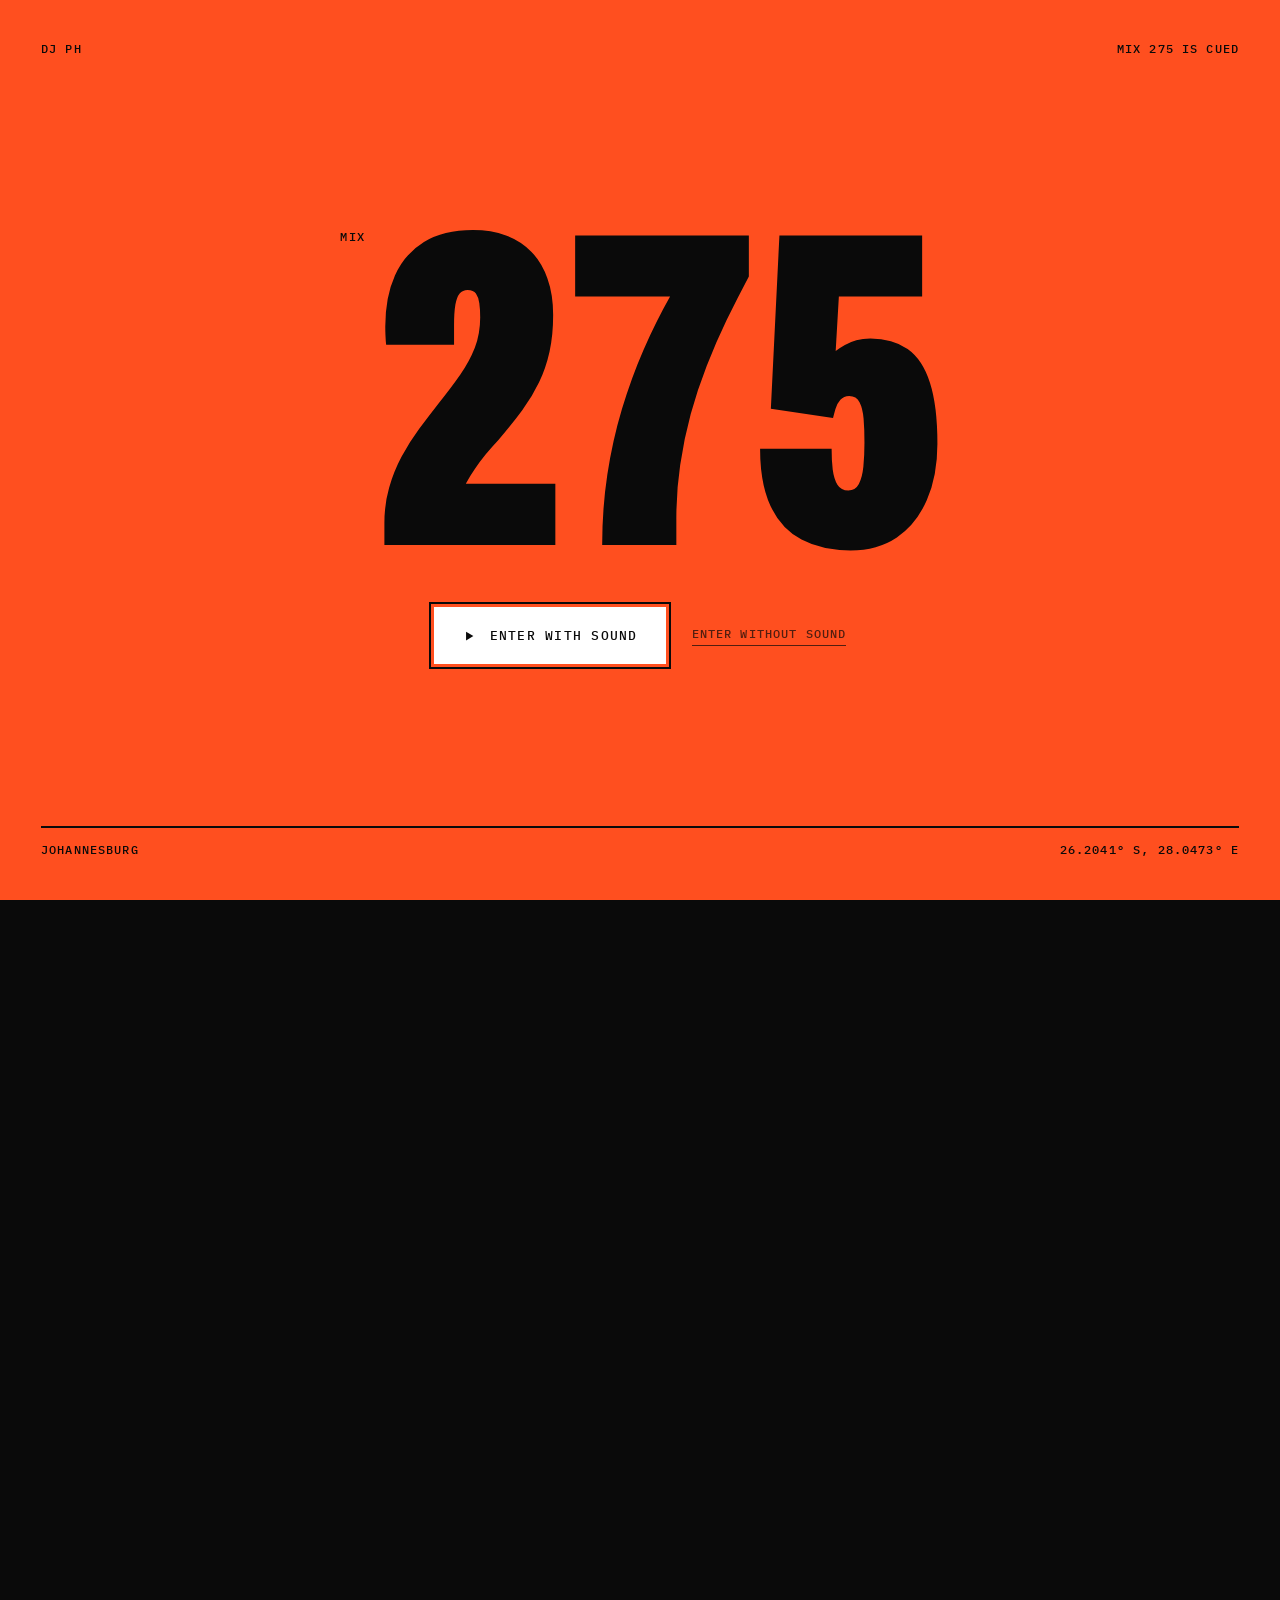
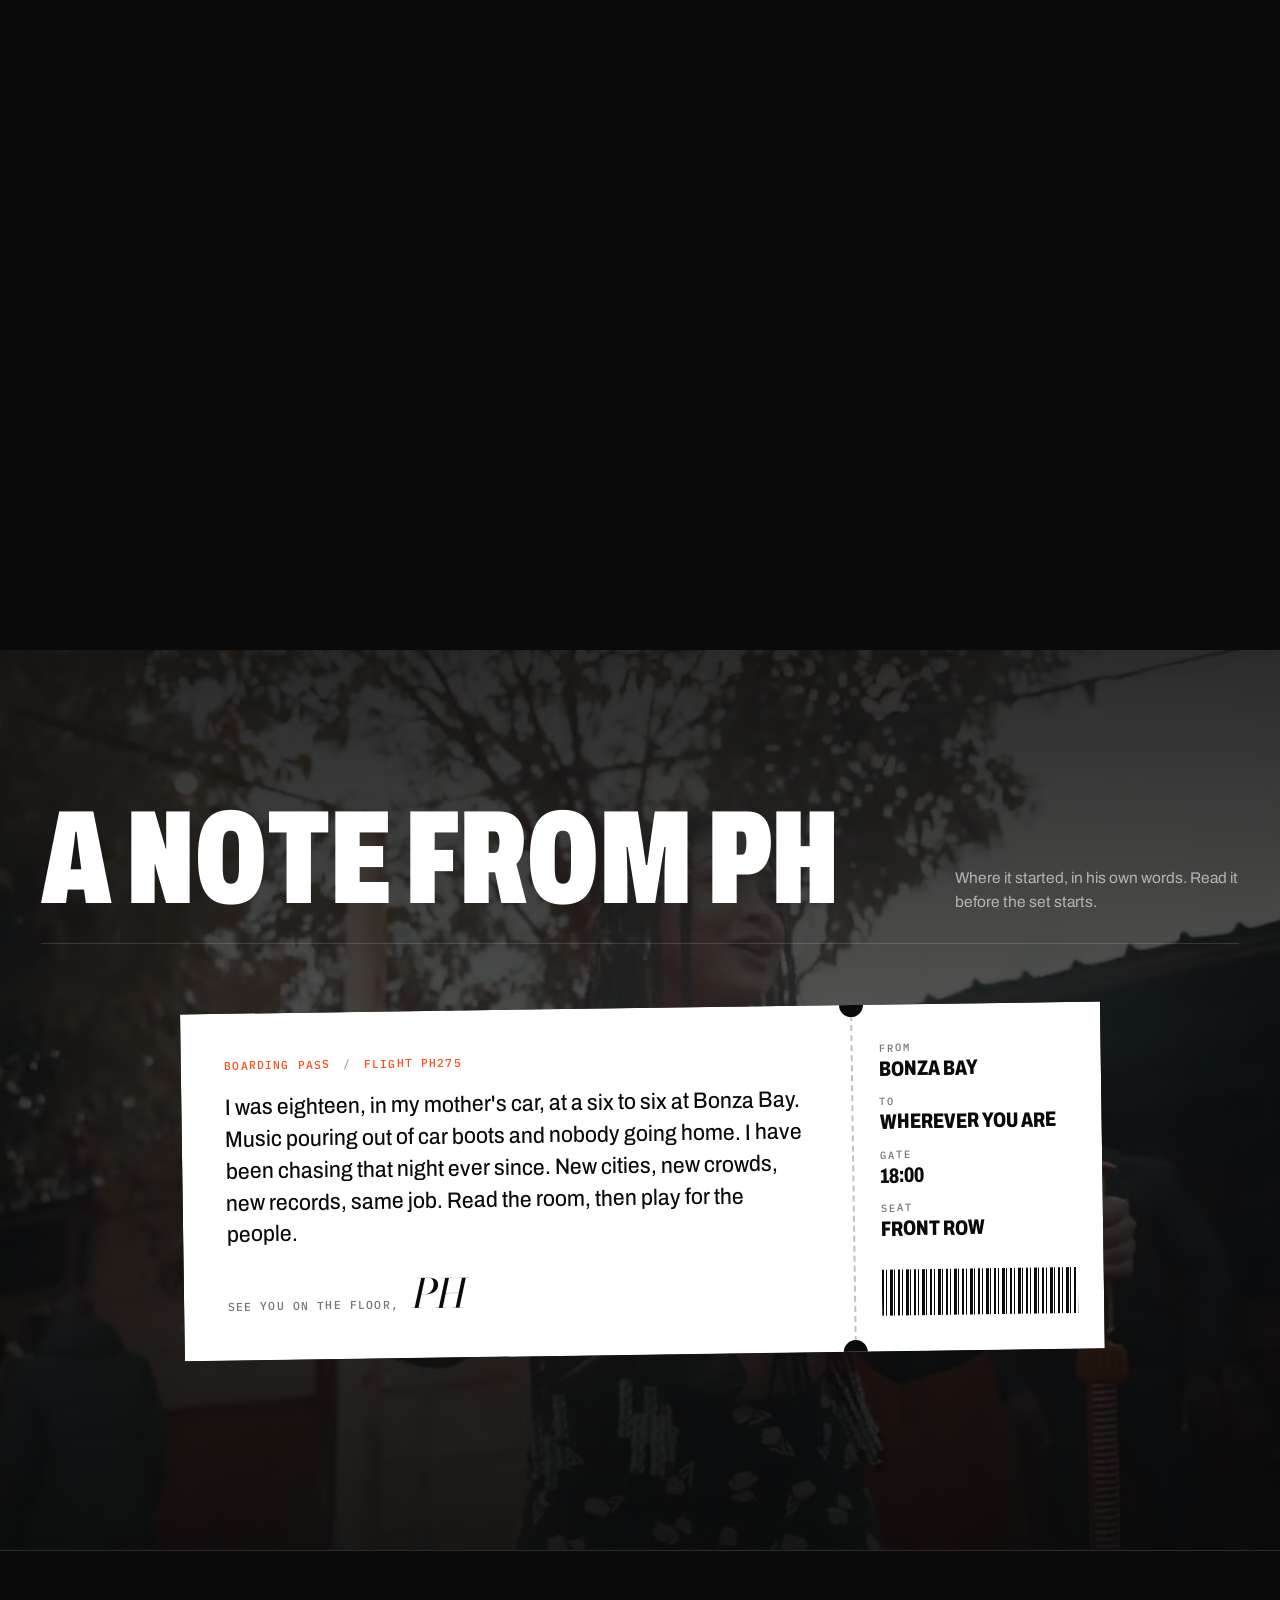
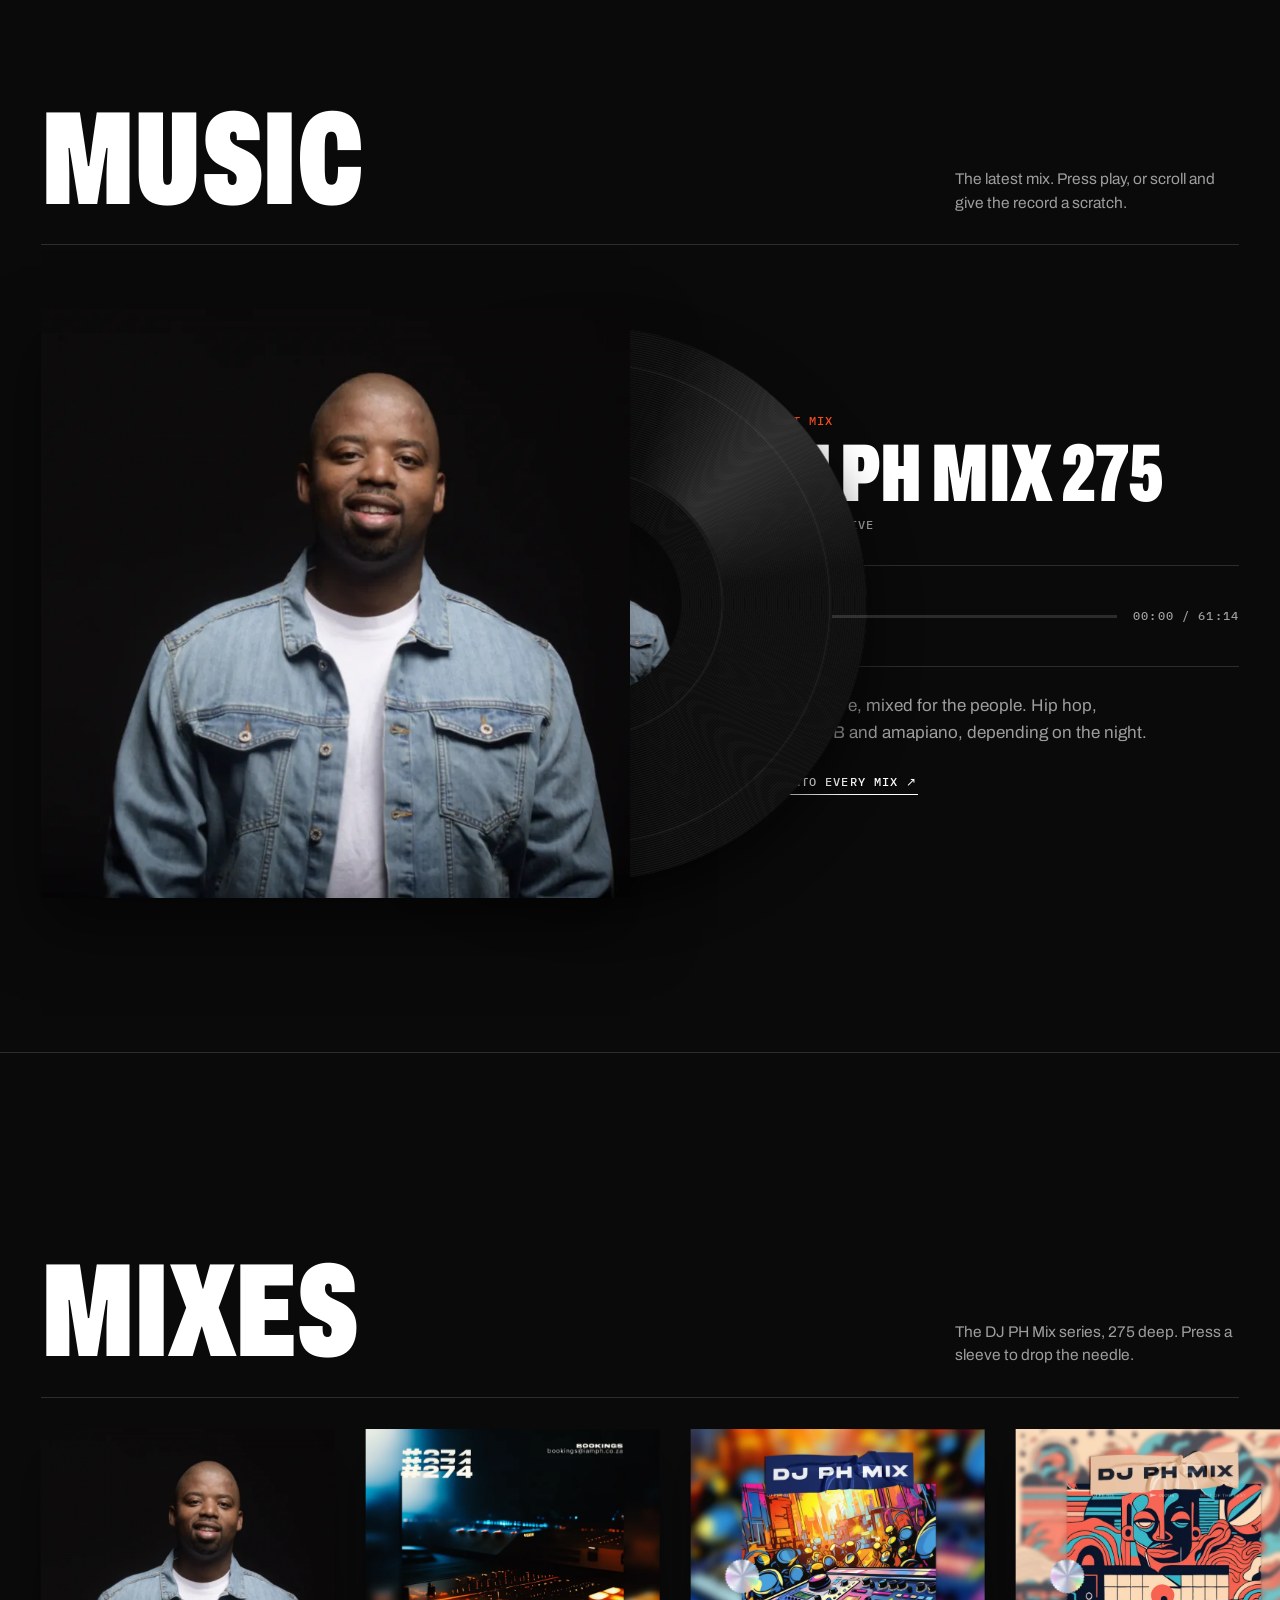
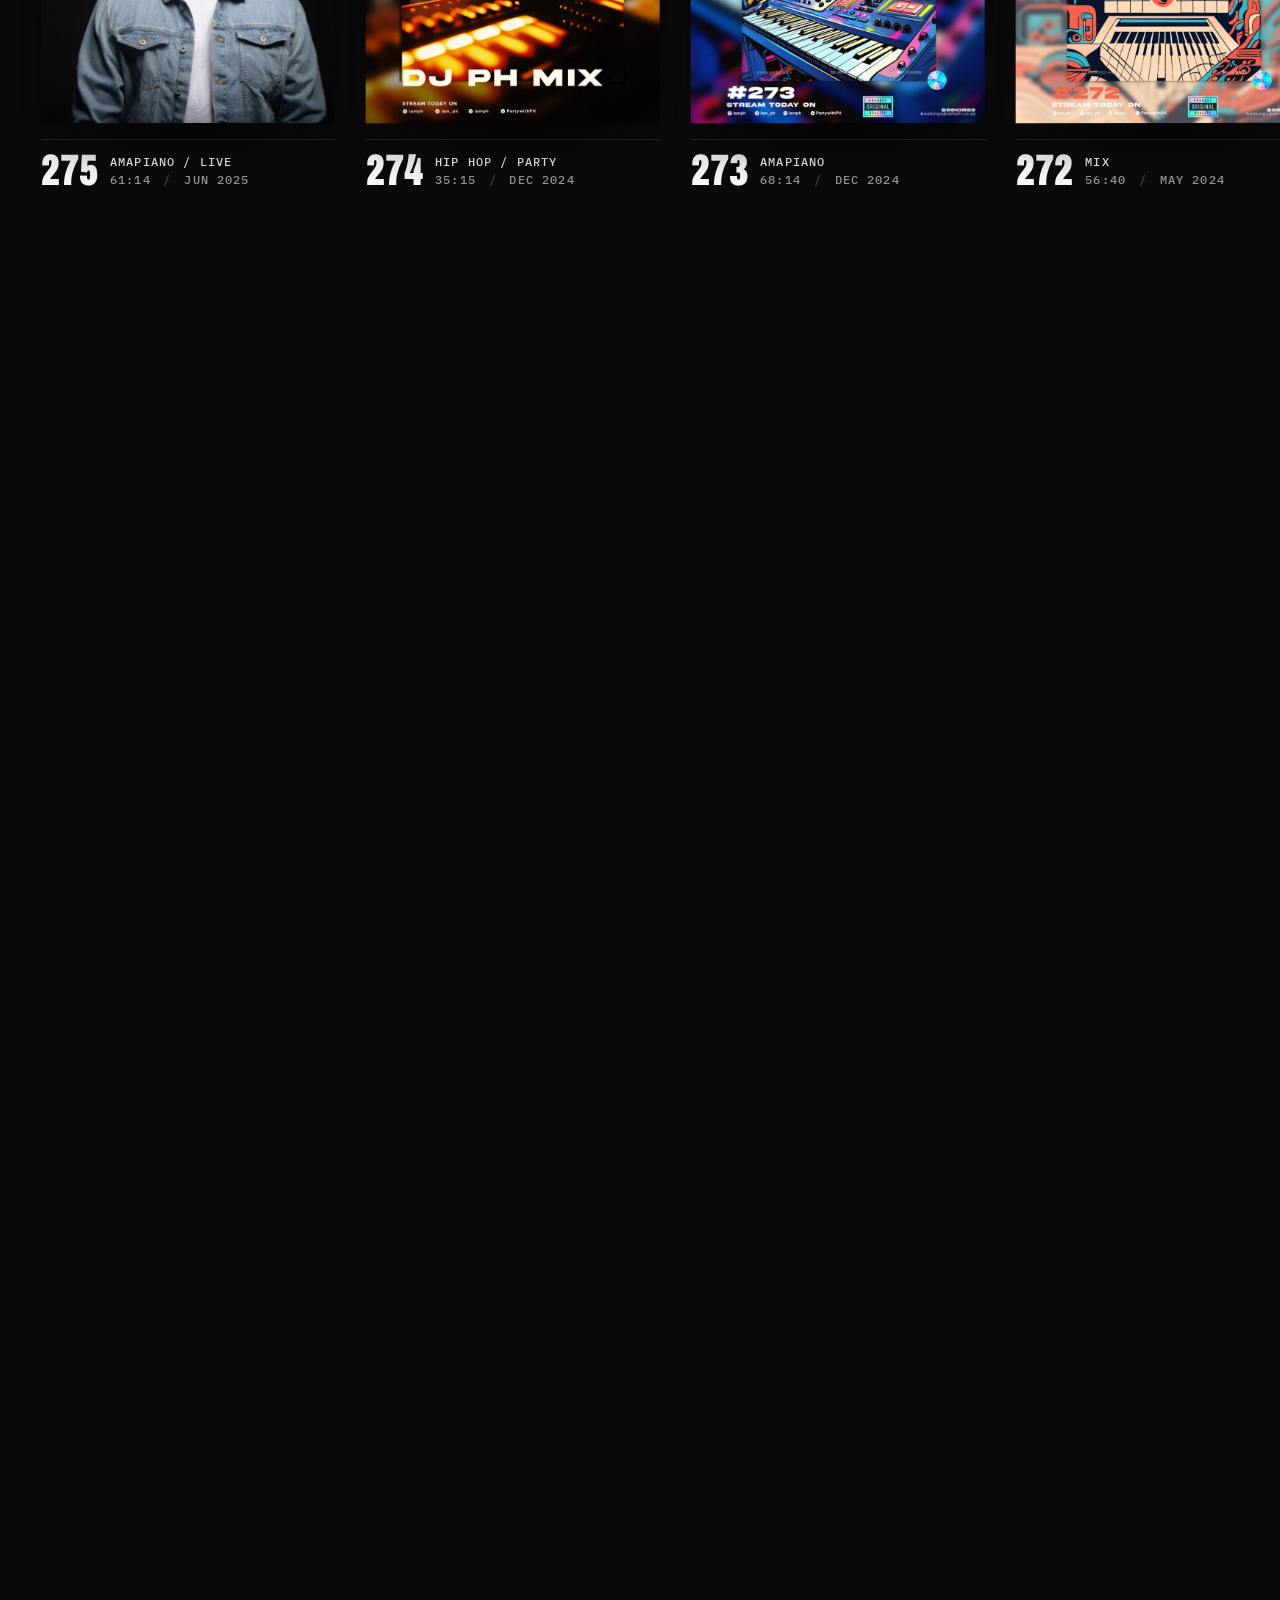
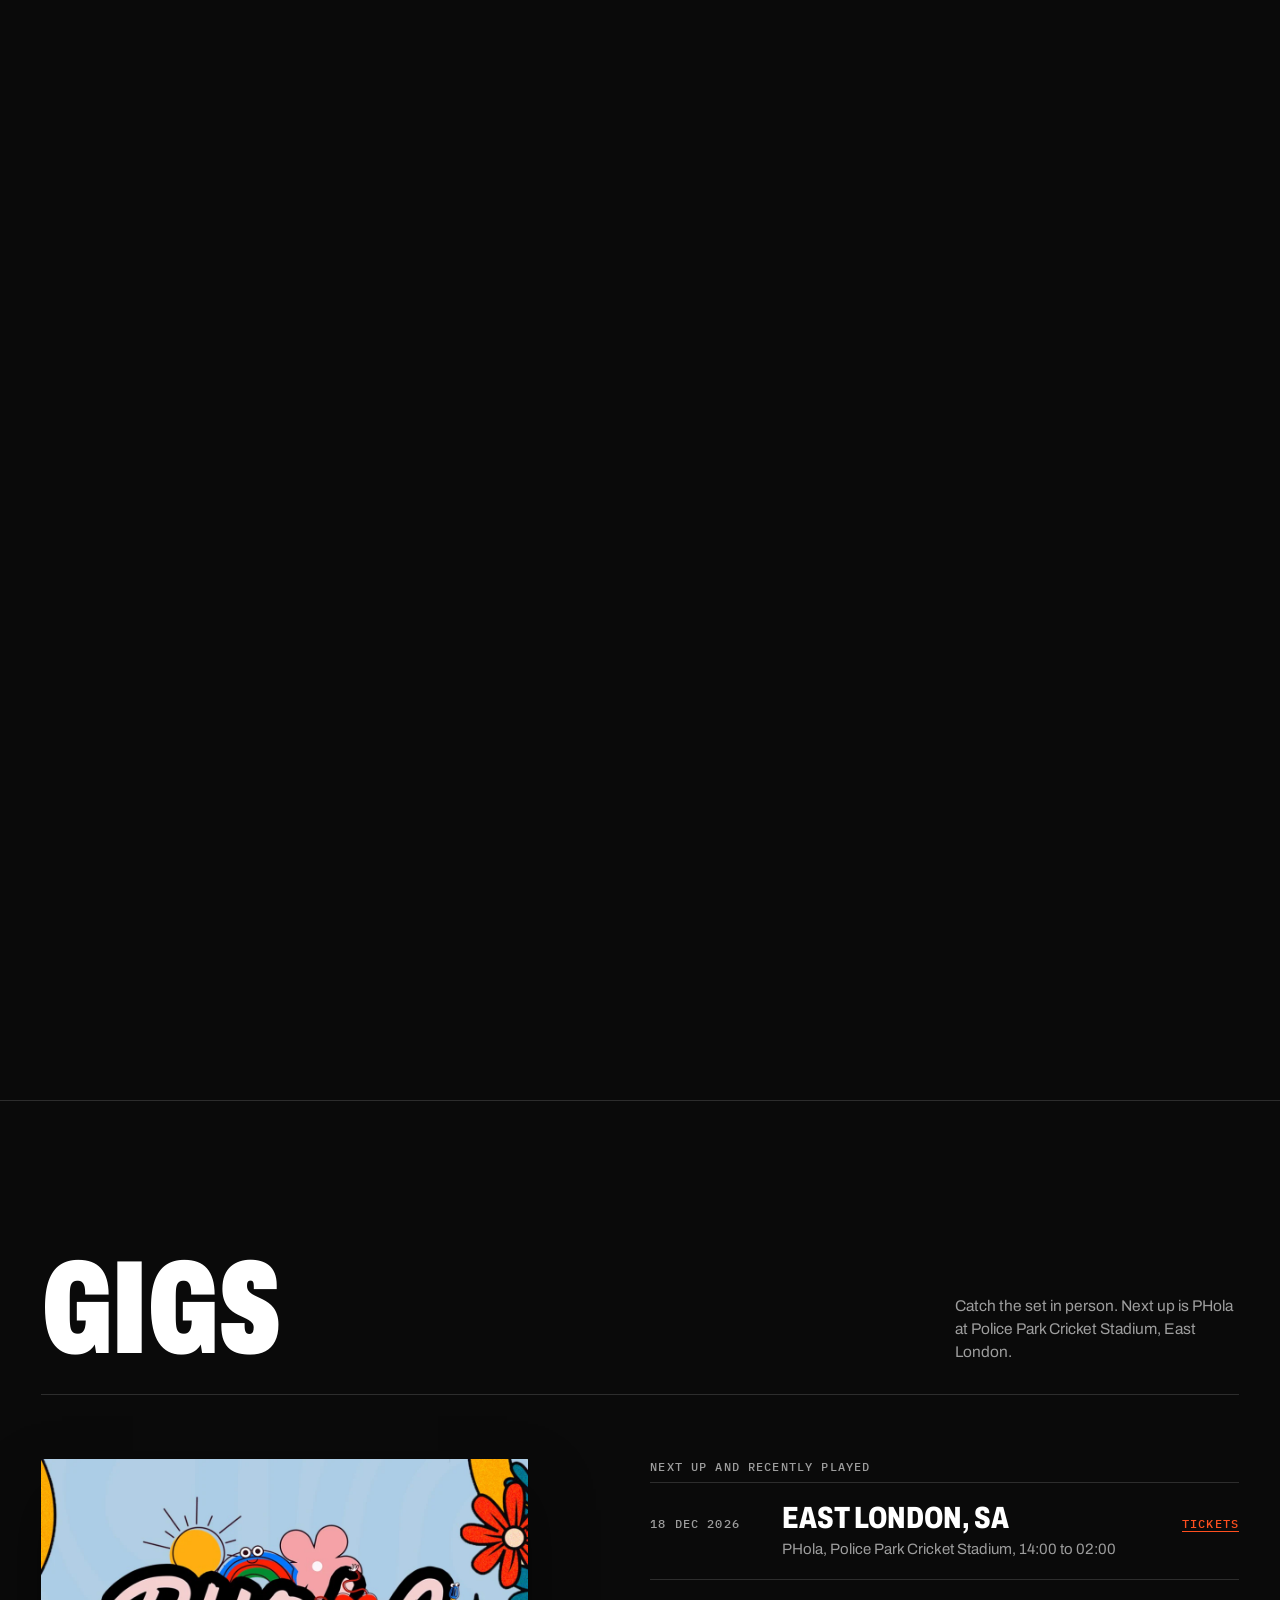
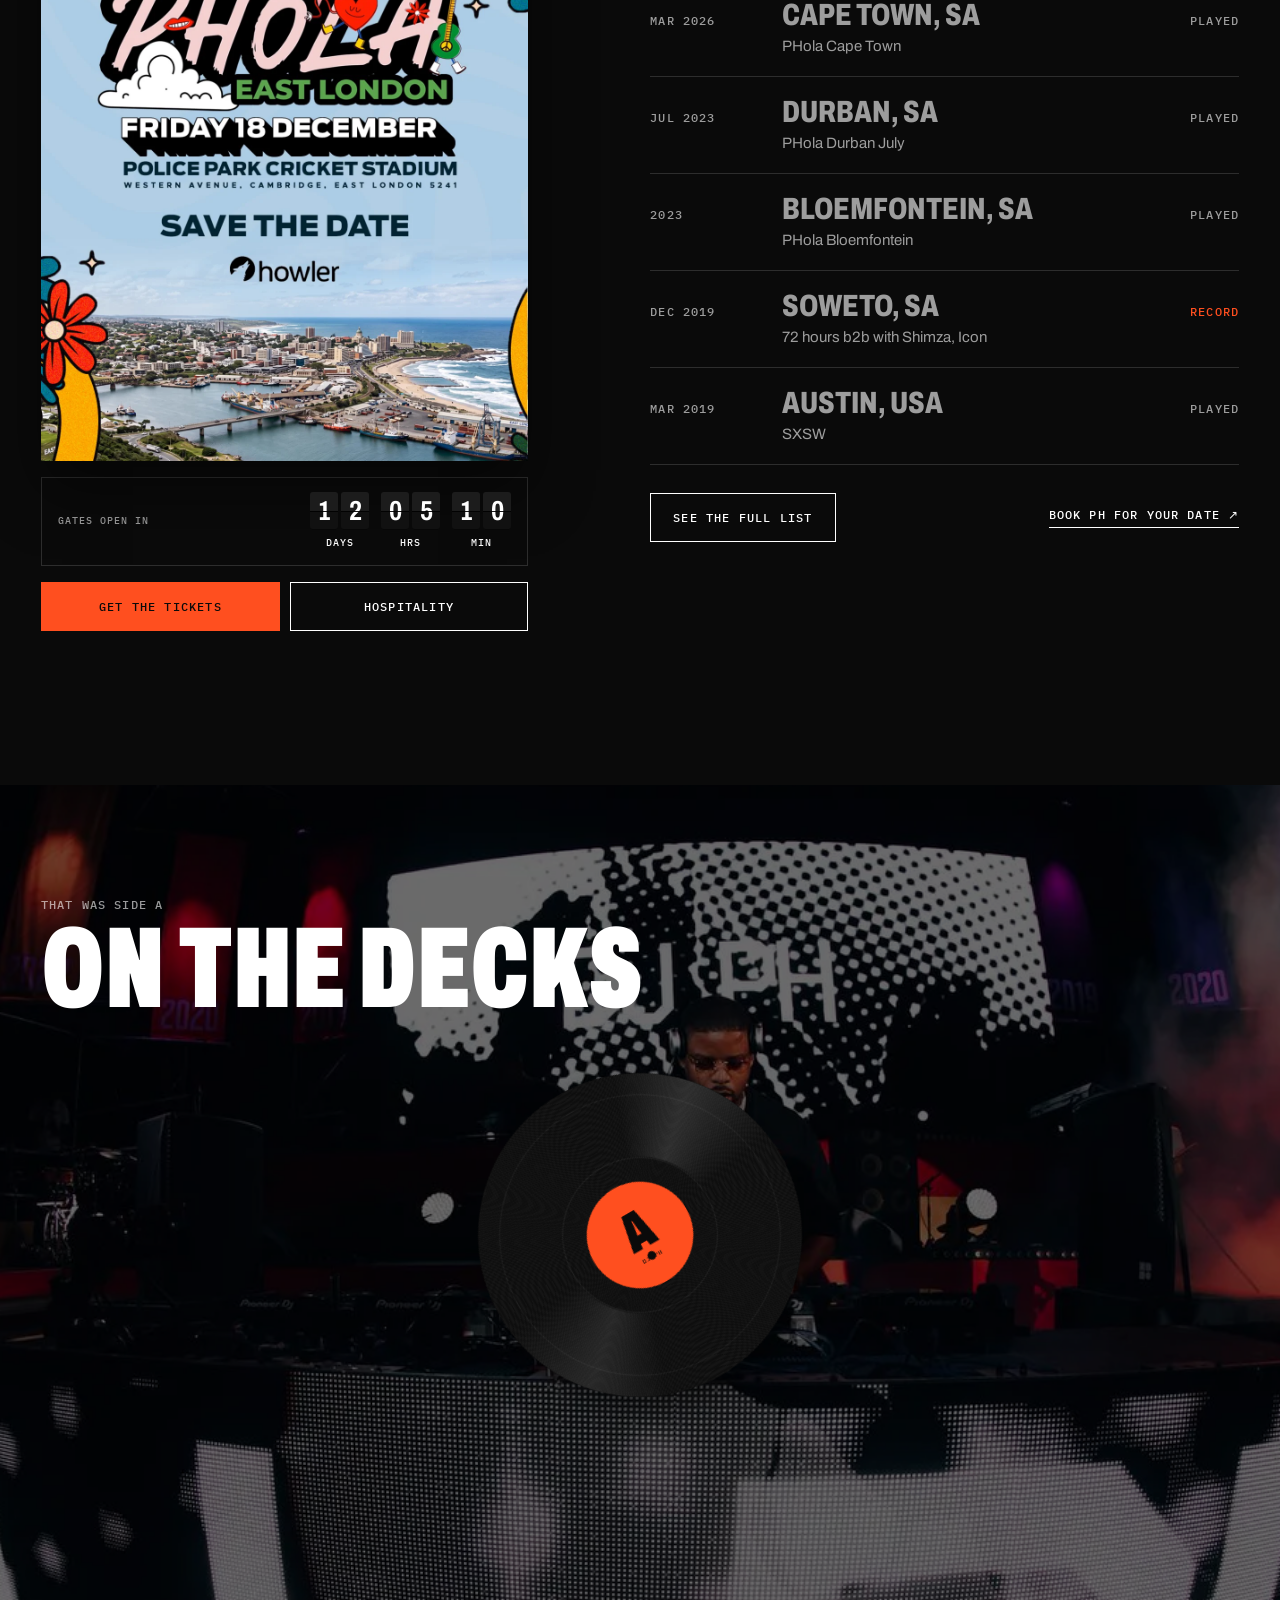
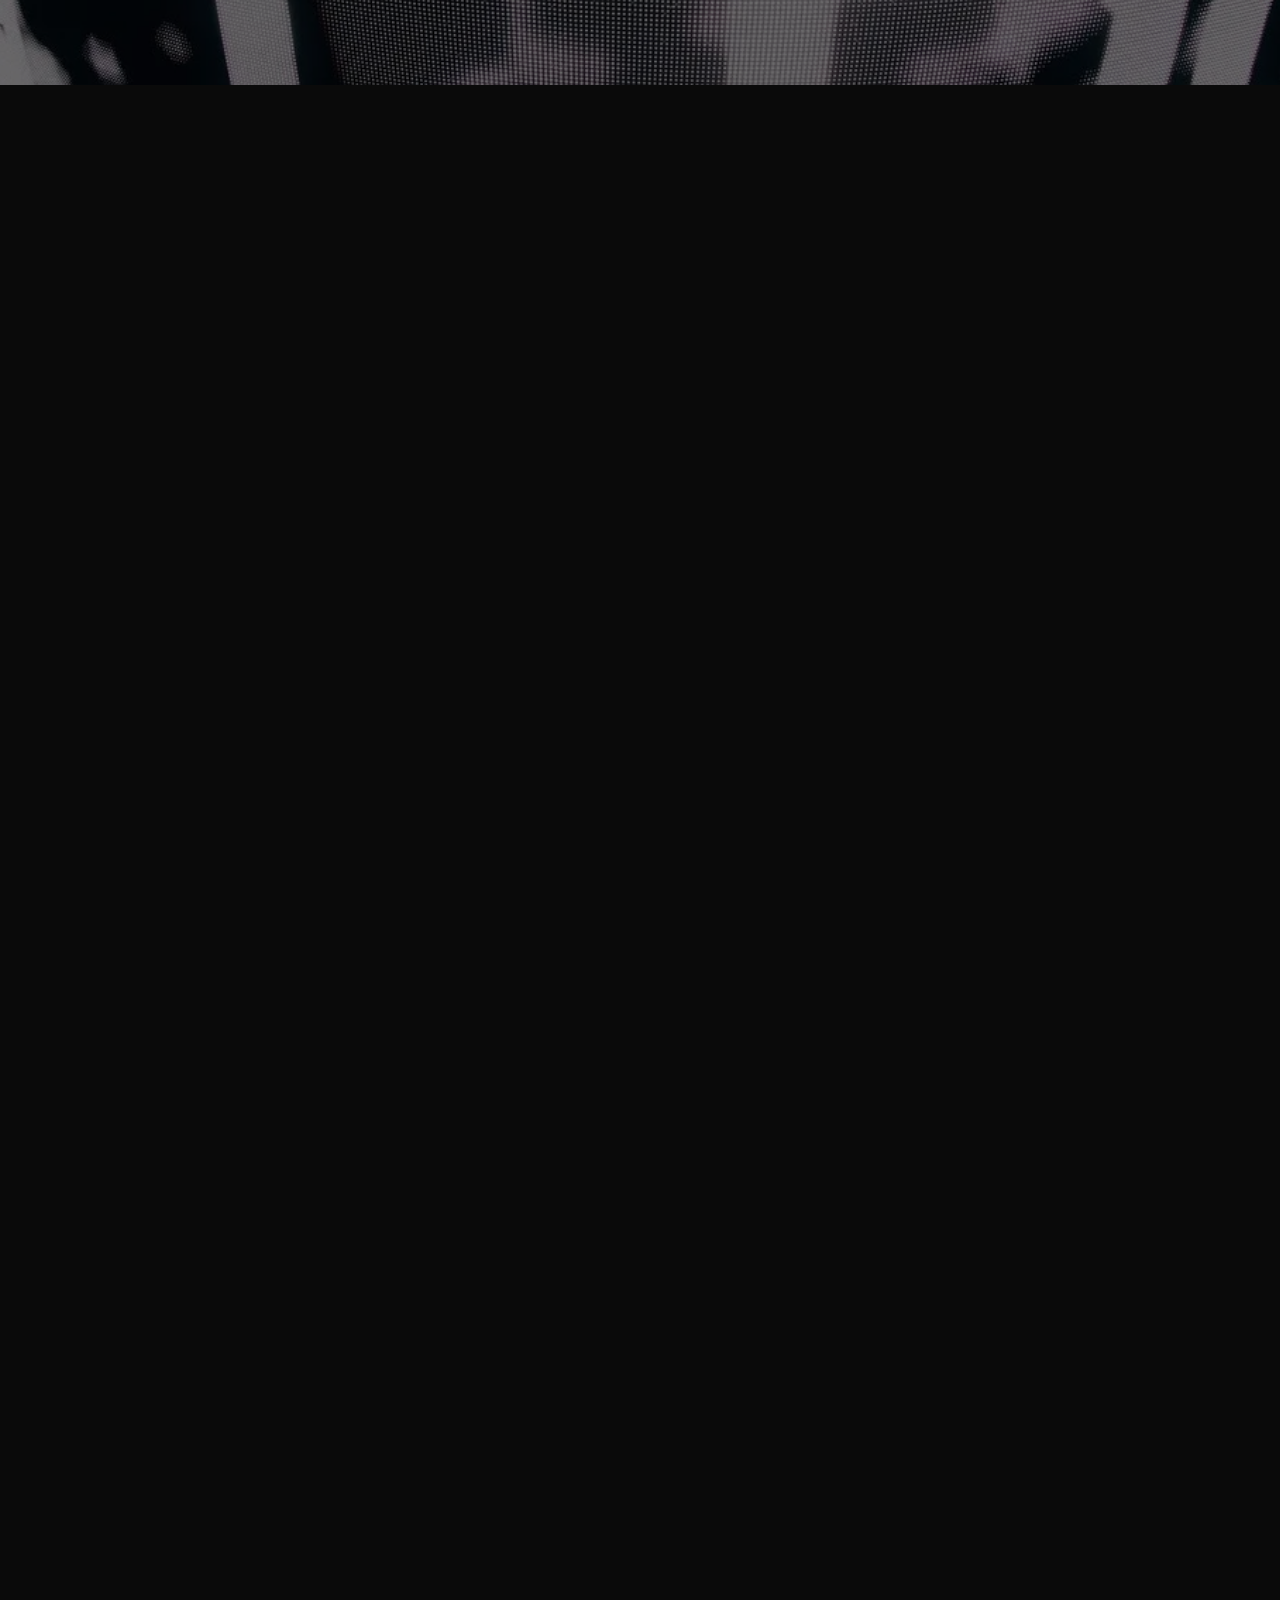
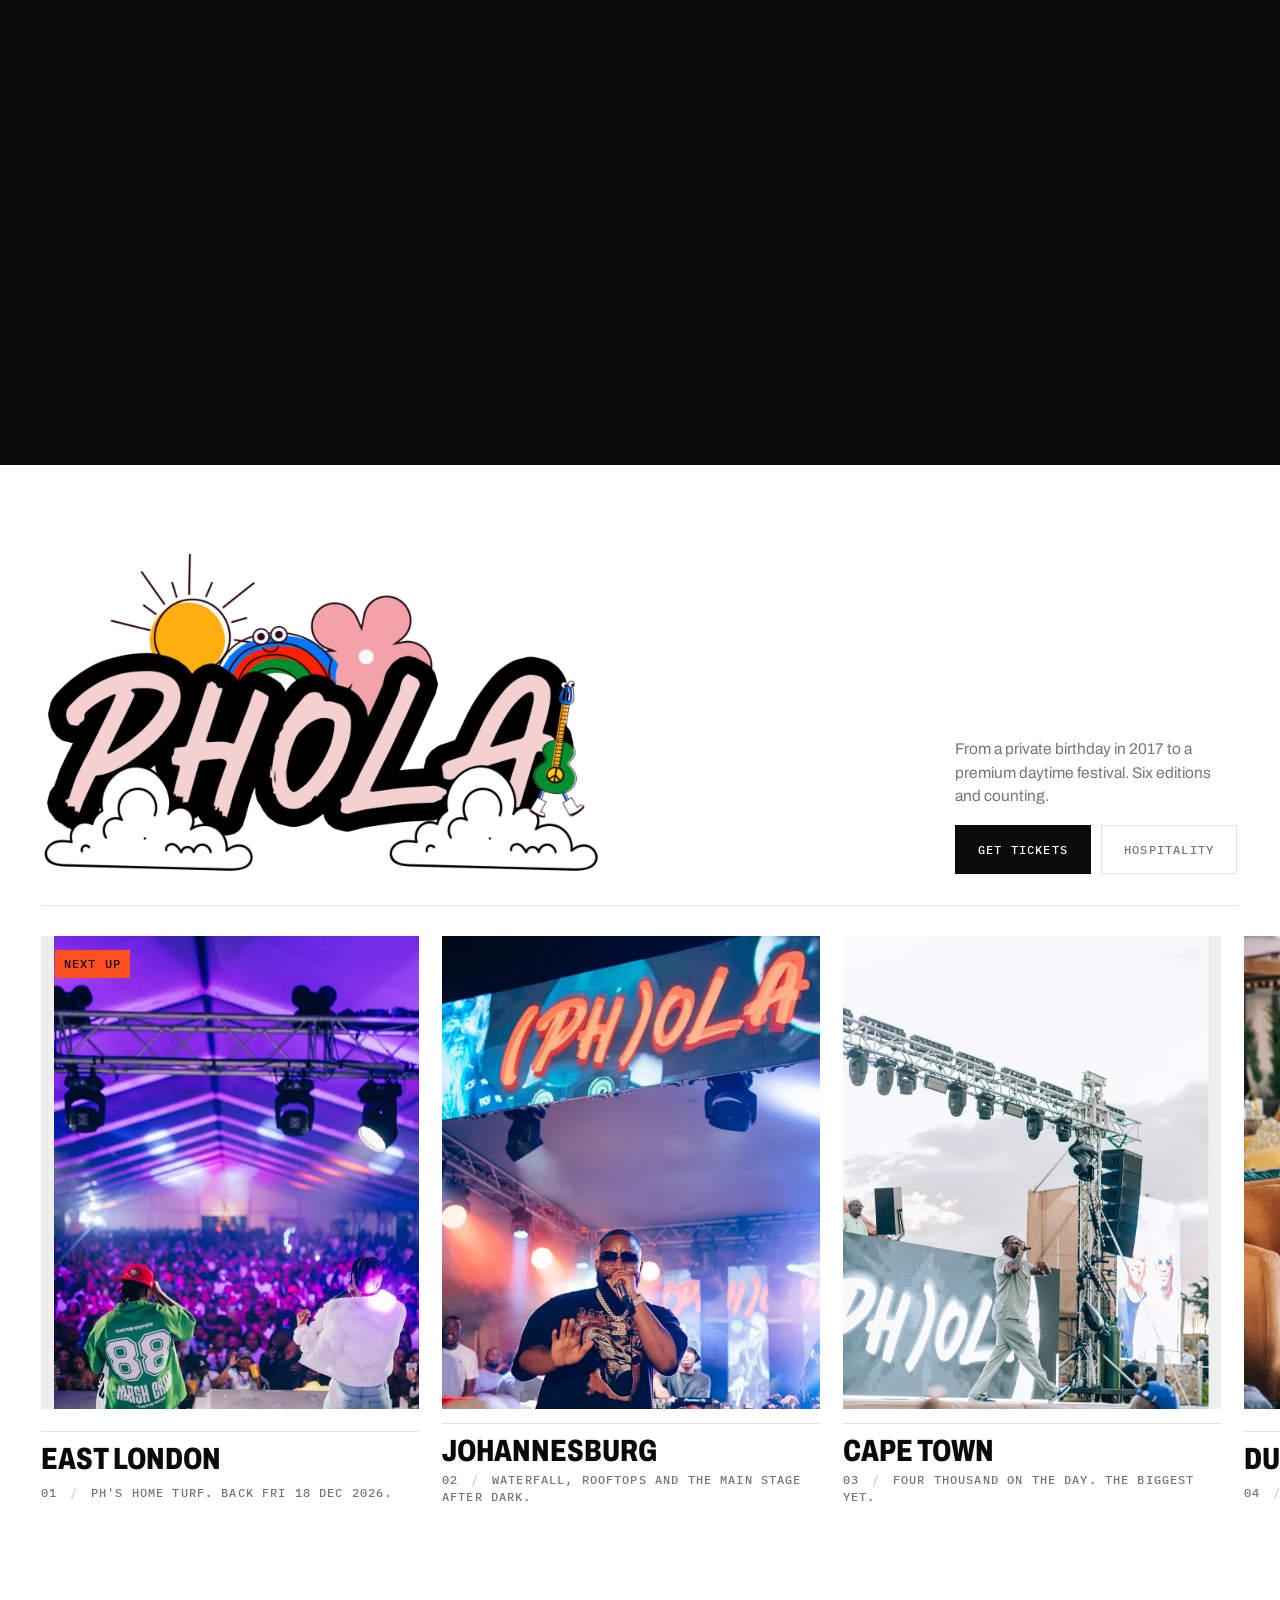
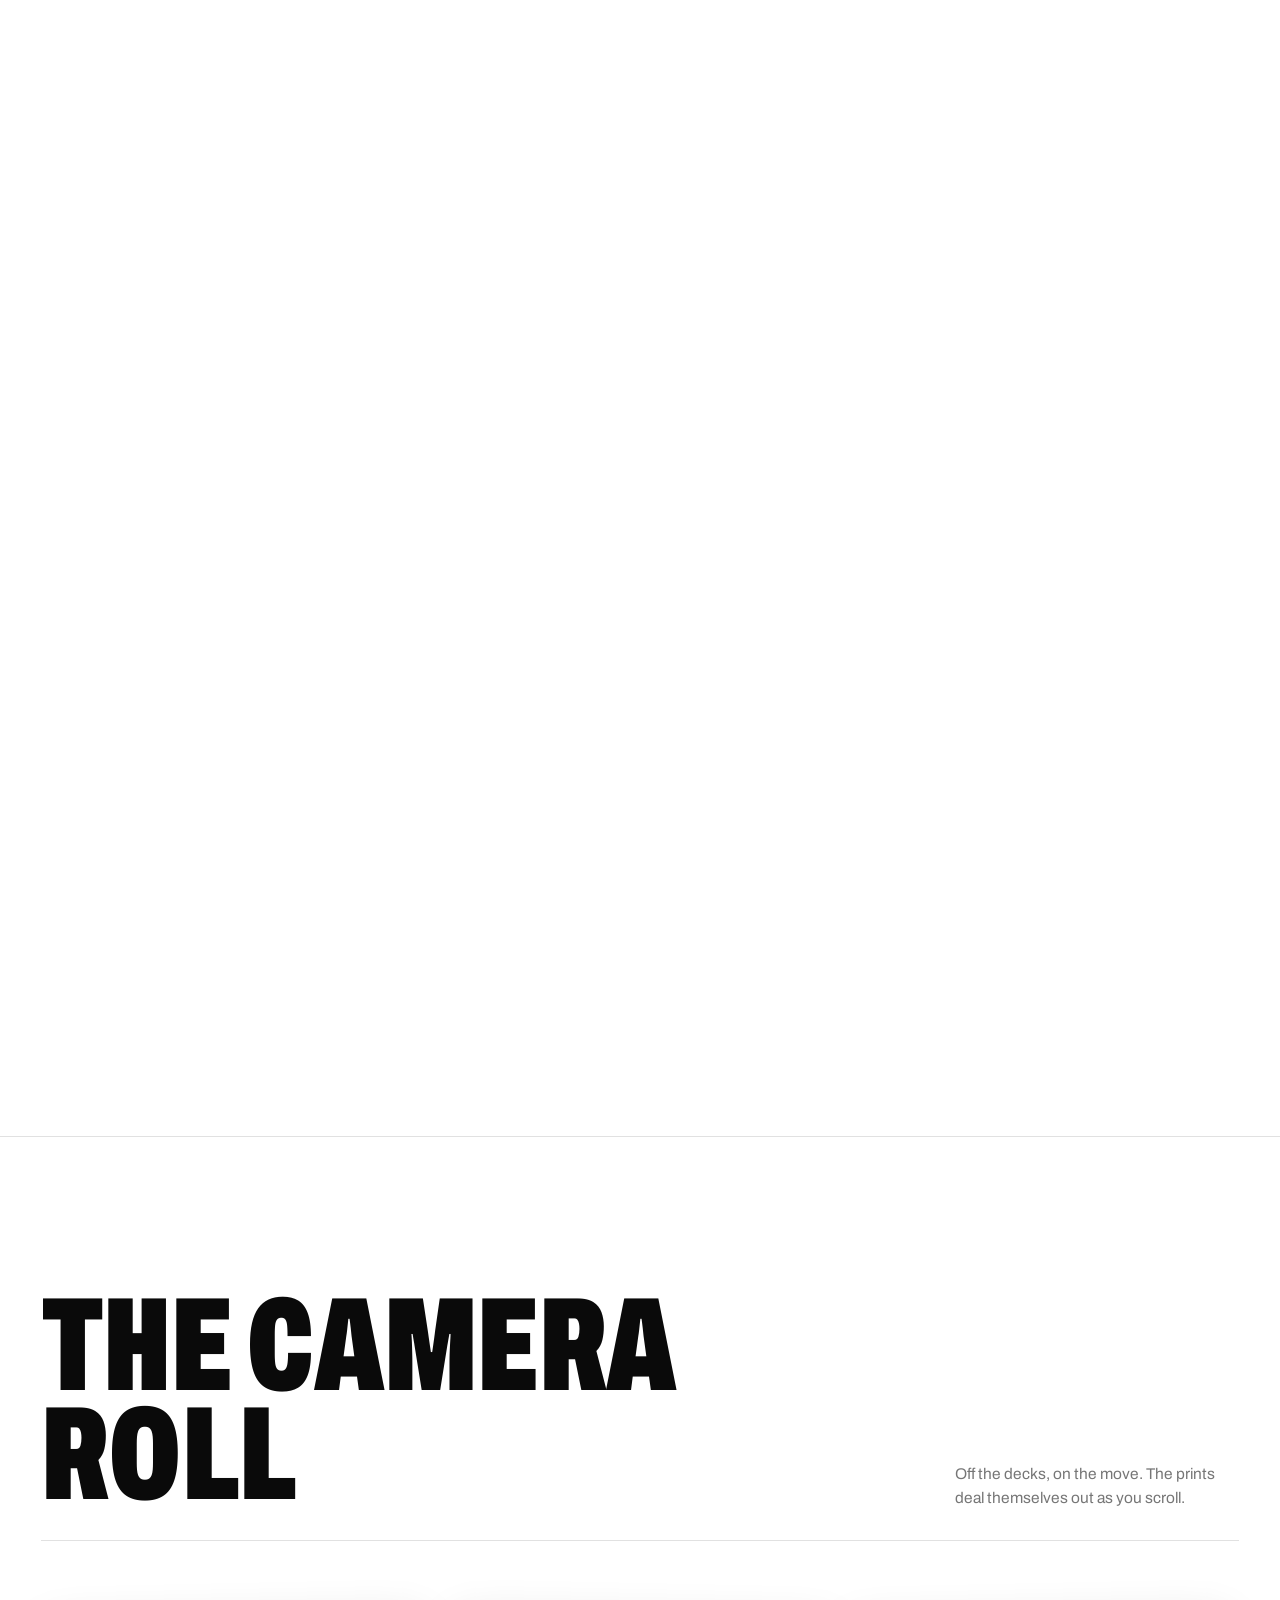
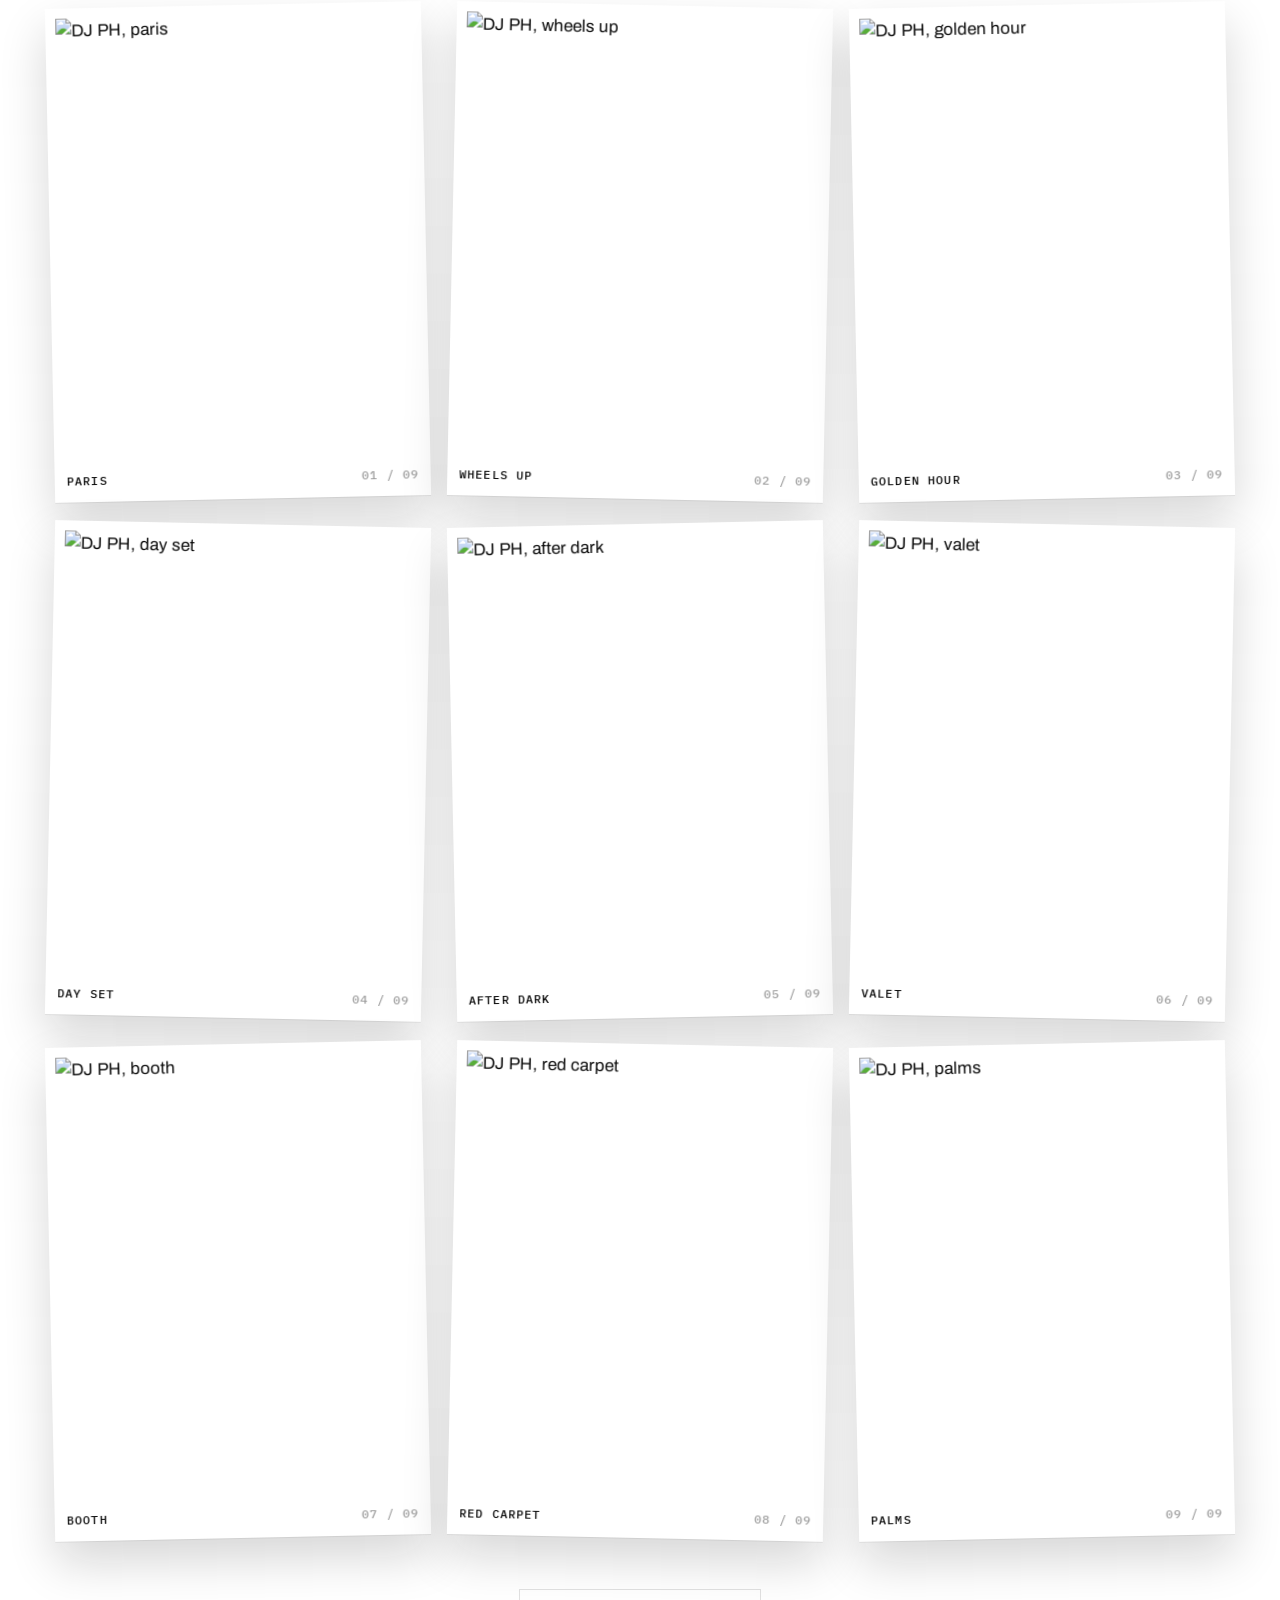
==== index.html @ dee6622b "Add files via upload" ====
<!doctype html>
<html lang="en">
<head>
<meta charset="utf-8">
<meta name="viewport" content="width=device-width, initial-scale=1, viewport-fit=cover">
<title>DJ PH · You're on PH time</title>
<meta name="description" content="DJ PH. South African DJ, broadcaster, recording artist and producer, host of Party with PH on 5FM, and founder of PHola. Mixes, gigs, press kit and bookings.">
<meta name="theme-color" content="#0a0a0a">
<meta property="og:title" content="DJ PH · You're on PH time">
<meta property="og:description" content="South African DJ, broadcaster, recording artist and producer, host of Party with PH on 5FM, and founder of PHola.">
<meta property="og:image" content="assets/img/og.jpg">
<meta property="og:type" content="website">
<link rel="icon" href="assets/img/favicon.svg" type="image/svg+xml">
<link rel="preload" href="assets/fonts/archivo-latin-wdth-normal.woff2" as="font" type="font/woff2" crossorigin>
<link rel="stylesheet" href="assets/css/site.css">
</head>
<body class="is-loading">


<!-- Loader: counts through the mix series, then asks for sound -->
<div class="loader" id="loader">
  <div class="loader__top mono"><span>DJ PH</span><span id="loaderStatus">Loading the mix</span></div>
  <div class="loader__center">
    <div class="loader__count" aria-hidden="true"><span class="loader__label mono">Mix</span><span id="loaderNum">001</span></div>
    <div class="loader__enter">
      <button class="loader__btn" id="enterSound" type="button"><svg viewBox="0 0 24 24" aria-hidden="true"><path d="M7 4.5v15l12.5-7.5z"/></svg>Enter with sound</button>
      <button class="loader__quiet" id="enterQuiet" type="button">Enter without sound</button>
    </div>
  </div>
  <div class="loader__bar"><span id="loaderBar"></span></div>
  <div class="loader__foot mono"><span>Johannesburg</span><span>26.2041° S, 28.0473° E</span></div>
</div>

<!-- Nav -->
<header class="nav" id="nav">
  <div class="nav__left">
    <a class="nav__mark" href="#top" data-home>DJ&nbsp;PH</a>
    <p class="nav__track mono" id="navTrack" aria-live="polite"><b>Intro</b></p>
  </div>
  <nav class="nav__links" aria-label="Primary">
    <a href="#mixes" data-open="mixes">Mixes</a>
    <a href="#gigs" data-open="gigs">Gigs</a>
    <a href="#photobook" data-open="photobook">Camera Roll</a>
    <a href="#press" data-open="press">Press</a>
    <a href="#about" data-open="about">About</a>
    <a href="#contact" data-scroll="contact">Contact</a>
  </nav>
  <div class="nav__right">
    <button class="np" id="np" type="button" aria-label="Play DJ PH Mix 275">
      <span class="np__btn" aria-hidden="true">
        <svg class="i-play" viewBox="0 0 24 24"><path d="M7 4.5v15l12.5-7.5z"/></svg>
        <svg class="i-pause" viewBox="0 0 24 24"><path d="M6.5 4.5h4v15h-4zM13.5 4.5h4v15h-4z"/></svg>
      </span>
      <span class="np__eq" aria-hidden="true"><i></i><i></i><i></i><i></i></span>
      <span class="np__title" id="npTitle">Mix 275</span>
    </button>
    <button class="nav__menu" id="menuBtn" type="button" aria-expanded="false" aria-controls="menu">Menu</button>
  </div>
  <div class="nav__progress"><span id="npBar"></span></div>
  <div class="nav__tap" id="playerFrame"><p class="mono">Tap play on the Mixcloud bar</p></div>
</header>

<div class="menu" id="menu" aria-hidden="true" data-lenis-prevent>
  <nav class="menu__links" aria-label="Mobile">
    <a href="#mixes" data-open="mixes">Mixes</a>
    <a href="#gigs" data-open="gigs">Gigs</a>
    <a href="#photobook" data-open="photobook">Camera Roll</a>
    <a href="#press" data-open="press">Press</a>
    <a href="#about" data-open="about">About</a>
    <a href="#contact" data-scroll="contact">Contact</a>
  </nav>
  <p class="menu__mail mono"><a href="mailto:bookings@iamph.co.za">bookings@iamph.co.za</a></p>
</div>

<main id="top">

<!-- HERO: a two-up slideshow that slides open like doors, with PH behind it -->
<section class="hero" id="hero">
  <div class="hero__pin">
    <div class="hero__world" id="heroWorld">
      <div class="hero__glow" aria-hidden="true"></div>
      <div class="hero__type" aria-hidden="true"><span class="hero__l hero__p">P</span><span class="hero__l hero__h">H</span></div>
      <img class="hero__ph" src="assets/img/ph-hero.webp" width="1022" height="1700" alt="DJ PH in a dark denim jacket and black glasses">
      <div class="hero__type hero__type--line" aria-hidden="true"><span class="hero__l hero__p">P</span><span class="hero__l hero__h">H</span></div>
      <div class="hero__intro">
        <h1 class="sr-only">DJ PH</h1>
        <p class="mono hero__roles">Multi-award-winning DJ <i>/</i> Broadcaster <i>/</i> Recording artist <i>/</i> Founder of PHola</p>
      </div>
      <div class="hero__aside">
        <p>Nearly two decades on the decks. Hip hop, house, R&amp;B, amapiano, and whatever the room needs next.</p>
        <p class="mono hero__clock"><span>Johannesburg</span><span id="jhbClock">00:00:00</span></p>
      </div>
      <aside class="nowcard" id="nowcard" aria-label="Latest mix">
        <img class="nowcard__art" id="nowArt" src="assets/img/mix-275.webp" width="800" height="800" alt="">
        <div class="nowcard__body">
          <span class="mono nowcard__label" id="nowLabel">Latest mix</span>
          <span class="nowcard__title" id="nowTitle">DJ PH Mix 275</span>
          <span class="mono nowcard__meta" id="nowMeta">Amapiano <i>/</i> Live <i>/</i> 61:14</span>
        </div>
        <button class="nowcard__play" id="nowPlay" type="button" aria-label="Play DJ PH Mix 275">
          <svg class="i-play" viewBox="0 0 24 24" aria-hidden="true"><path d="M7 4.5v15l12.5-7.5z"/></svg>
          <svg class="i-pause" viewBox="0 0 24 24" aria-hidden="true"><path d="M6.5 4.5h4v15h-4zM13.5 4.5h4v15h-4z"/></svg>
        </button>
      </aside>
    </div>
    <div class="doors" aria-hidden="true">
      <div class="door door--l" id="doorL"></div>
      <div class="door door--r" id="doorR"></div>
    </div>
    <a class="doors__cue" href="#note" data-scroll="note" aria-label="Scroll down"><svg viewBox="0 0 24 24" aria-hidden="true"><path d="M12 5v14M6 13l6 6 6-6"/></svg></a>
  </div>
</section>

<!-- ======================= SIDE A: ON THE DECKS ======================= -->

<!-- A1 A NOTE FROM PH -->
<section class="sec note" id="note" data-track="A1" data-name="A note from PH">
  <video class="note__video" src="assets/video/phola-crowd.mp4" muted loop playsinline preload="metadata" poster="assets/img/phola/crowd-poster.jpg"></video>
  <div class="note__shade"></div>
  <div class="wrap">
    <header class="sh">
      <h2 class="sh__title" data-split>A note from PH</h2>
      <p class="sh__aside">Where it started, in his own words. Read it before the set starts.</p>
    </header>
    <article class="pass" id="pass">
      <div class="pass__main">
        <p class="pass__label mono">Boarding pass <i>/</i> Flight PH275</p>
        <p class="pass__text">I was eighteen, in my mother's car, at a six to six at Bonza Bay. Music pouring out of car boots and nobody going home. I have been chasing that night ever since. New cities, new crowds, new records, same job. Read the room, then play for the people.</p>
        <p class="pass__sign"><span class="mono">See you on the floor,</span><em>PH</em></p>
      </div>
      <div class="pass__stub">
        <dl>
          <div><dt class="mono">From</dt><dd>Bonza Bay</dd></div>
          <div><dt class="mono">To</dt><dd>Wherever you are</dd></div>
          <div><dt class="mono">Gate</dt><dd>18:00</dd></div>
          <div><dt class="mono">Seat</dt><dd>Front row</dd></div>
        </dl>
        <div class="pass__code" aria-hidden="true"></div>
      </div>
    </article>
  </div>
</section>

<!-- A2 MUSIC -->
<section class="sec music" id="music" data-track="A2" data-name="Music">
  <div class="wrap">
    <header class="sh">
      <h2 class="sh__title" data-split>Music</h2>
      <p class="sh__aside">The latest mix. Press play, or scroll and give the record a scratch.</p>
    </header>
    <div class="music__grid">
      <div class="music__sleeve" id="musicSleeve">
        <div class="music__disc" id="musicDisc"><div class="vinyl"><div class="vinyl__grooves" id="musicGrooves"><div class="vinyl__label" id="musicLabel"></div></div><div class="vinyl__sheen"></div></div></div>
        <img class="music__cover" id="musicCover" src="assets/img/mix-275.webp" alt="DJ PH Mix 275 artwork" width="800" height="800">
      </div>
      <div class="deck" id="deck">
        <p class="deck__kicker mono" id="deckKicker">Latest mix</p>
        <p class="deck__title" id="deckTitle">DJ PH Mix 275</p>
        <p class="deck__tags mono" id="deckTags">Amapiano / Live</p>
        <div class="deck__row">
          <button class="deck__play" id="deckPlay" type="button" aria-label="Play DJ PH Mix 275">
            <svg class="i-play" viewBox="0 0 24 24" aria-hidden="true"><path d="M7 4.5v15l12.5-7.5z"/></svg>
            <svg class="i-pause" viewBox="0 0 24 24" aria-hidden="true"><path d="M6.5 4.5h4v15h-4zM13.5 4.5h4v15h-4z"/></svg>
          </button>
          <div class="deck__bar"><span id="deckBar"></span></div>
          <span class="deck__time mono"><span id="deckNow">00:00</span> / <span id="deckLen">61:14</span></span>
        </div>
        <p class="deck__note">Recorded live, mixed for the people. Hip hop, house, R&amp;B and amapiano, depending on the night.</p>
        <a class="link mono" href="https://www.mixcloud.com/iam_pH/" target="_blank" rel="noopener">Tap into every mix <span aria-hidden="true">↗</span></a>
      </div>
    </div>
  </div>
</section>

<!-- A3 MIXES -->
<section class="sec mixes" id="mixes-home" data-track="A3" data-name="Mixes">
  <div class="mixes__pin">
    <div class="wrap">
      <header class="sh">
        <h2 class="sh__title" data-split>Mixes</h2>
        <p class="sh__aside">The DJ PH Mix series, <span id="mixCount">275</span> deep. Press a sleeve to drop the needle.</p>
      </header>
    </div>
    <div class="crate" id="crate">
      <div class="crate__track" id="crateTrack"></div>
    </div>
  </div>
</section>

<!-- A4 GIGS (with the next date) -->
<section class="sec gigs" id="gigs-home" data-track="A4" data-name="Gigs">
  <div class="wrap">
    <header class="sh">
      <h2 class="sh__title" data-split>Gigs</h2>
      <p class="sh__aside" id="gigsIntro">Catch the set in person. Next up is PHola at Police Park Cricket Stadium, East London.</p>
    </header>
    <div class="gigs__grid" id="gigsGrid">
      <div class="gigs__next" id="nextUp">
        <div class="poster" id="poster">
          <img class="poster__img" id="posterImg" src="content/media/poster-el.webp" width="1088" height="1344" alt="PHola East London, Friday 18 December, Police Park Cricket Stadium, Western Avenue, Cambridge, East London. Save the date. Tickets on Howler.">
        </div>
        <div class="count" id="countdown" data-starts="2026-12-18T14:00" aria-label="Countdown to PHola East London">
          <span class="count__label mono" id="countLabel">Gates open in</span>
          <div><span class="count__tiles" data-unit="d"></span><span class="mono">Days</span></div>
          <div><span class="count__tiles" data-unit="h"></span><span class="mono">Hrs</span></div>
          <div><span class="count__tiles" data-unit="m"></span><span class="mono">Min</span></div>
        </div>
        <div class="gigs__ctas">
          <a class="btn btn--solid" id="nextBtn" href="https://phola.howler.co.za/PHolaeastlondon" target="_blank" rel="noopener">Get the tickets</a>
          <a class="btn" id="nextBtn2" href="mailto:Hospitality@pholaparty.co.za?subject=PHola%20East%20London%20hospitality">Hospitality</a>
        </div>
      </div>
      <div class="gigs__side">
        <p class="gigs__label mono">Next up and recently played</p>
        <ol class="gigs__list" id="gigsList"></ol>
        <div class="gigs__more">
          <a class="btn" href="#gigs" data-open="gigs">See the full list</a>
          <a class="link mono" href="mailto:bookings@iamph.co.za?subject=Booking%20enquiry%3A%20DJ%20PH">Book PH for your date <span aria-hidden="true">↗</span></a>
        </div>
      </div>
    </div>
  </div>
</section>

<!-- FLIP THE RECORD: night turns to day -->
<section class="flip" id="flip" aria-label="Side B, off the decks">
  <div class="flip__pin">
    <img class="flip__bg" src="assets/img/photo-booth.webp" alt="" loading="lazy">
    <div class="flip__day" aria-hidden="true"></div>
    <p class="flip__line flip__line--a"><span class="mono">That was Side A</span><b>On the decks</b></p>
    <div class="flip__stage" aria-hidden="true">
      <div class="flip__disc" id="flipDisc">
        <div class="flip__face flip__face--a"><div class="vinyl"><div class="vinyl__grooves"><div class="vinyl__label flip__label"><span>A</span><small>DJ PH</small></div></div><div class="vinyl__sheen"></div></div></div>
        <div class="flip__face flip__face--b"><div class="vinyl"><div class="vinyl__grooves"><div class="vinyl__label flip__label flip__label--b"><span>B</span><small>DJ PH</small></div></div><div class="vinyl__sheen"></div></div></div>
      </div>
    </div>
    <p class="flip__line flip__line--b"><span class="mono">Now Side B</span><b>Off the decks</b></p>
  </div>
</section>

<!-- ======================= SIDE B: OFF THE DECKS ======================= -->
<div class="day">

<!-- B1 PHOLA -->
<section class="sec eds" id="phola" data-track="B1" data-name="PHola">
  <div class="eds__pin">
    <div class="wrap">
      <header class="sh">
        <h2 class="sh__title sh__title--logo"><img src="assets/img/phola/phola-logo.webp" width="1400" height="810" alt="PHola"></h2>
        <div class="sh__aside">
          <p>From a private birthday in 2017 to a premium daytime festival. Six editions and counting.</p>
          <p class="sh__btns"><a class="btn btn--ink" href="https://phola.howler.co.za/PHolaeastlondon" target="_blank" rel="noopener">Get tickets</a><a class="btn btn--line" href="mailto:Hospitality@pholaparty.co.za">Hospitality</a></p>
        </div>
      </header>
    </div>
    <div class="eds__rail" id="edsRail"><div class="eds__track" id="edsTrack"></div></div>
  </div>
</section>

<!-- B2 THE CAMERA ROLL -->
<section class="sec roll" id="roll" data-track="B2" data-name="The camera roll">
  <div class="wrap">
    <header class="sh">
      <h2 class="sh__title" data-split>The camera roll</h2>
      <p class="sh__aside">Off the decks, on the move. The prints deal themselves out as you scroll.</p>
    </header>
    <div class="roll__grid" id="rollGrid"></div>
    <p class="sec__more"><a class="btn btn--line" href="#photobook" data-open="photobook">See the full camera roll</a></p>
  </div>
</section>

<!-- B3 LATELY -->
<section class="sec lately" id="lately" data-track="B3" data-name="Lately">
  <div class="wrap">
    <header class="sh">
      <h2 class="sh__title" data-split>Lately</h2>
      <p class="sh__aside">What PH has been up to, on air, on stage and online.</p>
    </header>
    <div class="lately__grid">
      <a class="card" href="https://phola.howler.co.za/PHolaeastlondon" target="_blank" rel="noopener">
        <div class="card__img"><img src="assets/img/phola/ed-el.webp" alt="" loading="lazy"></div>
        <p class="card__tag mono">Event <i>/</i> Fri 18 Dec 2026</p>
        <p class="card__title">PHola returns to East London</p>
      </a>
      <a class="card" href="https://www.mixcloud.com/iam_pH/dj-ph-mix-275/" target="_blank" rel="noopener">
        <div class="card__img"><img src="assets/img/life/L048.webp" alt="" loading="lazy"></div>
        <p class="card__tag mono">Music <i>/</i> Amapiano</p>
        <p class="card__title">DJ PH Mix 275 is live</p>
      </a>
      <a class="card" href="#about" data-open="about">
        <div class="card__img"><img src="assets/img/press/P37.webp" alt="" loading="lazy"></div>
        <p class="card__tag mono">Radio <i>/</i> 18:00 to 22:00</p>
        <p class="card__title">Party with PH, Fridays on 5FM</p>
      </a>
    </div>
    <p class="sec__more"><a class="btn btn--line" href="#about" data-open="about">More about PH</a></p>
  </div>
</section>

<!-- B4 PRESS KIT -->
<section class="sec kit" id="kit" data-track="B4" data-name="Press kit">
  <div class="wrap">
    <header class="sh">
      <h2 class="sh__title" data-split>Press kit</h2>
      <p class="sh__aside">Approved photos, bios and facts for media and brand partners.</p>
    </header>
    <div class="kit__grid">
      <div class="kit__copy">
        <p class="kit__bio">DJ PH is a South African DJ, broadcaster, recording artist and producer, and the founder of PHola. For nearly two decades he has moved between the decks, radio, television and business, and he hosts Party with PH on 5FM every Friday from 18:00 to 22:00.</p>
        <ul class="kit__facts">
          <li><b>5FM</b><span class="mono">Fridays 18:00 to 22:00</span></li>
          <li><b>72h</b><span class="mono">Back to back record</span></li>
          <li><b>AFCON</b><span class="mono">2019 soundtrack</span></li>
          <li><b>6</b><span class="mono">PHola editions</span></li>
        </ul>
        <p class="sh__btns"><a class="btn btn--ink" href="#press" data-open="press">Open the press kit</a><a class="btn btn--line" href="mailto:bookings@iamph.co.za?subject=Press%20request%3A%20DJ%20PH">Press enquiries</a></p>
      </div>
      <div class="kit__row" id="kitRow"></div>
    </div>
  </div>
</section>

<!-- B5 CONTACT -->
<section class="sec contact" id="contact" data-track="B5" data-name="Contact">
  <div class="wrap">
    <header class="sh">
      <h2 class="sh__title" data-split>Contact</h2>
      <p class="sh__aside">Bookings, brand partnerships and PHola hospitality.</p>
    </header>
    <div class="contact__grid">
      <div class="contact__info">
        <div><p class="mono">Bookings</p><a class="contact__big" href="mailto:bookings@iamph.co.za?subject=Booking%20enquiry%3A%20DJ%20PH">bookings@iamph.co.za</a></div>
        <div><p class="mono">PHola hospitality</p><a href="mailto:Hospitality@pholaparty.co.za">Hospitality@pholaparty.co.za</a></div>
        <div><p class="mono">Based</p><span>Johannesburg, South Africa</span></div>
      </div>
      <form class="form" name="contact" method="POST" data-netlify="true" netlify-honeypot="company" data-form>
        <input type="hidden" name="form-name" value="contact">
        <p class="hp"><label>Company <input name="company"></label></p>
        <label><span class="mono">Name</span><input name="name" required autocomplete="name" placeholder="Your name"></label>
        <label><span class="mono">Email</span><input name="email" type="email" required autocomplete="email" placeholder="name@email.com"></label>
        <label><span class="mono">Message</span><textarea name="message" rows="4" required placeholder="Date, city, venue, what you have in mind"></textarea></label>
        <button class="btn btn--ink" type="submit">Send</button>
        <p class="form__done mono" hidden></p>
      </form>
    </div>
  </div>
</section>

</div>

<!-- OUTRO -->
<section class="outro" id="list" aria-label="Play for the people">
  <p class="outro__line" data-outro><span>Play for</span><span>the people.</span></p>
  <div class="outro__list">
    <h2 class="outro__title">The guest list<span class="mono">First to know about new mixes, gigs and PHola</span></h2>
    <form class="form form--row" name="guest-list" method="POST" data-netlify="true" netlify-honeypot="company" data-form>
      <input type="hidden" name="form-name" value="guest-list">
      <p class="hp"><label>Company <input name="company"></label></p>
      <label><span class="mono">Name</span><input name="name" required autocomplete="name" placeholder="Your name"></label>
      <label><span class="mono">Email</span><input name="email" type="email" required autocomplete="email" placeholder="name@email.com"></label>
      <label><span class="mono">City</span><input name="city" autocomplete="address-level2" placeholder="Your city"></label>
      <button class="btn btn--ink" type="submit">Get on the list</button>
      <p class="form__done mono" hidden></p>
    </form>
  </div>
  <footer class="foot">
    <div class="foot__cols">
      <div><p class="mono">Explore</p><a href="#mixes" data-open="mixes">Mixes</a><a href="#gigs" data-open="gigs">Gigs</a><a href="#photobook" data-open="photobook">Camera Roll</a><a href="#press" data-open="press">Press</a><a href="#about" data-open="about">About</a></div>
      <div><p class="mono">Socials</p><a href="https://www.instagram.com/iamph/" target="_blank" rel="noopener">Instagram</a><a href="https://x.com/iam_ph" target="_blank" rel="noopener">X</a><a href="https://www.youtube.com/@PartyWithPH" target="_blank" rel="noopener">YouTube</a><a href="https://www.mixcloud.com/iam_pH/" target="_blank" rel="noopener">Mixcloud</a></div>
      <div><p class="mono">On air</p><span>Party with PH</span><span>5FM, Fridays 18:00 to 22:00</span></div>
      <div><p class="mono">Bookings</p><a href="mailto:bookings@iamph.co.za">bookings@iamph.co.za</a></div>
    </div>
    <div class="foot__base mono"><span>© 2026 DJ PH</span><span>God first.</span><span>Designed and maintained by <a class="foot__credit" href="https://www.yanderacquisition.com" target="_blank" rel="noopener">Yander Acquisition</a></span><a href="#top" data-home>Back to the top</a></div>
  </footer>
</section>

</main>

<!-- ============ PAGES (open over the home page so the music keeps playing) ============ -->

<section data-lenis-prevent class="page" id="page-mixes" data-page="mixes" aria-label="Mixes" hidden>
  <div class="page__inner">
    <header class="ph"><p class="mono ph__crumb"><a href="#top" data-close>DJ PH</a> / Mixes</p><h1 class="ph__title">Mixes</h1><p class="ph__sub">The DJ PH Mix series. Two hundred and seventy-five episodes and counting; the latest ten live here. Press a sleeve to drop the needle.</p></header>
    <div class="mixes__grid mixes__grid--all" id="mixesAll"></div>
    <p class="page__cta"><a class="btn" href="https://www.mixcloud.com/iam_pH/" target="_blank" rel="noopener">Every mix on Mixcloud</a></p>
  </div>
</section>

<section data-lenis-prevent class="page" id="page-gigs" data-page="gigs" aria-label="Gigs" hidden>
  <div class="page__inner">
    <header class="ph"><p class="mono ph__crumb"><a href="#top" data-close>DJ PH</a> / Gigs</p><h1 class="ph__title">Gigs</h1><p class="ph__sub">Next up, and where the set has landed. Johannesburg, local time <span class="mono" id="boardClock">00:00</span>.</p></header>
    <div class="board" id="board" role="table" aria-label="Gigs"></div>
    <div class="page__cta page__cta--split">
      <p>From student parties to festival stages, at home and abroad. Want PH in your city?</p>
      <a class="btn btn--solid" href="mailto:bookings@iamph.co.za?subject=Booking%20enquiry%3A%20DJ%20PH">Start a booking</a>
    </div>
  </div>
</section>

<section data-lenis-prevent class="page" id="page-photobook" data-page="photobook" aria-label="The camera roll" hidden>
  <div class="page__inner">
    <header class="ph"><p class="mono ph__crumb"><a href="#top" data-close>DJ PH</a> / Camera Roll</p><h1 class="ph__title">The camera roll</h1><p class="ph__sub">Off the decks, on the move. Tap any frame to see it full size.</p></header>
    <div class="masonry" id="masonry"></div>
  </div>
</section>

<section data-lenis-prevent class="page" id="page-press" data-page="press" aria-label="Press kit" hidden>
  <div class="page__inner">
    <header class="ph"><p class="mono ph__crumb"><a href="#top" data-close>DJ PH</a> / Press</p><h1 class="ph__title">Press kit</h1><p class="ph__sub">Approved photos, bios and facts. Photos download at web resolution; ask for full resolution at <a href="mailto:bookings@iamph.co.za?subject=Press%20request%3A%20DJ%20PH">bookings@iamph.co.za</a>.</p></header>
    <div class="bios">
      <div class="bio">
        <p class="mono bio__label">Short bio</p>
        <p>DJ PH is a South African DJ, broadcaster, recording artist and producer, and the founder of PHola. For nearly two decades he has moved between the decks, radio, television and business. He hosts Party with PH on 5FM every Friday from 18:00 to 22:00, and his sets blend hip hop, house and R&amp;B for crowds at home and abroad.</p>
      </div>
      <div class="bio">
        <p class="mono bio__label">Long bio</p>
        <p>DJ PH is a South African DJ, broadcaster, recording artist, executive producer, television producer, podcaster and entrepreneur. His career spans nearly two decades across music, media, entertainment and business, and it started in 2009, straight out of school, chasing the feeling of a six to six at Bonza Bay in East London.</p>
        <p>Behind the decks he is known for dynamic sets that blend hip hop, house and R&amp;B, and for a stage presence that holds a room. He has played major events and festivals in South Africa and abroad, including SXSW in Austin, Texas. In December 2019 he and Shimza went back to back for seventy-two hours at Icon in Soweto, a world record, and his single "Go Down", featuring Manu Worldstar and Rouge, was the official soundtrack of the 2019 Africa Cup of Nations.</p>
        <p>On radio he has hosted Cruise Control on Metro FM and Party with PH on 5FM, where he is back every Friday from 18:00 to 22:00. The Shady PHodcast takes that conversation further. On television he was a VJ on SABC 1's Live AMP and executive produced Lockdown House Party.</p>
        <p>Off air he works across talent, entertainment and commercial partnerships, so he sees every project from the creative and the strategic side. The biggest expression of that is PHola. What began in 2017 as a private birthday celebration is now a premium daytime festival with editions in Johannesburg, Cape Town, Durban, East London, Bloemfontein and Botswana, built on quality production, cultural relevance and a room where everyone feels welcome.</p>
        <p>Across music, radio, television, podcasting and live experiences, PH has built a platform that genuinely connects with people, which makes him a natural partner for brands that want authentic engagement in music, lifestyle and entertainment.</p>
      </div>
    </div>
    <ul class="facts">
      <li><span class="facts__n">5FM</span><span class="mono">Party with PH, Fridays 18:00 to 22:00</span></li>
      <li><span class="facts__n">72h</span><span class="mono">Back to back record, 2019</span></li>
      <li><span class="facts__n">AFCON</span><span class="mono">2019 soundtrack, "Go Down"</span></li>
      <li><span class="facts__n">6</span><span class="mono">PHola editions, SA and Botswana</span></li>
    </ul>
    <p class="mono press__head">Photos</p>
    <div class="press__grid" id="pressGrid"></div>
  </div>
</section>

<section data-lenis-prevent class="page" id="page-about" data-page="about" aria-label="About" hidden>
  <div class="page__inner">
    <header class="ph"><p class="mono ph__crumb"><a href="#top" data-close>DJ PH</a> / About</p><h1 class="ph__title">About PH</h1></header>
    <div class="about__top">
      <img class="about__img" src="assets/img/press/P37.webp" alt="DJ PH in a black knit and glasses, arms folded" loading="lazy">
      <div class="about__copy">
        <p class="about__lede">God first. Then the people on the floor.</p>
        <p>DJ, broadcaster, recording artist, executive producer, television producer, podcaster and entrepreneur. Born in the Eastern Cape, based in Johannesburg, and rarely in one place for long.</p>
        <p>Nearly two decades in, he still reads every room like the six to six at Bonza Bay that started it, blending hip hop, house and R&amp;B into sets that move a crowd. Catch him on 5FM every Friday from 18:00 to 22:00 on Party with PH.</p>
      </div>
    </div>

    <div class="record" id="record">
      <p class="mono record__meta">December 2019 <i>/</i> Icon, Soweto <i>/</i> PH b2b Shimza</p>
      <div class="record__clock" aria-label="72 hours"><span id="recH">00</span><b>:</b><span id="recM">00</span><b>:</b><span id="recS">00</span></div>
      <p class="record__copy">Seventy-two hours, back to back. One slept while the other played, in five to six hour shifts, for three straight days. The music never stopped once.</p>
    </div>

    <div class="sides">
      <div class="side">
        <h3 class="side__title"><span class="mono">Side A</span>On the decks</h3>
        <ol class="tracks">
          <li><span class="t__code">A1</span><span class="t__title">First booking, straight out of school</span><span class="t__year">2009</span></li>
          <li><span class="t__code">A2</span><span class="t__title">“Go Down” ft. Manu Worldstar &amp; Rouge</span><span class="t__year">2018</span></li>
          <li><span class="t__code">A3</span><span class="t__title">SXSW, Austin, Texas</span><span class="t__year">2019</span></li>
          <li><span class="t__code">A4</span><span class="t__title">“Go Down” scores the Africa Cup of Nations</span><span class="t__year">2019</span></li>
          <li><span class="t__code">A5</span><span class="t__title">72 hours b2b with Shimza, a world record</span><span class="t__year">2019</span></li>
          <li><span class="t__code">A6</span><span class="t__title">“Serious” ft. Cassper Nyovest, Lady Du &amp; Makwa</span><span class="t__year">2021</span></li>
          <li><span class="t__code">A7</span><span class="t__title">DJ PH Mix 275</span><span class="t__year">2025</span></li>
        </ol>
      </div>
      <div class="side">
        <h3 class="side__title"><span class="mono">Side B</span>Off the decks</h3>
        <ol class="tracks">
          <li><span class="t__code">B1</span><span class="t__title">Party with PH, 5FM</span><span class="t__year">Radio</span></li>
          <li><span class="t__code">B2</span><span class="t__title">Cruise Control, Metro FM</span><span class="t__year">Radio</span></li>
          <li><span class="t__code">B3</span><span class="t__title">VJ on Live AMP, SABC 1</span><span class="t__year">TV</span></li>
          <li><span class="t__code">B4</span><span class="t__title">PHola starts as a birthday at home</span><span class="t__year">2017</span></li>
          <li><span class="t__code">B5</span><span class="t__title">Executive producer, Lockdown House Party</span><span class="t__year">2020</span></li>
          <li><span class="t__code">B6</span><span class="t__title">Operational partner, LIV Sandton</span><span class="t__year">2023</span></li>
          <li><span class="t__code">B7</span><span class="t__title">PHola back in East London for a fourth time</span><span class="t__year">2026</span></li>
          <li><span class="t__code">B8</span><span class="t__title">The Shady PHodcast</span><span class="t__year">Podcast</span></li>
          <li><span class="t__code">B9</span><span class="t__title">Party with PH back on 5FM, Fridays 18:00 to 22:00</span><span class="t__year">Now</span></li>
        </ol>
      </div>
    </div>
  </div>
</section>

<button class="page-close" id="pageClose" type="button" aria-label="Close page" hidden><span class="mono">Close</span><svg viewBox="0 0 24 24" aria-hidden="true"><path d="M5 5l14 14M19 5L5 19"/></svg></button>

<div class="lightbox" id="lightbox" hidden>
  <button class="lightbox__btn lightbox__prev" type="button" aria-label="Previous photo"><svg viewBox="0 0 24 24"><path d="M15 5l-7 7 7 7"/></svg></button>
  <img class="lightbox__img" alt="">
  <button class="lightbox__btn lightbox__next" type="button" aria-label="Next photo"><svg viewBox="0 0 24 24"><path d="M9 5l7 7-7 7"/></svg></button>
  <button class="lightbox__close mono" type="button">Close</button>
  <p class="lightbox__count mono"></p>
</div>

<div class="cursor is-off" id="cursor" aria-hidden="true"><span class="cursor__tag"><span class="cursor__roll" id="cursorRoll"><span>Hello</span></span><span class="cursor__label" id="cursorLabel"></span></span></div>

<script src="assets/vendor/gsap.min.js"></script>
<script src="assets/vendor/ScrollTrigger.min.js"></script>
<script src="assets/vendor/lenis.min.js"></script>
<script src="https://widget.mixcloud.com/media/js/widgetApi.js" async></script>
<script src="assets/js/site.js"></script>
</body>
</html>
---- assets/css/site.css ----
/* DJ PH. A record with two sides: Side A on the decks (night), Side B off the decks (day). */

@font-face { font-family: "Archivo"; src: url("../fonts/archivo-latin-wdth-normal.woff2") format("woff2"); font-weight: 100 900; font-stretch: 62% 125%; font-display: swap; }
@font-face { font-family: "Bodoni Moda"; src: url("../fonts/bodoni-moda-latin-opsz-italic.woff2") format("woff2"); font-weight: 400 900; font-style: italic; font-display: swap; }
@font-face { font-family: "Plex Mono"; src: url("../fonts/ibm-plex-mono-latin-400-normal.woff2") format("woff2"); font-weight: 400; font-display: swap; }
@font-face { font-family: "Plex Mono"; src: url("../fonts/ibm-plex-mono-latin-500-normal.woff2") format("woff2"); font-weight: 500; font-display: swap; }

:root {
  --ink: #0a0a0a;
  --ink-2: #141414;
  --ink-3: #1e1e1e;
  --white: #ffffff;
  --signal: #ff4f1f;

  /* theme tokens: night by default */
  --bg: var(--ink);
  --fg: var(--white);
  --mute: rgba(255, 255, 255, 0.6);
  --line: rgba(255, 255, 255, 0.14);
  --field: var(--ink-2);

  --f-sans: "Archivo", "Helvetica Neue", Arial, sans-serif;
  --f-serif: "Bodoni Moda", "Didot", Georgia, serif;
  --f-mono: "Plex Mono", ui-monospace, Menlo, monospace;

  --gut: clamp(16px, 3.2vw, 48px);
  --gap: clamp(12px, 1.6vw, 24px);
  --sec: clamp(104px, 12vw, 180px);
  --nav-h: 58px;
  --ease: cubic-bezier(0.2, 0.7, 0.1, 1);
  --ease-io: cubic-bezier(0.7, 0, 0.2, 1);
}
.day { --bg: var(--white); --fg: var(--ink); --mute: rgba(10, 10, 10, 0.56); --line: rgba(10, 10, 10, 0.12); --field: #ffffff; }
.outro { --bg: var(--signal); --fg: var(--ink); --mute: rgba(10, 10, 10, 0.62); --line: rgba(10, 10, 10, 0.24); --field: rgba(255, 255, 255, 0.92); }

*, *::before, *::after { box-sizing: border-box; }
html { -webkit-text-size-adjust: 100%; }
html.lenis, html.lenis body { height: auto; }
.lenis.lenis-smooth { scroll-behavior: auto !important; }
.lenis.lenis-stopped { overflow: hidden; }
body { margin: 0; background: var(--ink); color: var(--white); font-family: var(--f-sans); font-size: 17px; line-height: 1.55; -webkit-font-smoothing: antialiased; -moz-osx-font-smoothing: grayscale; overflow-x: hidden; }
body.is-loading, body.page-open { overflow: hidden; }
img, video { display: block; max-width: 100%; }
a { color: inherit; text-decoration: none; }
button { font: inherit; color: inherit; background: none; border: 0; padding: 0; cursor: pointer; }
::selection { background: var(--signal); color: var(--ink); }
:focus-visible { outline: 2px solid var(--signal); outline-offset: 3px; }
[hidden] { display: none !important; }
.sr-only { position: absolute; width: 1px; height: 1px; overflow: hidden; clip: rect(0 0 0 0); white-space: nowrap; }
.mono { font-family: var(--f-mono); font-size: 11.5px; line-height: 1.45; letter-spacing: 0.1em; text-transform: uppercase; font-weight: 500; }
.mono i, .hero__roles i, .poster__when i { font-style: normal; opacity: 0.4; padding: 0 0.4em; }

/* ============ The system: one wrapper, one 12 column grid, one header ============ */
.wrap { padding: 0 var(--gut); }
.sec { position: relative; padding: var(--sec) 0; background: var(--bg); color: var(--fg); }
.sec + .sec { border-top: 1px solid var(--line); }

.sh {
  display: grid; grid-template-columns: repeat(12, minmax(0, 1fr)); column-gap: var(--gap);
  align-items: end;
  padding-bottom: clamp(20px, 2.4vw, 32px); margin-bottom: clamp(40px, 5vw, 72px);
  border-bottom: 1px solid var(--line);
}
.sh__title {
  grid-column: 1 / span 9; margin: 0;
  font-weight: 900; font-stretch: 62%; font-size: clamp(64px, 10.4vw, 176px); line-height: 0.82; letter-spacing: -0.005em; text-transform: uppercase;
}
.sh__title .w { display: inline-block; white-space: nowrap; }
.sh__title .ch { display: inline-block; will-change: transform; }
.sh__title--logo img { display: block; width: min(100%, 560px); height: auto; }
.sh__aside { grid-column: 10 / span 3; margin: 0; color: var(--mute); font-size: 15.5px; line-height: 1.5; max-width: 34ch; }
.sh__aside p { margin: 0; }
.sh__btns { display: flex; flex-wrap: wrap; gap: 10px; margin-top: 18px !important; }
.sec__more { margin: clamp(36px, 4vw, 56px) 0 0; display: flex; justify-content: center; }

.btn {
  display: inline-flex; align-items: center; justify-content: center; gap: 10px;
  padding: 15px 22px 14px; border: 1px solid currentColor;
  font-family: var(--f-mono); font-size: 12px; letter-spacing: 0.1em; text-transform: uppercase; font-weight: 500;
  transition: background 0.3s, color 0.3s, border-color 0.3s;
}
.btn:hover { background: var(--fg); color: var(--bg); border-color: var(--fg); }
.btn--solid { background: var(--signal); border-color: var(--signal); color: var(--ink); }
.btn--solid:hover { background: var(--white); border-color: var(--white); color: var(--ink); }
.btn--ink { background: var(--ink); border-color: var(--ink); color: var(--white); }
.btn--ink:hover { background: var(--signal); border-color: var(--signal); color: var(--ink); }
.btn--line { border-color: var(--line); }
.link { display: inline-flex; gap: 8px; align-items: center; border-bottom: 1px solid currentColor; padding-bottom: 3px; transition: color 0.3s; }
.link:hover { color: var(--signal); }

/* ============ Loader ============ */
.loader { position: fixed; inset: 0; z-index: 200; background: var(--signal); color: var(--ink); display: grid; grid-template-rows: auto 1fr auto auto; padding: var(--gut); clip-path: inset(0 0 0 0); }
.loader__top, .loader__foot { display: flex; justify-content: space-between; }
.loader__center { align-self: center; justify-self: center; display: grid; justify-items: center; gap: clamp(22px, 4vh, 40px); }
.loader__count { display: flex; align-items: flex-start; gap: 0.6vw; font-weight: 900; font-stretch: 62%; font-size: min(38vw, 50vh); line-height: 0.78; letter-spacing: -0.02em; font-variant-numeric: tabular-nums; }
.loader__label { font-size: 12px; margin-top: 0.6em; }
.loader__enter { display: flex; align-items: center; gap: 26px; opacity: 0; visibility: hidden; transform: translateY(12px); transition: opacity 0.5s var(--ease), transform 0.7s var(--ease), visibility 0.5s; }
.loader.is-ready .loader__enter { opacity: 1; visibility: visible; transform: none; }
.loader__btn { display: inline-flex; align-items: center; gap: 14px; background: var(--ink); color: var(--white); padding: 19px 28px 18px; font-family: var(--f-mono); font-size: 12.5px; letter-spacing: 0.1em; text-transform: uppercase; font-weight: 500; transition: background 0.3s, color 0.3s; }
.loader__btn svg { width: 14px; height: 14px; fill: currentColor; }
.loader__btn:hover, .loader__btn:focus-visible { background: var(--white); color: var(--ink); }
.loader__quiet { font-family: var(--f-mono); font-size: 11.5px; letter-spacing: 0.1em; text-transform: uppercase; font-weight: 500; border-bottom: 1px solid currentColor; padding-bottom: 3px; opacity: 0.7; }
.loader__quiet:hover { opacity: 1; }
.loader :focus-visible { outline-color: var(--ink); }
.loader__bar { height: 2px; background: rgba(10, 10, 10, 0.16); margin: 0 0 14px; }
.loader__bar span { display: block; height: 100%; width: 0; background: var(--ink); }

/* ============ Nav ============ */
.nav { position: fixed; top: 0; left: 0; right: 0; z-index: 120; height: var(--nav-h); display: grid; grid-template-columns: 1fr auto 1fr; align-items: center; padding: 0 var(--gut); background: var(--white); color: var(--ink); border-bottom: 1px solid rgba(10, 10, 10, 0.08); }
.nav__left { display: flex; align-items: center; gap: 18px; justify-self: start; min-width: 0; }
.nav__mark { font-weight: 900; font-stretch: 62%; font-size: 25px; line-height: 1; text-transform: uppercase; }
.nav__track { margin: 0; display: flex; gap: 10px; align-items: baseline; height: 15px; overflow: hidden; padding-left: 18px; border-left: 1px solid rgba(10, 10, 10, 0.12); white-space: nowrap; }
.nav__track b { font-weight: 500; color: var(--signal); display: block; }
.nav__track span { color: rgba(10, 10, 10, 0.6); }
.nav__links { display: flex; gap: clamp(16px, 2.2vw, 34px); }
.nav__links a, .nav__menu { font-family: var(--f-mono); font-size: 11.5px; letter-spacing: 0.1em; text-transform: uppercase; font-weight: 500; position: relative; padding: 4px 0; }
.nav__links a::after { content: ""; position: absolute; left: 0; right: 0; bottom: 0; height: 1px; background: currentColor; transform: scaleX(0); transform-origin: right; transition: transform 0.4s var(--ease); }
.nav__links a:hover::after, .nav__links a.is-active::after { transform: scaleX(1); transform-origin: left; }
.nav__right { justify-self: end; display: flex; align-items: center; gap: 18px; }
.nav__menu { display: none; }
.np { display: inline-flex; align-items: center; gap: 10px; height: 36px; padding: 0 14px 0 4px; border: 1px solid rgba(10, 10, 10, 0.12); transition: border-color 0.3s; }
.np:hover { border-color: var(--ink); }
.np__btn { width: 28px; height: 28px; display: grid; place-items: center; background: var(--ink); color: var(--white); }
.np__btn svg { width: 12px; height: 12px; fill: currentColor; }
.i-pause { display: none; }
.is-playing .i-play { display: none; }
.is-playing .i-pause { display: block; }
.np__eq { display: flex; align-items: flex-end; gap: 2px; height: 12px; }
.np__eq i { width: 2px; height: 3px; background: var(--ink); }
.np.is-playing .np__eq i { animation: eq 0.9s ease-in-out infinite; }
.np.is-playing .np__eq i:nth-child(2) { animation-duration: 0.7s; }
.np.is-playing .np__eq i:nth-child(3) { animation-duration: 1.1s; }
.np.is-playing .np__eq i:nth-child(4) { animation-duration: 0.8s; }
@keyframes eq { 0%, 100% { height: 3px; } 50% { height: 12px; } }
.np__title { font-family: var(--f-mono); font-size: 11px; letter-spacing: 0.1em; text-transform: uppercase; font-weight: 500; white-space: nowrap; }
.nav__progress { position: absolute; left: 0; right: 0; bottom: -1px; height: 2px; }
.nav__progress span { display: block; height: 100%; width: 0; background: var(--signal); }
.nav__tap { position: absolute; right: var(--gut); top: calc(100% + 8px); width: min(380px, calc(100vw - 2 * var(--gut))); background: var(--white); color: var(--ink); padding: 10px; box-shadow: 0 20px 40px rgba(0, 0, 0, 0.35); opacity: 0; pointer-events: none; transform: translateY(-8px); transition: opacity 0.4s var(--ease), transform 0.4s var(--ease); }
.nav__tap p { margin: 0 0 8px; }
.nav__tap iframe { width: 100%; height: 60px; border: 0; display: block; }
.nav.needs-tap .nav__tap { opacity: 1; pointer-events: auto; transform: none; }

.menu { position: fixed; inset: var(--nav-h) 0 0 0; z-index: 110; background: var(--white); color: var(--ink); padding: 28px var(--gut) var(--gut); display: flex; flex-direction: column; justify-content: space-between; clip-path: inset(0 0 100% 0); visibility: hidden; transition: clip-path 0.6s var(--ease-io), visibility 0.6s; }
.menu.is-open { clip-path: inset(0 0 0 0); visibility: visible; }
.menu__links { display: grid; }
.menu__links a { font-weight: 900; font-stretch: 62%; font-size: clamp(48px, 15vw, 96px); line-height: 0.95; text-transform: uppercase; border-bottom: 1px solid rgba(10, 10, 10, 0.12); padding: 8px 0 4px; }

/* ============ Hero: two-up doors over PH ============ */
.hero { position: relative; height: 350vh; background: var(--ink); }
.hero__pin { position: sticky; top: 0; height: 100vh; height: 100svh; min-height: 560px; overflow: hidden; }
.hero__world { position: absolute; inset: 0; background: radial-gradient(90% 60% at 50% 105%, #2a1710 0%, rgba(42, 23, 16, 0) 70%), var(--ink); }
.hero__type { position: absolute; left: 0; right: 0; bottom: 0; display: flex; justify-content: center; align-items: flex-end; gap: 0.03em; font-weight: 900; font-stretch: 74%; font-size: min(92vh, 62vw); line-height: 0.74; letter-spacing: -0.02em; color: var(--signal); user-select: none; pointer-events: none; }
.hero__type--line { color: transparent; -webkit-text-stroke: 1.5px rgba(255, 79, 31, 0.95); }
.hero__l { display: block; will-change: transform; }
.hero__glow { position: absolute; left: 50%; bottom: -20vh; width: 80vh; height: 80vh; transform: translateX(-50%); background: radial-gradient(closest-side, rgba(255, 79, 31, 0.28), rgba(255, 79, 31, 0)); pointer-events: none; }
.hero__ph { position: absolute; left: 50%; bottom: -36px; height: min(90vh, 150vw); width: auto; max-width: none; transform: translateX(-50%); filter: contrast(1.04) saturate(1.02); will-change: transform; }
.hero__intro { position: absolute; top: calc(var(--nav-h) + clamp(28px, 5vh, 56px)); left: var(--gut); max-width: 440px; }
.hero__roles { margin: 0; color: rgba(255, 255, 255, 0.6); }
.hero__aside { position: absolute; top: calc(var(--nav-h) + clamp(28px, 5vh, 56px)); right: var(--gut); max-width: 300px; font-size: 15px; line-height: 1.5; color: rgba(255, 255, 255, 0.6); }
.hero__aside p { margin: 0; }
.hero__clock { display: flex; gap: 12px; margin-top: 14px !important; color: var(--white); font-variant-numeric: tabular-nums; }
.hero__clock span:first-child { color: rgba(255, 255, 255, 0.6); }
.nowcard { position: absolute; right: var(--gut); bottom: clamp(24px, 5vh, 48px); display: grid; grid-template-columns: 64px 1fr auto; align-items: center; gap: 14px; width: min(360px, calc(100vw - 2 * var(--gut))); padding: 10px; background: var(--white); color: var(--ink); }
.nowcard__art { width: 64px; height: 64px; object-fit: cover; }
.nowcard__body { display: grid; gap: 3px; min-width: 0; }
.nowcard__label { color: var(--signal); font-size: 10.5px; }
.nowcard__title { font-weight: 800; font-stretch: 75%; font-size: 21px; line-height: 1; text-transform: uppercase; }
.nowcard__meta { font-size: 10.5px; opacity: 0.65; }
.nowcard__play { width: 52px; height: 52px; display: grid; place-items: center; background: var(--ink); color: var(--white); transition: background 0.3s, color 0.3s; }
.nowcard__play svg { width: 18px; height: 18px; fill: currentColor; }
.nowcard__play:hover { background: var(--signal); color: var(--ink); }
.doors { position: absolute; inset: 0; z-index: 2; pointer-events: none; }
.door { position: absolute; top: 0; bottom: 0; width: 50%; overflow: hidden; background: var(--white); will-change: transform; }
.door--l { left: 0; }
.door--r { left: 50%; }
.door img { position: absolute; inset: 0; width: 100%; height: 100%; object-fit: cover; opacity: 0; transition: opacity 0.9s var(--ease); }
.door img.is-on { opacity: 1; }
.doors__cue { position: absolute; z-index: 3; left: 50%; bottom: 26px; transform: translateX(-50%); width: 34px; height: 34px; border-radius: 50%; display: grid; place-items: center; background: var(--white); color: var(--ink); box-shadow: 0 6px 18px rgba(0, 0, 0, 0.25); }
.doors__cue svg { width: 14px; height: 14px; fill: none; stroke: currentColor; stroke-width: 2; animation: nudge 1.8s var(--ease-io) infinite; }
@keyframes nudge { 0%, 100% { transform: translateY(-2px); } 50% { transform: translateY(3px); } }

/* ============ A1 Note: slides up over the hero ============ */
.note { z-index: 2; margin-top: -100vh; min-height: 100vh; overflow: hidden; }
.note__video, .note__shade { position: absolute; inset: 0; width: 100%; height: 100%; }
.note__video { object-fit: cover; filter: grayscale(0.25); }
.note__shade { background: linear-gradient(180deg, rgba(10, 10, 10, 0.86), rgba(10, 10, 10, 0.7) 40%, rgba(10, 10, 10, 0.9)); }
.note .wrap { position: relative; }
.pass { width: min(920px, 100%); margin: 0 auto; display: grid; grid-template-columns: minmax(0, 1fr) 250px; background: var(--white); color: var(--ink); box-shadow: 0 40px 80px rgba(0, 0, 0, 0.45); position: relative; transform-origin: 50% 0; }
.pass__main { padding: clamp(24px, 3.4vw, 48px); }
.pass__label { margin: 0 0 18px; color: var(--signal); }
.pass__label i { color: var(--ink); }
.pass__text { margin: 0; font-size: clamp(19px, 1.75vw, 25px); line-height: 1.42; font-weight: 450; font-stretch: 92%; }
.pass__text .pw { opacity: 0.12; }
.pass__sign { margin: 26px 0 0; display: flex; align-items: baseline; gap: 14px; }
.pass__sign .mono { color: rgba(10, 10, 10, 0.56); }
.pass__sign em { font-family: var(--f-serif); font-style: italic; font-size: 40px; line-height: 1; }
.pass__stub { position: relative; padding: clamp(24px, 3vw, 36px) 26px; border-left: 2px dashed rgba(10, 10, 10, 0.25); display: flex; flex-direction: column; justify-content: space-between; gap: 24px; }
.pass__stub::before, .pass__stub::after { content: ""; position: absolute; left: -13px; width: 24px; height: 24px; border-radius: 50%; background: var(--ink); }
.pass__stub::before { top: -12px; }
.pass__stub::after { bottom: -12px; }
.pass__stub dl { margin: 0; display: grid; gap: 14px; }
.pass__stub dt { color: rgba(10, 10, 10, 0.56); font-size: 10.5px; }
.pass__stub dd { margin: 2px 0 0; font-weight: 800; font-stretch: 75%; font-size: 21px; line-height: 1.05; text-transform: uppercase; }
.pass__code { height: 46px; background: repeating-linear-gradient(90deg, var(--ink) 0 2px, transparent 2px 4px, var(--ink) 4px 5px, transparent 5px 8px, var(--ink) 8px 11px, transparent 11px 12px, var(--ink) 12px 13px, transparent 13px 16px); transform-origin: 0 50%; }

/* ============ A2 Music ============ */
.music__grid { display: grid; grid-template-columns: repeat(12, minmax(0, 1fr)); column-gap: var(--gap); align-items: center; }
.music__sleeve { grid-column: 1 / span 6; position: relative; aspect-ratio: 1; width: min(100%, 600px); }
.music__disc { position: absolute; top: 3%; left: 3%; width: 94%; will-change: transform; }
.music__cover { position: relative; z-index: 1; width: 100%; height: 100%; object-fit: cover; box-shadow: 0 30px 60px rgba(0, 0, 0, 0.5); }
.deck { grid-column: 8 / span 5; }
.deck__kicker { margin: 0; color: var(--signal); }
.deck__title { margin: 10px 0 8px; font-weight: 900; font-stretch: 62%; font-size: clamp(56px, 6.4vw, 104px); line-height: 0.84; text-transform: uppercase; }
.deck__tags { margin: 0; color: var(--mute); }
.deck__row { display: grid; grid-template-columns: auto 1fr auto; align-items: center; gap: 16px; margin: 32px 0 26px; padding: 18px 0; border-top: 1px solid var(--line); border-bottom: 1px solid var(--line); }
.deck__play { width: 64px; height: 64px; display: grid; place-items: center; background: var(--signal); color: var(--ink); transition: background 0.3s; }
.deck__play:hover { background: var(--white); }
.deck__play svg { width: 20px; height: 20px; fill: currentColor; }
.deck__bar { height: 3px; background: var(--line); position: relative; cursor: pointer; }
.deck__bar span { position: absolute; left: 0; top: 0; bottom: 0; width: 0; background: var(--signal); }
.deck__time { color: var(--mute); font-variant-numeric: tabular-nums; }
.deck__note { margin: 0 0 22px; color: var(--mute); max-width: 40ch; }

/* ============ Vinyl (shared) ============ */
.vinyl { position: relative; width: 100%; aspect-ratio: 1; border-radius: 50%; background: #0a0a0a; box-shadow: 0 24px 50px rgba(0, 0, 0, 0.55), inset 0 0 0 1px rgba(255, 255, 255, 0.04); }
.vinyl__grooves { position: absolute; inset: 0; border-radius: 50%; display: grid; place-items: center; will-change: transform;
  background: radial-gradient(circle, transparent 0 33.5%, rgba(255,255,255,0.05) 33.6% 34%, transparent 34.1% 61%, rgba(255,255,255,0.045) 61.1% 61.5%, transparent 61.6% 81%, rgba(255,255,255,0.04) 81.1% 81.5%, transparent 81.6%), repeating-radial-gradient(circle, #0d0d0d 0 1.1px, #171717 1.2px 2.2px); }
.vinyl__label { width: 33%; aspect-ratio: 1; border-radius: 50%; background: var(--signal) center / cover no-repeat; background-image: var(--art, none); position: relative; }
.vinyl__label::after { content: ""; position: absolute; left: 50%; top: 50%; width: 8%; aspect-ratio: 1; border-radius: 50%; background: #0a0a0a; transform: translate(-50%, -50%); }
.vinyl__sheen { position: absolute; inset: 0; border-radius: 50%; pointer-events: none; mix-blend-mode: screen;
  background: conic-gradient(from 20deg, rgba(255,255,255,0) 0deg, rgba(255,255,255,0.13) 28deg, rgba(255,255,255,0) 62deg, rgba(255,255,255,0) 180deg, rgba(255,255,255,0.1) 208deg, rgba(255,255,255,0) 242deg);
  -webkit-mask: radial-gradient(circle, transparent 0 34%, #000 34.5%); mask: radial-gradient(circle, transparent 0 34%, #000 34.5%); }
.is-spinning .vinyl__grooves { animation: spin 1.8s linear infinite; }
@keyframes spin { to { transform: rotate(360deg); } }

/* ============ A3 Mixes: the crate ============ */
.mixes { overflow: hidden; }
.crate { overflow: hidden; }
.crate__track { display: flex; gap: clamp(18px, 2.4vw, 36px); padding: 0 var(--gut); width: max-content; will-change: transform; }
.sleeve { flex: none; width: clamp(240px, 23vw, 340px); cursor: pointer; perspective: 900px; }
.sleeve__art { position: relative; aspect-ratio: 1; transform-style: preserve-3d; will-change: transform; }
.sleeve__disc { position: absolute; top: 4%; left: 4%; width: 92%; transition: transform 0.9s var(--ease); }
.sleeve__cover { position: relative; z-index: 1; width: 100%; height: 100%; object-fit: cover; box-shadow: 0 24px 50px rgba(0, 0, 0, 0.45); transition: transform 0.9s var(--ease); }
.sleeve:hover .sleeve__disc, .sleeve.is-playing .sleeve__disc { transform: translateX(30%); }
.sleeve:hover .sleeve__cover, .sleeve.is-playing .sleeve__cover { transform: translateX(-5%); }
.sleeve__meta { display: grid; grid-template-columns: auto 1fr; gap: 0 12px; align-items: end; margin-top: 16px; padding-top: 12px; border-top: 1px solid var(--line); }
.sleeve__num { grid-row: span 2; font-weight: 900; font-stretch: 62%; font-size: 44px; line-height: 0.82; font-variant-numeric: tabular-nums; }
.sleeve.is-playing .sleeve__num { color: var(--signal); }
.sleeve__tags { color: var(--fg); }
.sleeve__facts { color: var(--mute); }
.crate__end { flex: none; width: clamp(240px, 23vw, 340px); aspect-ratio: 1; display: grid; align-content: space-between; padding: 24px; border: 1px solid var(--line); transition: background 0.4s, color 0.4s; }
.crate__end:hover { background: var(--signal); color: var(--ink); border-color: var(--signal); }
.crate__end b { font-weight: 900; font-stretch: 62%; font-size: clamp(48px, 5vw, 72px); line-height: 0.86; text-transform: uppercase; }

/* ============ A4 Gigs ============ */
.gigs__grid { display: grid; grid-template-columns: repeat(12, minmax(0, 1fr)); column-gap: var(--gap); align-items: start; }
.gigs__next { grid-column: 1 / span 5; }
.gigs__side { grid-column: 7 / span 6; }
.gigs__grid.is-solo .gigs__side { grid-column: 1 / -1; }
.gigs__list:empty::before { content: "New dates soon."; display: block; padding: 20px 0; color: var(--mute); }
.poster { position: relative; width: 100%; aspect-ratio: var(--poster-ratio, 1088 / 1344); overflow: hidden; background: #a9cbe6; transform-origin: 50% 100%; box-shadow: 0 30px 60px rgba(0, 0, 0, 0.45); }
.poster__img { display: block; width: 100%; height: 100%; object-fit: cover; }
.count { display: flex; align-items: flex-end; gap: 12px; margin-top: 16px; padding: 14px 16px; border: 1px solid var(--line); }
.count__label { flex: 1; align-self: center; color: var(--mute); }
.count > div { display: grid; justify-items: center; gap: 6px; }
.count__tiles { display: flex; gap: 3px; --tile: 28px; }
.count .mono { font-size: 10px; }
.gigs__ctas { display: flex; gap: 10px; margin-top: 16px; }
.gigs__ctas .btn { flex: 1; }
.gigs__label { margin: 0 0 6px; color: var(--mute); }
.gigs__list { list-style: none; margin: 0; padding: 0; border-bottom: 1px solid var(--line); }
.gig { display: grid; grid-template-columns: 112px minmax(0, 1fr) auto; gap: 4px 20px; align-items: baseline; padding: 20px 0 18px; border-top: 1px solid var(--line); }
.gig__date { color: var(--mute); }
.gig__city { font-weight: 800; font-stretch: 75%; font-size: clamp(26px, 2.4vw, 38px); line-height: 1; text-transform: uppercase; }
.gig__what { grid-column: 2; margin: 0; color: var(--mute); font-size: 15px; }
.gig__act { grid-column: 3; grid-row: 1; text-align: right; }
.gig__act a { color: var(--signal); border-bottom: 1px solid currentColor; }
.gig.is-past .gig__city { color: var(--mute); }
.gig__tag { color: var(--mute); }
.gig__tag--record { color: var(--signal); }
.gig.is-next .gig__city { color: var(--fg); }
.gigs__more { display: flex; align-items: center; justify-content: space-between; gap: 16px; flex-wrap: wrap; margin-top: 28px; }

/* split-flap tiles (countdown + board) */
.flap { position: relative; width: var(--tile, 34px); height: calc(var(--tile, 34px) * 1.36); display: grid; place-items: center; background: linear-gradient(180deg, #1c1c1c 0 49.4%, #111 50.6% 100%); border-radius: 3px; font-weight: 700; font-stretch: 75%; font-size: calc(var(--tile, 34px) * 0.98); line-height: 1; color: var(--white); text-transform: uppercase; overflow: hidden; box-shadow: inset 0 -1px 0 rgba(0, 0, 0, 0.6); font-variant-numeric: tabular-nums; }
.flap::after { content: ""; position: absolute; left: 0; right: 0; top: 50%; height: 1px; background: rgba(0, 0, 0, 0.9); }
.flap.is-flip { animation: flap 0.08s linear; }
@keyframes flap { 50% { transform: scaleY(0.2); } }

/* ============ The flip: Side A turns over to Side B ============ */
.flip { position: relative; height: 320vh; background: var(--ink); }
.flip__pin { position: sticky; top: 0; height: 100vh; height: 100svh; overflow: hidden; display: grid; place-items: center; }
.flip__bg { position: absolute; inset: -6%; width: 112%; height: 112%; max-width: none; object-fit: cover; filter: brightness(0.42) saturate(1.1); }
.flip__day { position: absolute; inset: 0; background: var(--white); opacity: 0; }
.flip__stage { position: relative; z-index: 2; width: min(58vh, 74vw); aspect-ratio: 1; perspective: 1600px; }
.flip__disc { position: absolute; inset: 0; transform-style: preserve-3d; will-change: transform; }
.flip__face { position: absolute; inset: 0; backface-visibility: hidden; -webkit-backface-visibility: hidden; }
.flip__face--b { transform: rotateY(180deg); }
.flip__label { display: grid; place-content: center; text-align: center; background: var(--signal); color: var(--ink); }
.flip__label span { font-weight: 900; font-stretch: 62%; font-size: min(10vh, 13vw); line-height: 0.9; }
.flip__label small { font-family: var(--f-mono); font-size: 10px; letter-spacing: 0.14em; }
.flip__label::after { top: 72%; }
.flip__label--b { background: var(--white); }
.flip__line { position: absolute; z-index: 3; margin: 0; display: grid; gap: 8px; }
.flip__line b { font-weight: 900; font-stretch: 62%; font-size: clamp(56px, 9vw, 150px); line-height: 0.82; text-transform: uppercase; }
.flip__line--a { left: var(--gut); top: calc(var(--nav-h) + 6vh); color: var(--white); }
.flip__line--a .mono { color: rgba(255, 255, 255, 0.6); }
.flip__line--b { right: var(--gut); bottom: 7vh; text-align: right; color: var(--ink); opacity: 0; }
.flip__line--b .mono { color: rgba(10, 10, 10, 0.56); }

/* ============ Side B wrapper ============ */
.day { background: var(--white); color: var(--ink); position: relative; z-index: 1; }

/* B1 (PH)ola: editions rail */
.eds { overflow: hidden; }
.eds__rail { overflow: hidden; }
.eds__track { display: flex; gap: clamp(14px, 1.8vw, 24px); padding: 0 var(--gut); width: max-content; will-change: transform; }
.ed { flex: none; width: clamp(280px, 30vw, 460px); display: grid; gap: 14px; }
.ed__img { aspect-ratio: 4 / 5; overflow: hidden; background: #eee; position: relative; }
.ed__img img { width: 100%; height: 118%; object-fit: cover; will-change: transform; }
.ed__flag { position: absolute; top: 14px; left: 14px; background: var(--signal); color: var(--ink); padding: 6px 9px 5px; }
.ed__row { display: grid; gap: 6px; border-top: 1px solid var(--line); padding-top: 12px; }
.ed__name { margin: 0; font-weight: 800; font-stretch: 75%; font-size: clamp(26px, 2.4vw, 36px); line-height: 1; text-transform: uppercase; }
.ed__meta { margin: 0; color: var(--mute); }

/* B2 Camera roll: prints */
.roll__grid { display: grid; grid-template-columns: repeat(3, minmax(0, 1fr)); gap: clamp(14px, 2vw, 28px); width: min(1180px, 100%); margin: 0 auto; }
.snap { margin: 0; background: var(--white); padding: 10px 10px 0; color: var(--ink); box-shadow: 0 1px 0 rgba(10, 10, 10, 0.06), 0 22px 44px rgba(10, 10, 10, 0.16); cursor: zoom-in; will-change: transform; }
.snap img { width: 100%; aspect-ratio: 4 / 5; object-fit: cover; }
.snap figcaption { display: flex; justify-content: space-between; padding: 10px 2px 12px; }
.snap figcaption span:last-child { color: rgba(10, 10, 10, 0.4); }

/* B3 Lately */
.lately__grid { display: grid; grid-template-columns: repeat(3, minmax(0, 1fr)); gap: var(--gap); }
.card { display: grid; gap: 12px; align-content: start; }
.card__img { aspect-ratio: 4 / 3; overflow: hidden; background: #eee; }
.card__img img { width: 100%; height: 100%; object-fit: cover; transition: transform 1.2s var(--ease); }
.card:hover .card__img img { transform: scale(1.05); }
.card__tag { margin: 4px 0 0; color: var(--mute); }
.card__title { margin: 0; font-weight: 800; font-stretch: 75%; font-size: clamp(26px, 2.2vw, 34px); line-height: 1; text-transform: uppercase; }
.card:hover .card__title { color: var(--signal); }

/* B4 Press kit */
.kit__grid { display: grid; grid-template-columns: repeat(12, minmax(0, 1fr)); column-gap: var(--gap); align-items: end; }
.kit__copy { grid-column: 1 / span 5; }
.kit__bio { margin: 0 0 28px; font-size: clamp(19px, 1.6vw, 23px); line-height: 1.42; }
.kit__facts { list-style: none; margin: 0 0 8px; padding: 0; display: grid; grid-template-columns: 1fr 1fr; border-top: 1px solid var(--line); }
.kit__facts li { display: grid; gap: 4px; padding: 16px 0; border-bottom: 1px solid var(--line); }
.kit__facts li:nth-child(odd) { padding-right: 16px; border-right: 1px solid var(--line); }
.kit__facts li:nth-child(even) { padding-left: 16px; }
.kit__facts b { font-weight: 900; font-stretch: 62%; font-size: 48px; line-height: 0.85; }
.kit__facts .mono { color: var(--mute); }
.kit__row { grid-column: 7 / span 6; display: grid; grid-template-columns: repeat(4, minmax(0, 1fr)); gap: 10px; }
.kit__item { position: relative; overflow: hidden; aspect-ratio: 2 / 3; background: #ddd; }
.kit__item img { width: 100%; height: 100%; object-fit: cover; transition: transform 1.2s var(--ease); }
.kit__item:hover img { transform: scale(1.04); }
.kit__item::after { content: ""; position: absolute; inset: 0; background: var(--white); opacity: var(--flash, 0); pointer-events: none; }

/* B5 Contact */
.contact__grid { display: grid; grid-template-columns: repeat(12, minmax(0, 1fr)); column-gap: var(--gap); align-items: start; }
.contact__info { grid-column: 1 / span 6; display: grid; gap: 28px; }
.contact__info .mono { margin: 0 0 8px; color: var(--mute); }
.contact__info a, .contact__info span { font-weight: 700; font-stretch: 75%; font-size: clamp(22px, 2vw, 30px); line-height: 1.1; }
.contact__info a.contact__big { display: inline-block; font-weight: 900; font-stretch: 62%; font-size: clamp(44px, 5.6vw, 96px); line-height: 0.9; text-transform: lowercase; border-bottom: 2px solid currentColor; padding-bottom: 4px; }
.contact__info a:hover { color: var(--signal); }
.contact .form { grid-column: 8 / span 5; }

/* forms (theme aware) */
.form { display: grid; gap: 14px; }
.form label { display: grid; gap: 6px; }
.form .mono { color: var(--mute); font-size: 10.5px; }
.form input, .form textarea { width: 100%; border: 1px solid var(--line); background: var(--field); color: var(--fg); padding: 13px 14px; font: inherit; font-size: 16px; border-radius: 0; outline: none; transition: border-color 0.3s; }
.form input:focus, .form textarea:focus { border-color: var(--fg); }
.form input::placeholder, .form textarea::placeholder { color: var(--mute); opacity: 0.7; }
.form .btn { justify-self: end; }
.form__done { margin: 0; color: var(--signal); }
.outro .form__done { color: var(--ink); }
.hp { position: absolute; left: -9999px; }

/* ============ Outro (orange) ============ */
.outro { position: relative; background: var(--bg); color: var(--fg); padding: var(--sec) var(--gut) 28px; overflow: hidden; }
.outro__line { margin: 0; display: grid; font-weight: 900; font-stretch: 62%; font-size: clamp(76px, 16.6vw, 320px); line-height: 0.78; letter-spacing: -0.01em; text-transform: uppercase; }
.outro__line span { display: block; will-change: transform; }
.outro__line span:last-child { justify-self: end; }
.outro__list { display: grid; grid-template-columns: repeat(12, minmax(0, 1fr)); column-gap: var(--gap); align-items: end; margin-top: clamp(64px, 8vw, 120px); padding-top: 28px; border-top: 1px solid var(--line); }
.outro__title { grid-column: 1 / span 4; margin: 0; display: grid; gap: 10px; font-weight: 900; font-stretch: 62%; font-size: clamp(40px, 4vw, 64px); line-height: 0.88; text-transform: uppercase; }
.outro__title .mono { font-weight: 500; color: var(--mute); text-transform: uppercase; letter-spacing: 0.1em; font-stretch: 100%; }
.form--row { grid-column: 6 / span 7; grid-template-columns: 1fr 1.3fr 1fr auto; align-items: end; }
.form--row .btn { height: 50px; }
.form--row .form__done { grid-column: 1 / -1; }
.foot { margin-top: clamp(64px, 8vw, 120px); }
.foot__cols { display: grid; grid-template-columns: repeat(4, minmax(0, 1fr)); gap: var(--gap); padding-top: 24px; border-top: 1px solid var(--line); }
.foot__cols > div { display: grid; gap: 6px; align-content: start; }
.foot__cols .mono { margin: 0 0 8px; color: var(--mute); }
.foot__cols a, .foot__cols span { width: max-content; font-size: 16px; }
.foot__cols a:hover { text-decoration: underline; text-underline-offset: 4px; }
.foot__base { display: flex; justify-content: space-between; gap: 16px; margin-top: 56px; color: var(--mute); }
.foot__base a:hover { color: var(--fg); }
.foot__credit { color: var(--fg); border-bottom: 1px solid currentColor; white-space: nowrap; }

/* ============ Pages (sheets over the home page) ============ */
.page { position: fixed; inset: var(--nav-h) 0 0 0; z-index: 100; background: var(--ink); color: var(--white); overflow-y: auto; overscroll-behavior: contain; -webkit-overflow-scrolling: touch; clip-path: inset(100% 0 0 0); }
.page__inner { padding: clamp(48px, 7vw, 100px) var(--gut) var(--sec); }
.ph { margin: 0 0 clamp(40px, 5vw, 72px); padding-bottom: 28px; border-bottom: 1px solid rgba(255, 255, 255, 0.14); display: grid; grid-template-columns: repeat(12, minmax(0, 1fr)); column-gap: var(--gap); align-items: end; }
.ph__crumb { grid-column: 1 / -1; margin: 0 0 18px; color: rgba(255, 255, 255, 0.6); }
.ph__crumb a:hover { color: var(--white); }
.ph__title { grid-column: 1 / span 8; margin: 0; font-weight: 900; font-stretch: 62%; font-size: clamp(72px, 11vw, 190px); line-height: 0.8; text-transform: uppercase; }
.ph__sub { grid-column: 9 / span 4; margin: 0; color: rgba(255, 255, 255, 0.6); font-size: 16px; }
.ph__sub a { color: var(--white); border-bottom: 1px solid currentColor; }
.page__cta { margin-top: 48px; }
.page__cta--split { display: flex; justify-content: space-between; align-items: center; gap: 24px; flex-wrap: wrap; }
.page__cta--split p { margin: 0; color: rgba(255, 255, 255, 0.6); max-width: 46ch; }
.page .btn:hover { background: var(--white); color: var(--ink); border-color: var(--white); }
.page-close { position: fixed; z-index: 130; right: var(--gut); top: calc(var(--nav-h) + 16px); display: inline-flex; align-items: center; gap: 10px; background: var(--white); color: var(--ink); padding: 10px 14px; }
.page-close svg { width: 14px; height: 14px; fill: none; stroke: currentColor; stroke-width: 2; }
.mixes__grid--all { display: grid; grid-template-columns: repeat(auto-fill, minmax(220px, 1fr)); gap: clamp(16px, 2vw, 28px); }
.mixes__grid--all .sleeve { width: auto; }
.mixes__grid--all .sleeve__tags { color: var(--white); }
.mixes__grid--all .sleeve__meta { border-top-color: rgba(255, 255, 255, 0.14); }
.mixes__grid--all .sleeve__facts { color: rgba(255, 255, 255, 0.6); }

.board { --tile: clamp(15px, 1.55vw, 26px); background: #070707; border: 1px solid #222; padding: clamp(14px, 1.8vw, 26px); overflow-x: auto; }
.board__row { display: flex; gap: calc(var(--tile) * 0.62); padding: calc(var(--tile) * 0.22) 0; width: max-content; }
.board__row + .board__row { border-top: 1px solid #1a1a1a; }
.board__row--head { padding-bottom: calc(var(--tile) * 0.45); }
.board__cell { display: flex; gap: 2px; }
.board__row--head .board__cell { font-family: var(--f-mono); font-size: 10.5px; letter-spacing: 0.1em; color: var(--signal); font-weight: 500; text-transform: uppercase; }
.board__row.is-orange .board__cell--status .flap, .board__row.is-record .board__cell--status .flap { color: var(--signal); }
.board__row--stack { display: grid; gap: 4px; padding: 10px 0; }
.board__line { display: flex; gap: calc(var(--tile) * 0.62); }

.masonry { columns: 4 260px; column-gap: 12px; }
.masonry figure { margin: 0 0 12px; break-inside: avoid; cursor: zoom-in; overflow: hidden; background: var(--ink-3); }
.masonry img { width: 100%; height: auto; transition: transform 1s var(--ease); }
.masonry figure:hover img { transform: scale(1.03); }
.lightbox { position: fixed; inset: 0; z-index: 300; background: rgba(5, 5, 5, 0.96); display: grid; place-items: center; }
.lightbox__img { max-width: calc(100vw - 160px); max-height: calc(100vh - 120px); object-fit: contain; }
.lightbox__btn { position: absolute; top: 50%; transform: translateY(-50%); width: 52px; height: 52px; display: grid; place-items: center; border: 1px solid rgba(255, 255, 255, 0.14); color: var(--white); }
.lightbox__btn:hover { background: var(--white); color: var(--ink); }
.lightbox__btn svg { width: 20px; height: 20px; fill: none; stroke: currentColor; stroke-width: 1.6; }
.lightbox__prev { left: 20px; }
.lightbox__next { right: 20px; }
.lightbox__close { position: absolute; top: 20px; right: 20px; background: var(--white); color: var(--ink); padding: 10px 14px; }
.lightbox__count { position: absolute; bottom: 20px; left: 50%; transform: translateX(-50%); color: rgba(255, 255, 255, 0.6); margin: 0; }

.bios { display: grid; grid-template-columns: 1fr 1.6fr; gap: clamp(28px, 5vw, 80px); max-width: 1240px; }
.bio p { margin: 0 0 14px; font-size: 17px; color: rgba(255, 255, 255, 0.86); }
.bio__label { color: var(--signal) !important; font-size: 11.5px !important; }
.facts { list-style: none; margin: clamp(40px, 5vw, 64px) 0; padding: 0; display: grid; grid-template-columns: repeat(4, 1fr); border-top: 1px solid rgba(255, 255, 255, 0.14); max-width: 1240px; }
.facts li { display: grid; gap: 8px; padding: 20px 16px 0 0; }
.facts li + li { border-left: 1px solid rgba(255, 255, 255, 0.14); padding-left: 16px; }
.facts__n { font-weight: 900; font-stretch: 62%; font-size: clamp(48px, 5vw, 80px); line-height: 0.85; }
.facts .mono { color: rgba(255, 255, 255, 0.6); }
.press__head { color: rgba(255, 255, 255, 0.6); margin: 0 0 16px; }
.press__grid { display: grid; grid-template-columns: repeat(auto-fill, minmax(200px, 1fr)); gap: 12px; }
.pp { display: grid; gap: 8px; }
.pp__img { aspect-ratio: 2 / 3; overflow: hidden; background: #ddd; cursor: zoom-in; }
.pp__img img { width: 100%; height: 100%; object-fit: cover; }
.pp__dl { display: flex; justify-content: space-between; color: rgba(255, 255, 255, 0.6); }
.pp__dl a { color: var(--white); border-bottom: 1px solid currentColor; }
.pp__dl a:hover { color: var(--signal); }

.about__top { display: grid; grid-template-columns: minmax(0, 0.8fr) minmax(0, 1fr); gap: clamp(28px, 5vw, 80px); align-items: end; max-width: 1240px; }
.about__img { width: 100%; aspect-ratio: 4 / 5; object-fit: cover; }
.about__lede { font-family: var(--f-serif); font-style: italic; font-size: clamp(32px, 3.4vw, 54px); line-height: 1.05; margin: 0 0 22px; }
.about__copy p { color: rgba(255, 255, 255, 0.86); max-width: 52ch; }
.record { margin: var(--sec) 0; text-align: center; }
.record__meta { color: rgba(255, 255, 255, 0.6); margin: 0; }
.record__clock { display: flex; justify-content: center; font-weight: 900; font-stretch: 62%; font-size: min(22vw, 300px); line-height: 0.82; font-variant-numeric: tabular-nums; margin: 18px 0; }
.record__clock span { display: inline-block; min-width: 1.06ch; text-align: center; }
.record__clock b { color: var(--signal); font-weight: 900; }
.record.is-done .record__clock span { color: var(--signal); }
.record.is-done .record__clock b { color: var(--white); }
.record__copy { margin: 0 auto; max-width: 52ch; color: rgba(255, 255, 255, 0.86); }
.sides { display: grid; grid-template-columns: 1fr 1fr; gap: clamp(28px, 5vw, 96px); max-width: 1240px; }
.side__title { display: flex; align-items: baseline; justify-content: space-between; margin: 0 0 6px; padding-bottom: 14px; font-family: var(--f-serif); font-style: italic; font-weight: 400; font-size: clamp(28px, 2.6vw, 40px); line-height: 1; border-bottom: 1px solid var(--white); }
.side__title .mono { font-style: normal; color: var(--signal); }
.tracks { list-style: none; margin: 0; padding: 0; }
.tracks li { display: grid; grid-template-columns: 44px 1fr auto; gap: 14px; align-items: baseline; padding: 15px 0 14px; border-bottom: 1px solid rgba(255, 255, 255, 0.14); font-size: clamp(16px, 1.25vw, 19px); line-height: 1.35; }
.t__code, .t__year { font-family: var(--f-mono); font-size: 11.5px; letter-spacing: 0.1em; text-transform: uppercase; font-weight: 500; }
.t__code { color: var(--signal); }
.t__year { color: rgba(255, 255, 255, 0.6); }

/* ============ Cursor: a tag that says hello ============ */
.cursor { position: fixed; left: 0; top: 0; z-index: 250; pointer-events: none; will-change: transform; }
.cursor__tag { position: absolute; left: 16px; top: 18px; display: block; height: 26px; padding: 0 10px; overflow: hidden; background: var(--signal); color: var(--ink); font-family: var(--f-mono); font-size: 11px; line-height: 26px; letter-spacing: 0.1em; text-transform: uppercase; font-weight: 500; white-space: nowrap; transform-origin: 0 0; transition: transform 0.4s var(--ease), width 0.5s var(--ease), background 0.3s, color 0.3s; }
.cursor.is-off .cursor__tag { transform: scale(0); }
.cursor__roll, .cursor__label { display: block; }
.cursor__roll span, .cursor__label { display: block; width: max-content; height: 26px; }
.cursor__label { position: absolute; left: 10px; top: 0; opacity: 0; }
.cursor.is-label .cursor__roll { opacity: 0; }
.cursor.is-label .cursor__label { opacity: 1; }
body.is-loading .cursor__tag, body.on-orange .cursor__tag { background: var(--ink); color: var(--white); }

/* Pinned sideways sections on desktop: the pin holds the header and the rail in one screen */
@media (min-width: 861px) {
  .mixes, .eds { padding: 0; }
  .mixes__pin, .eds__pin { min-height: 100vh; min-height: 100svh; display: flex; flex-direction: column; justify-content: center; padding: calc(var(--nav-h) + 3vh) 0 5vh; }
  .mixes .sh, .eds .sh { margin-bottom: clamp(24px, 3.4vh, 44px); }
  .mixes .sh__title { font-size: clamp(64px, min(10.4vw, 15vh), 176px); }
  .sleeve, .crate__end { width: min(23vw, 40vh, 340px); }
  .ed { width: min(30vw, 42vh, 460px); }
}
.roll__grid { position: relative; }
.outro__line span { transform-origin: 50% 100%; }
.sh__title--logo { line-height: 0; }

/* ============ Responsive ============ */
@media (max-width: 1100px) {
  .nav__links { display: none; }
  .nav { grid-template-columns: 1fr auto; }
  .nav__menu { display: inline-block; }
  .sh__title { grid-column: 1 / span 12; }
  .sh__aside { grid-column: 1 / span 8; margin-top: 16px; }
}
@media (max-width: 860px) {
  body { font-size: 16px; }
  .np__title { display: none; }
  .np { padding-right: 4px; }
  .nav__track span { display: none; }
  .nav__track { padding-left: 12px; }

  .sh { grid-template-columns: 1fr; row-gap: 10px; }
  .sh__title, .sh__aside { grid-column: 1; }
  .sh__title { font-size: clamp(58px, 17vw, 110px); }

  .hero { height: 320vh; }
  .hero__type { top: calc(var(--nav-h) + 92px); bottom: auto; align-items: flex-start; font-size: 92vw; }
  .hero__type--line { display: none; }
  .hero__ph { height: min(64vh, 150vw); }
  .hero__glow { width: 120vw; height: 120vw; bottom: -30vw; }
  .hero__intro { max-width: 80vw; }
  .hero__aside { display: none; }
  .nowcard { left: var(--gut); right: var(--gut); width: auto; bottom: 16px; }

  .pass { grid-template-columns: 1fr; }
  .pass__stub { border-left: 0; border-top: 2px dashed rgba(10, 10, 10, 0.25); }
  .pass__stub::before, .pass__stub::after { top: -13px; bottom: auto; }
  .pass__stub::before { left: -12px; }
  .pass__stub::after { left: auto; right: -12px; }
  .pass__stub dl { grid-template-columns: 1fr 1fr; }

  .music__grid { grid-template-columns: 1fr; row-gap: 40px; }
  .music__sleeve, .deck { grid-column: 1; }
  .music__sleeve { width: 78%; }

  .crate { overflow-x: auto; scroll-snap-type: x mandatory; scrollbar-width: none; }
  .crate::-webkit-scrollbar { display: none; }
  .sleeve, .crate__end { width: 72vw; scroll-snap-align: center; }

  .gigs__grid { grid-template-columns: 1fr; row-gap: 48px; }
  .gigs__next, .gigs__side { grid-column: 1; }
  .gig { grid-template-columns: 1fr auto; }
  .gig__date { grid-column: 1; }
  .gig__city { grid-column: 1; }
  .gig__what { grid-column: 1; }
  .gig__act { grid-column: 2; grid-row: 1 / span 3; align-self: center; }
  .count__tiles { --tile: 22px; }
  .count__label { display: none; }

  .flip { height: 260vh; }
  .flip__line b { font-size: clamp(48px, 15vw, 90px); }

  .eds__rail { overflow-x: auto; scroll-snap-type: x mandatory; scrollbar-width: none; }
  .eds__rail::-webkit-scrollbar { display: none; }
  .ed { width: 78vw; scroll-snap-align: center; }

  .roll__grid { grid-template-columns: 1fr 1fr; gap: 12px; }
  .snap { padding: 6px 6px 0; }
  .snap figcaption { padding: 8px 2px 10px; font-size: 9.5px; }
  .lately__grid { grid-template-columns: 1fr; row-gap: 36px; }
  .kit__grid, .contact__grid { grid-template-columns: 1fr; row-gap: 40px; }
  .kit__copy, .kit__row, .contact__info, .contact .form { grid-column: 1; }
  .kit__row { grid-template-columns: 1fr 1fr; }

  .outro__list { grid-template-columns: 1fr; row-gap: 24px; }
  .outro__title, .form--row { grid-column: 1; }
  .form--row { grid-template-columns: 1fr; }
  .form--row .btn { justify-self: stretch; }
  .foot__cols { grid-template-columns: 1fr 1fr; row-gap: 32px; }
  .foot__cols > div:last-child { grid-column: 1 / -1; }
  .foot__base { flex-direction: column; gap: 8px; }

  .ph { grid-template-columns: 1fr; row-gap: 16px; }
  .ph__title, .ph__sub { grid-column: 1; }
  .bios, .about__top, .sides { grid-template-columns: 1fr; }
  .facts { grid-template-columns: 1fr 1fr; }
  .facts li:nth-child(3) { border-left: 0; padding-left: 0; }
  .masonry { columns: 2; column-gap: 8px; }
  .masonry figure { margin-bottom: 8px; }
  .lightbox__img { max-width: 100vw; max-height: calc(100vh - 140px); }
  .lightbox__btn { top: auto; bottom: 16px; transform: none; }
  .board { --tile: clamp(12px, 4.2vw, 22px); overflow: visible; }
  .cursor { display: none; }
  .page-close { top: auto; bottom: 16px; right: 16px; }
}
@media (prefers-reduced-motion: reduce) {
  *, *::before, *::after { animation-duration: 0.001ms !important; animation-iteration-count: 1 !important; transition-duration: 0.001ms !important; }
}
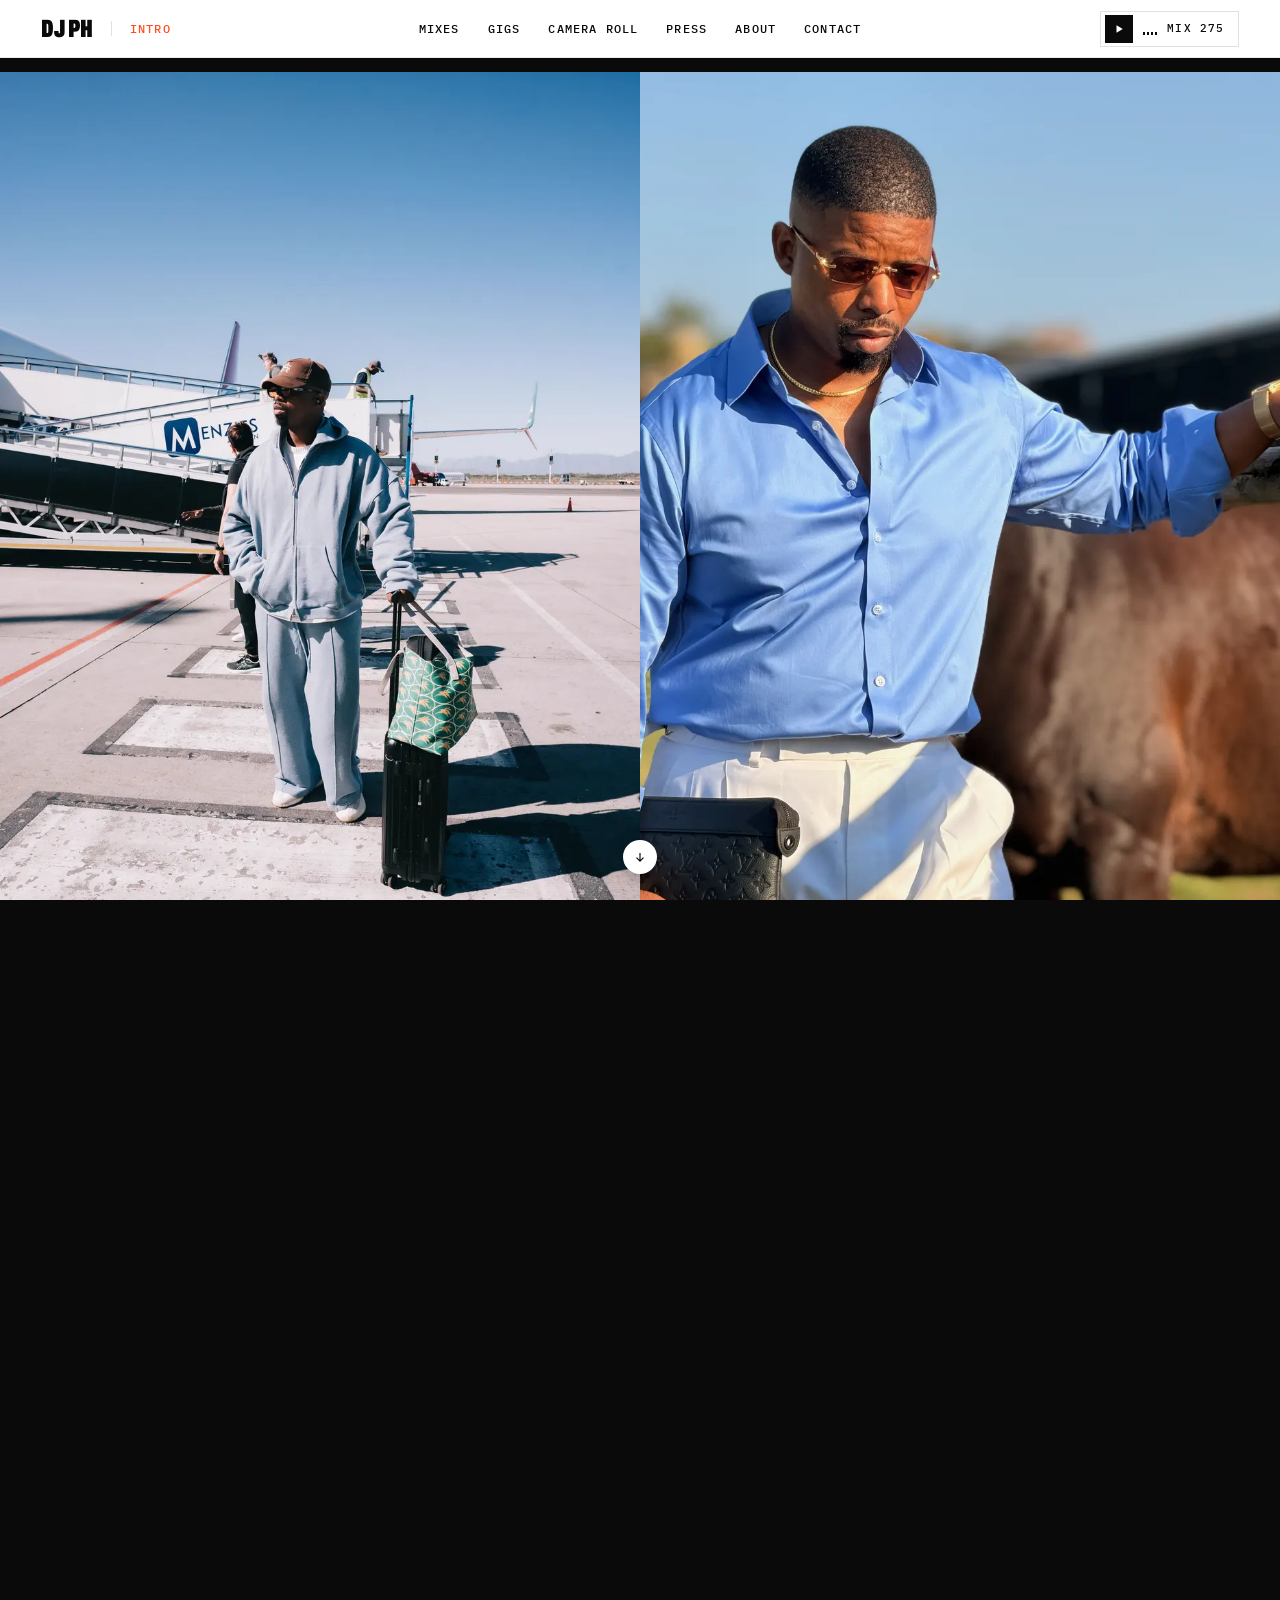
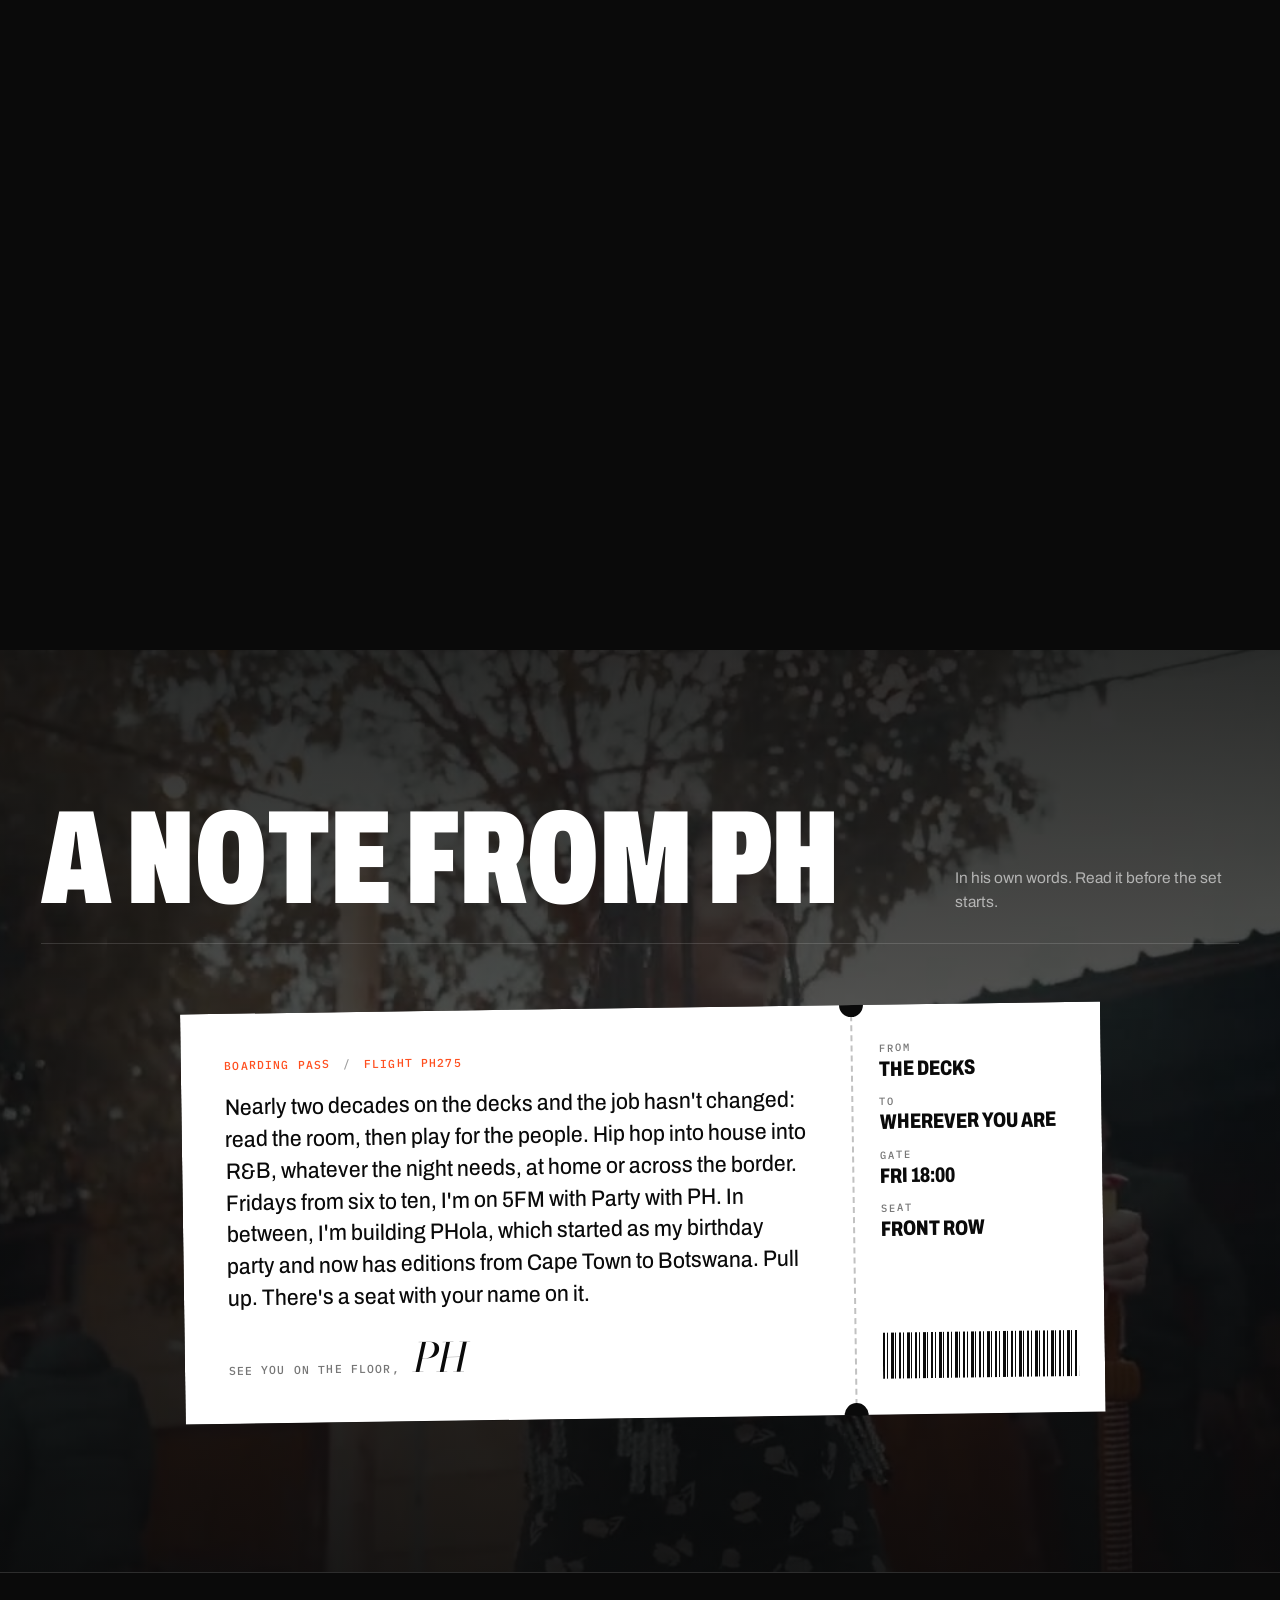
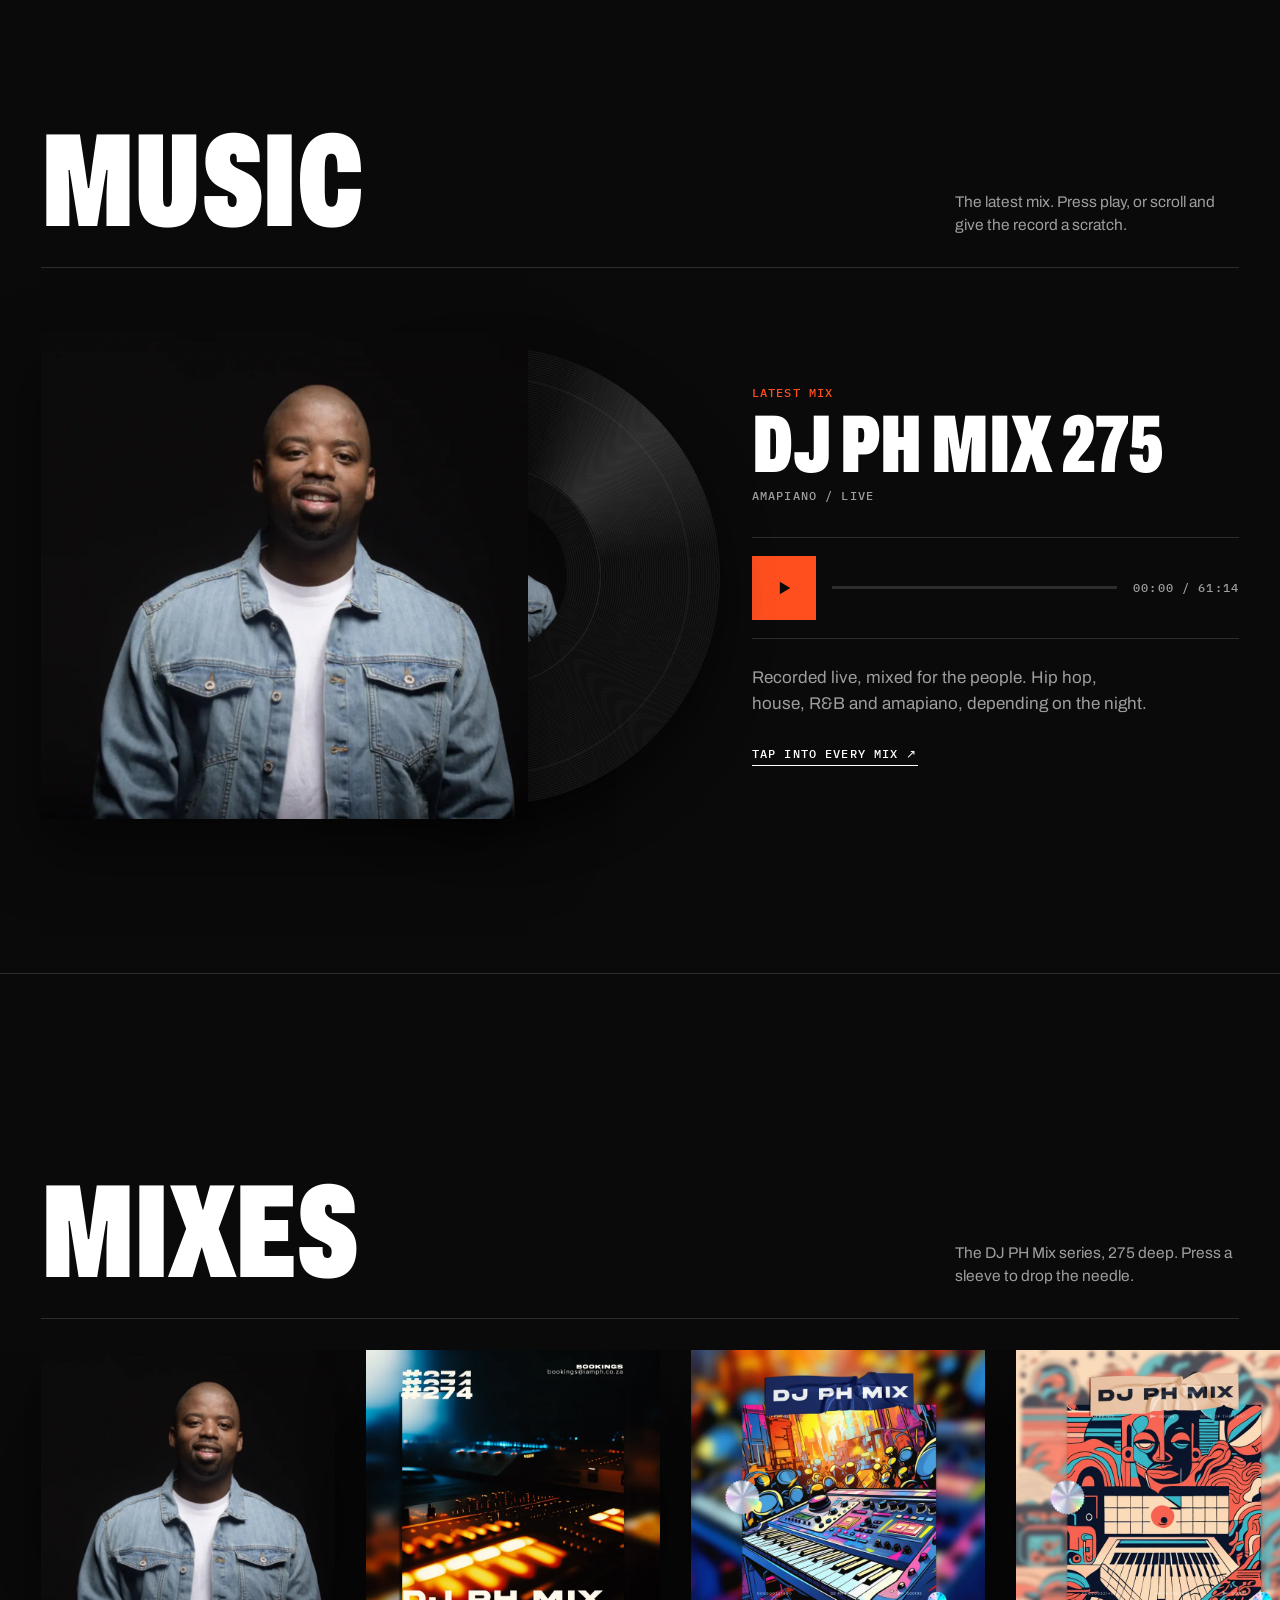
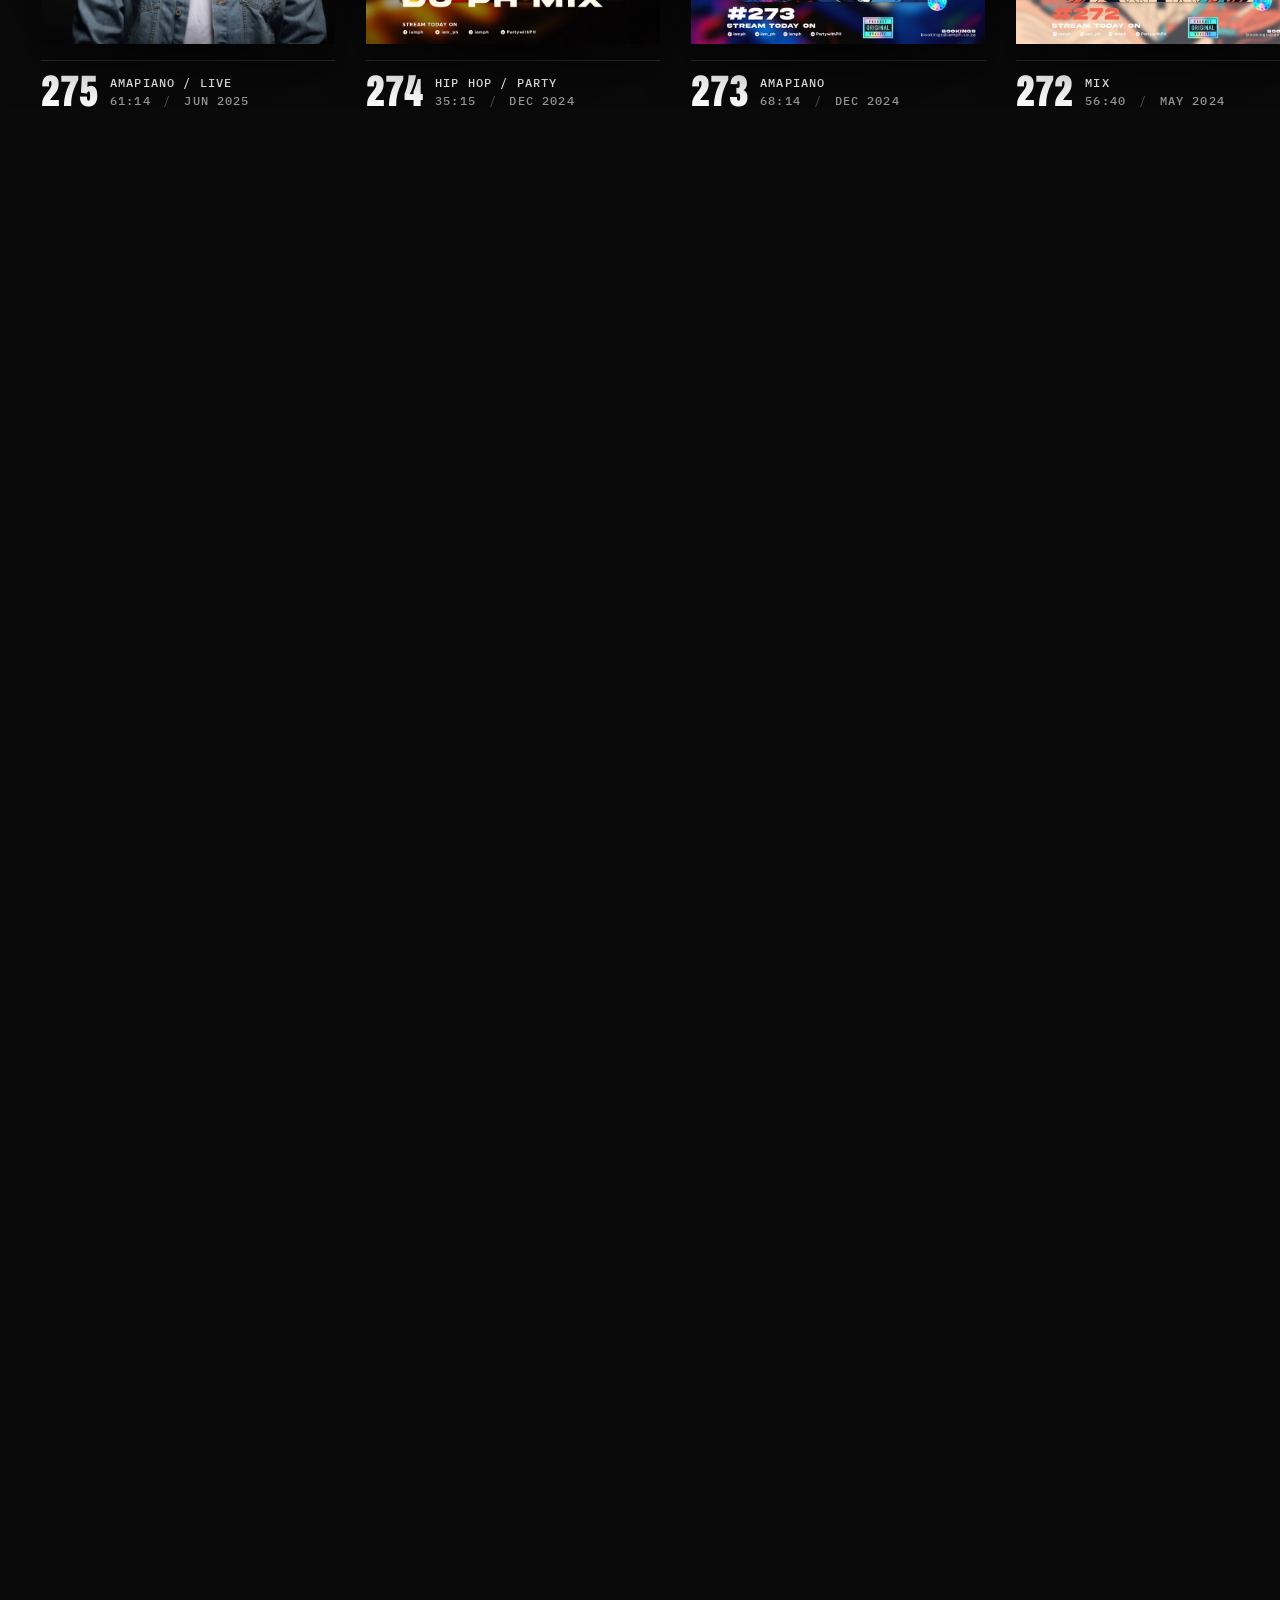
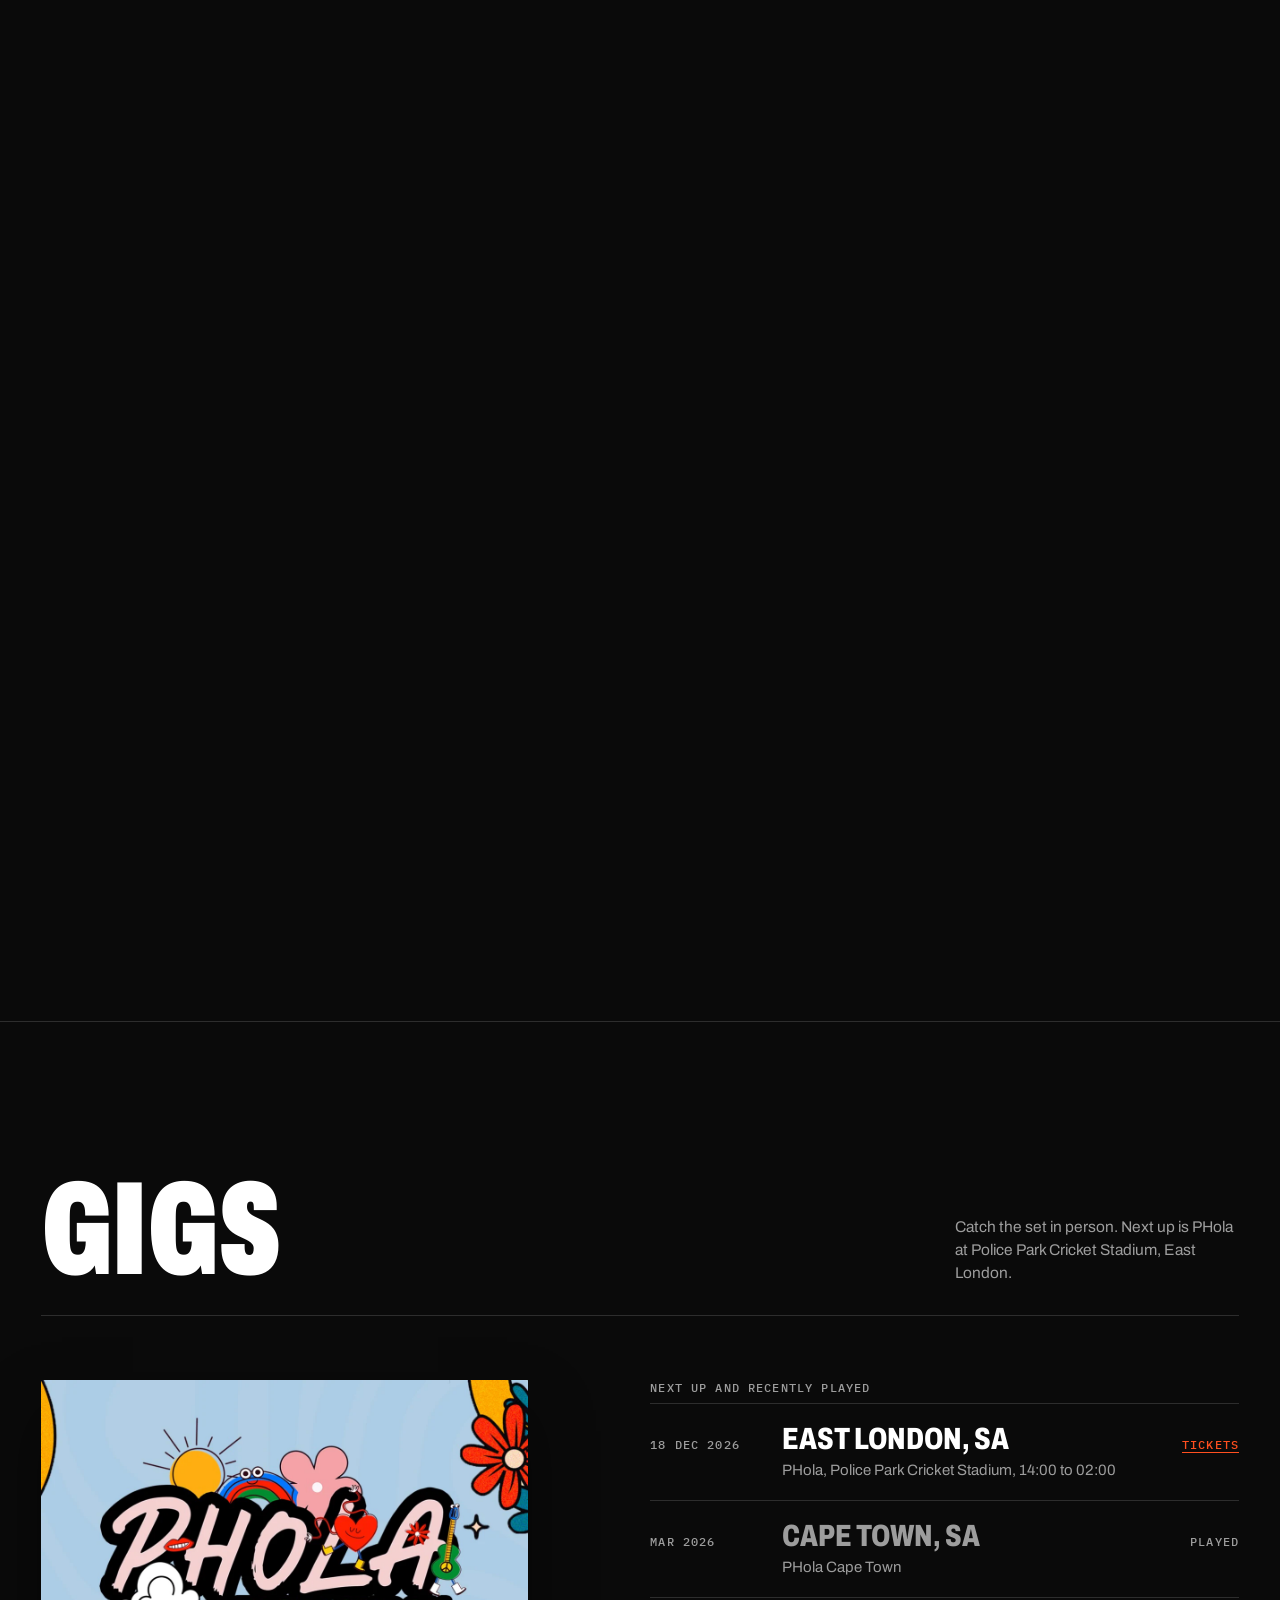
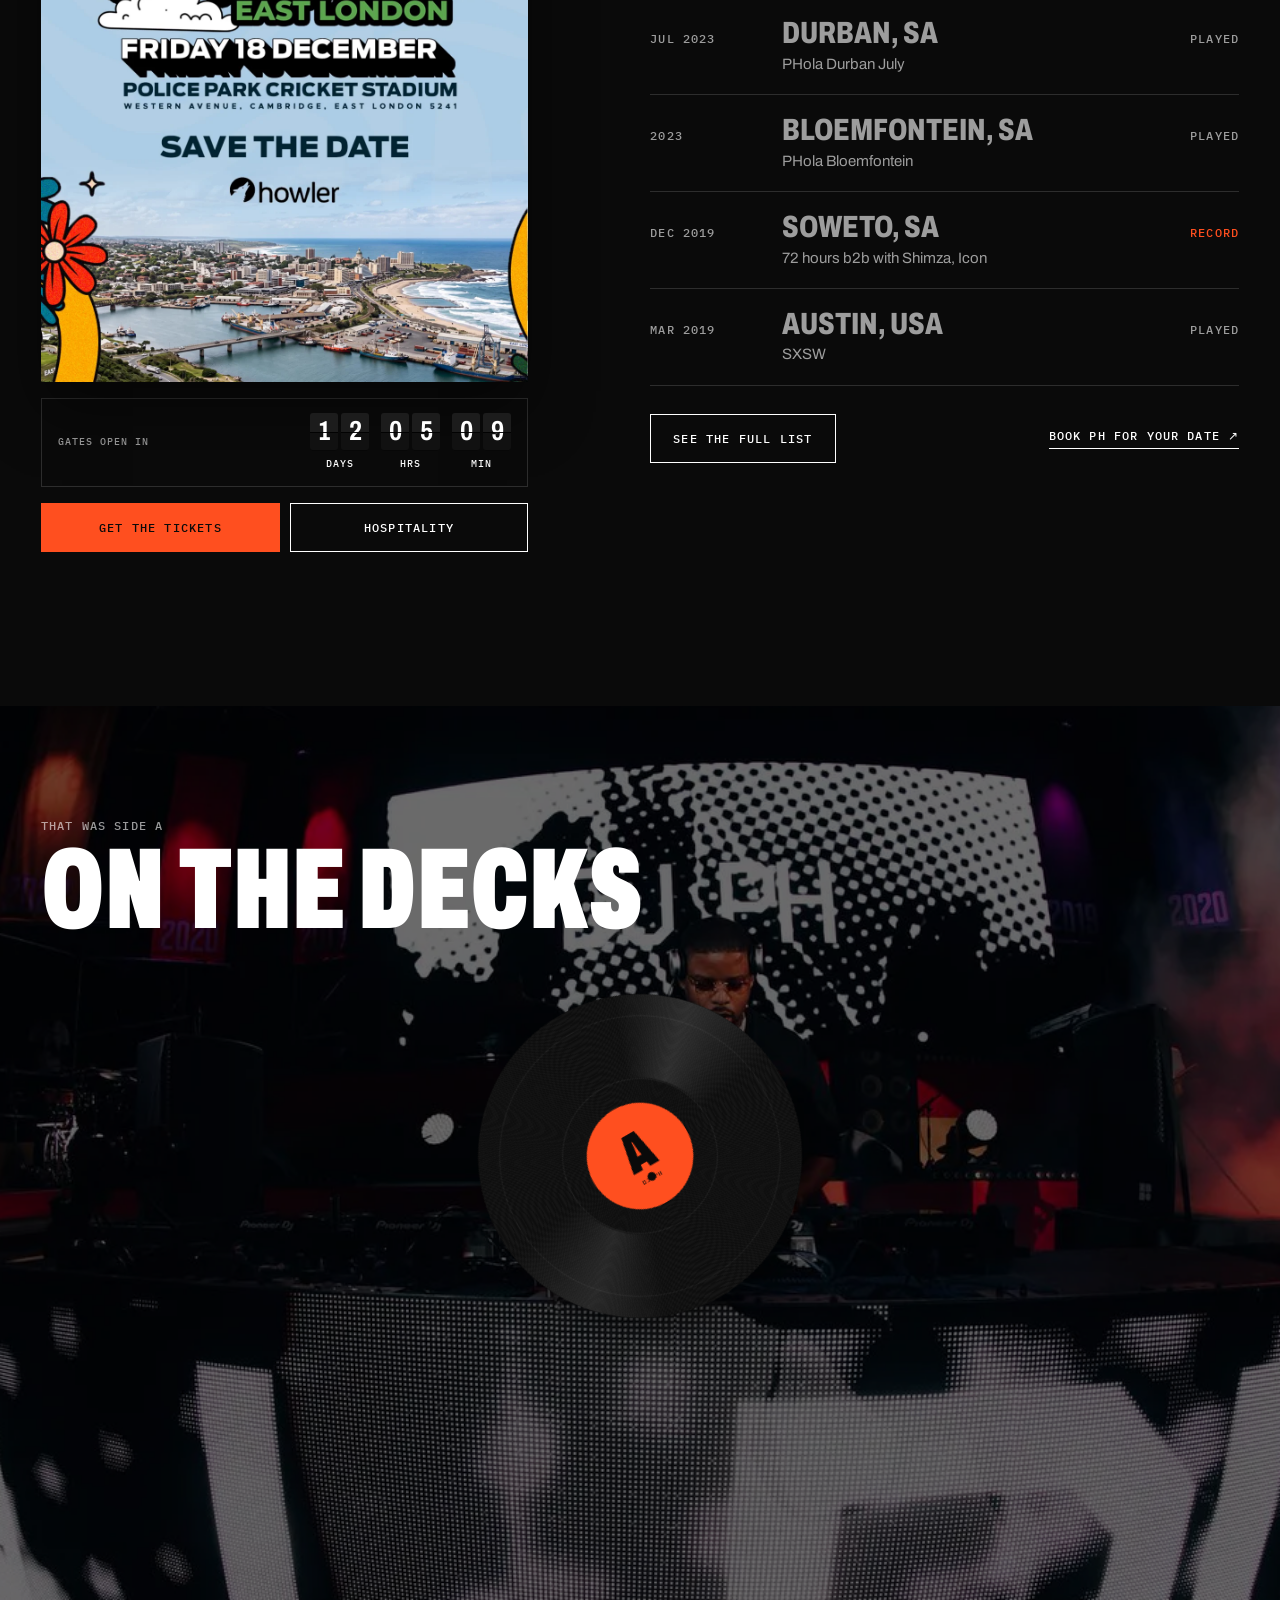
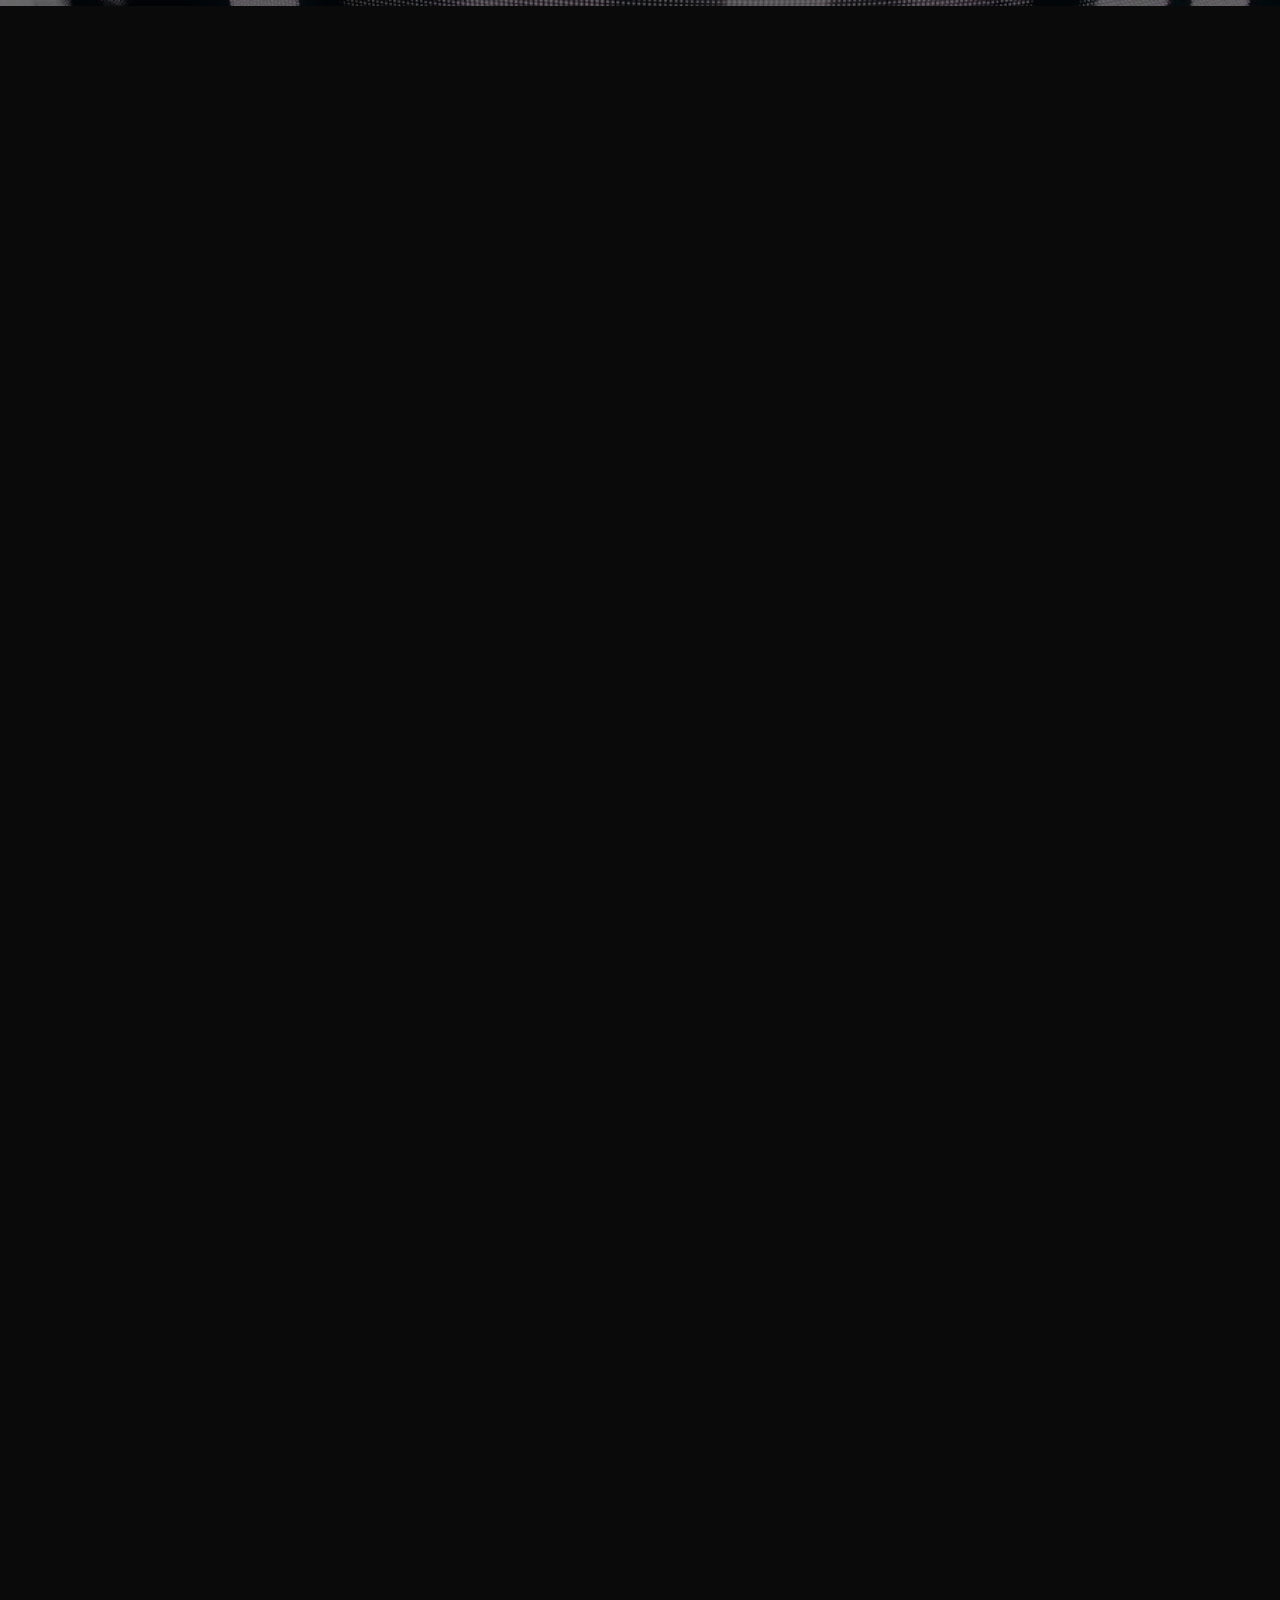
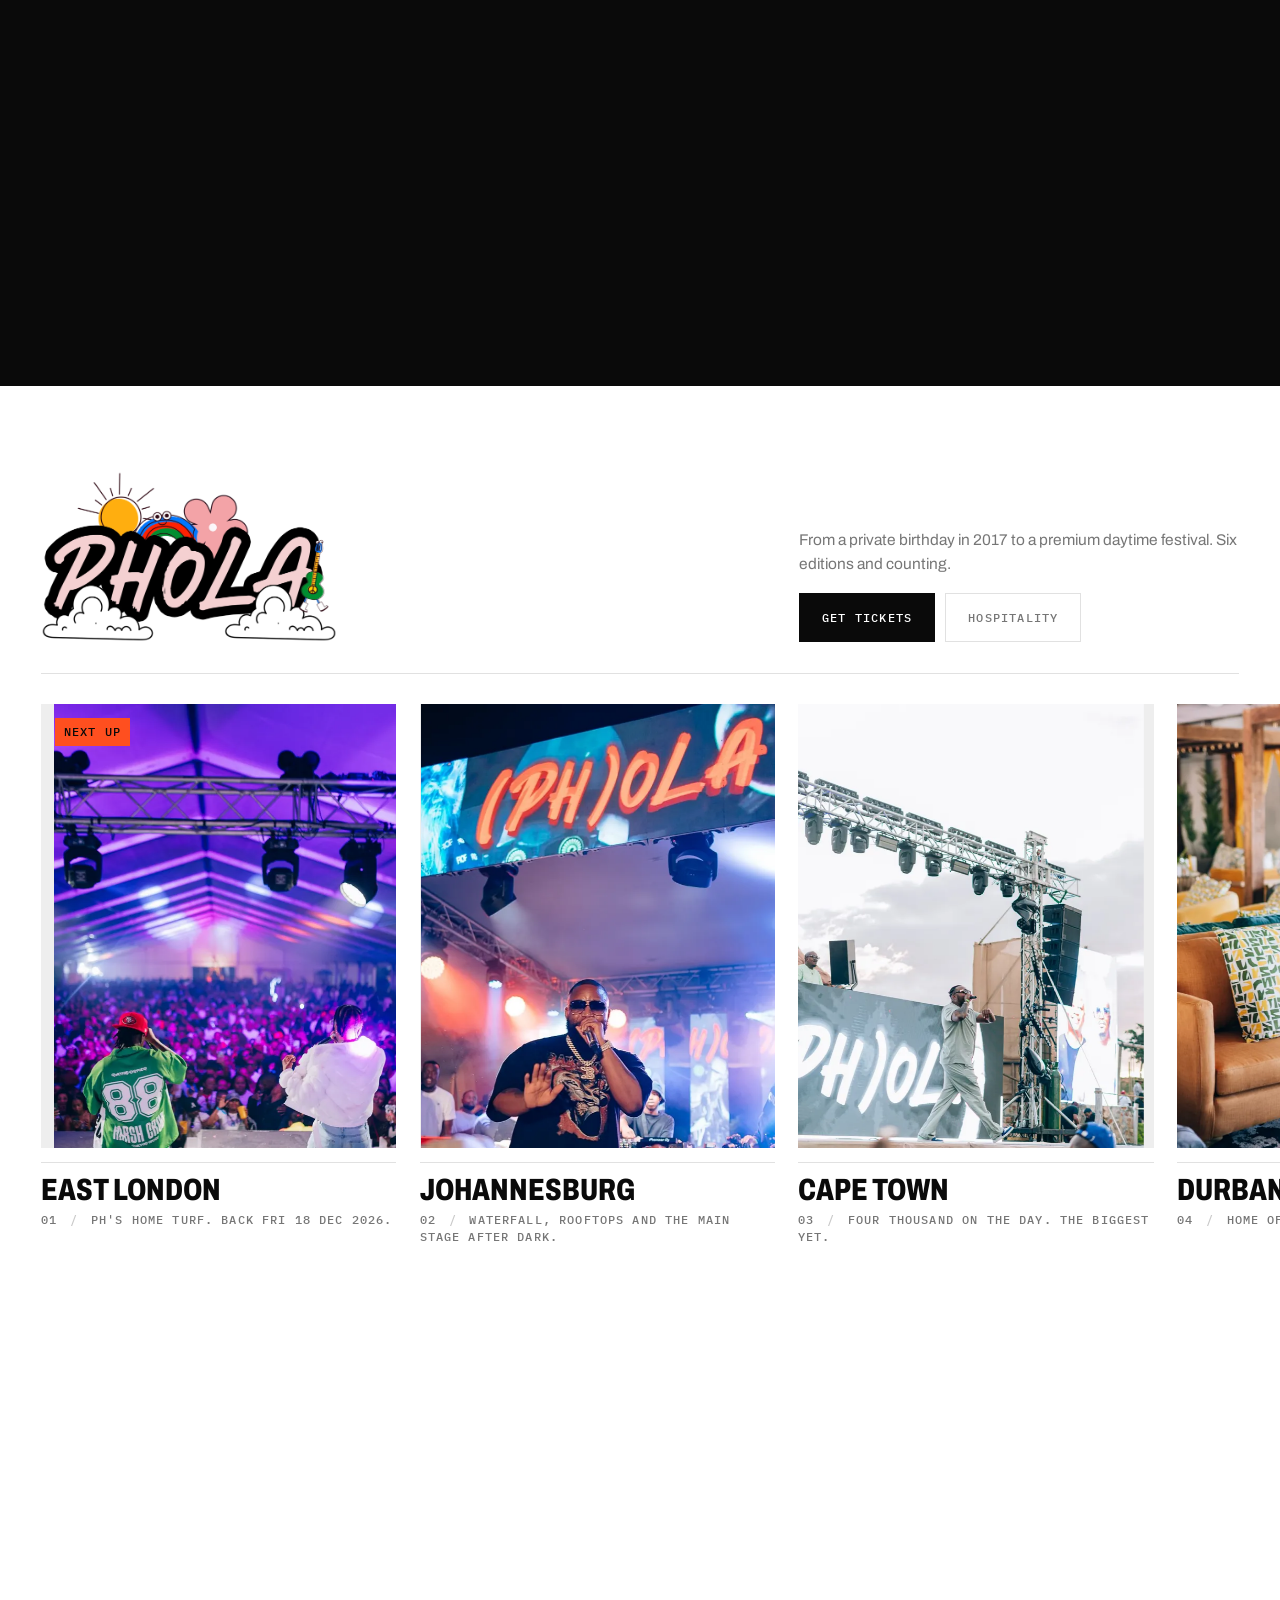
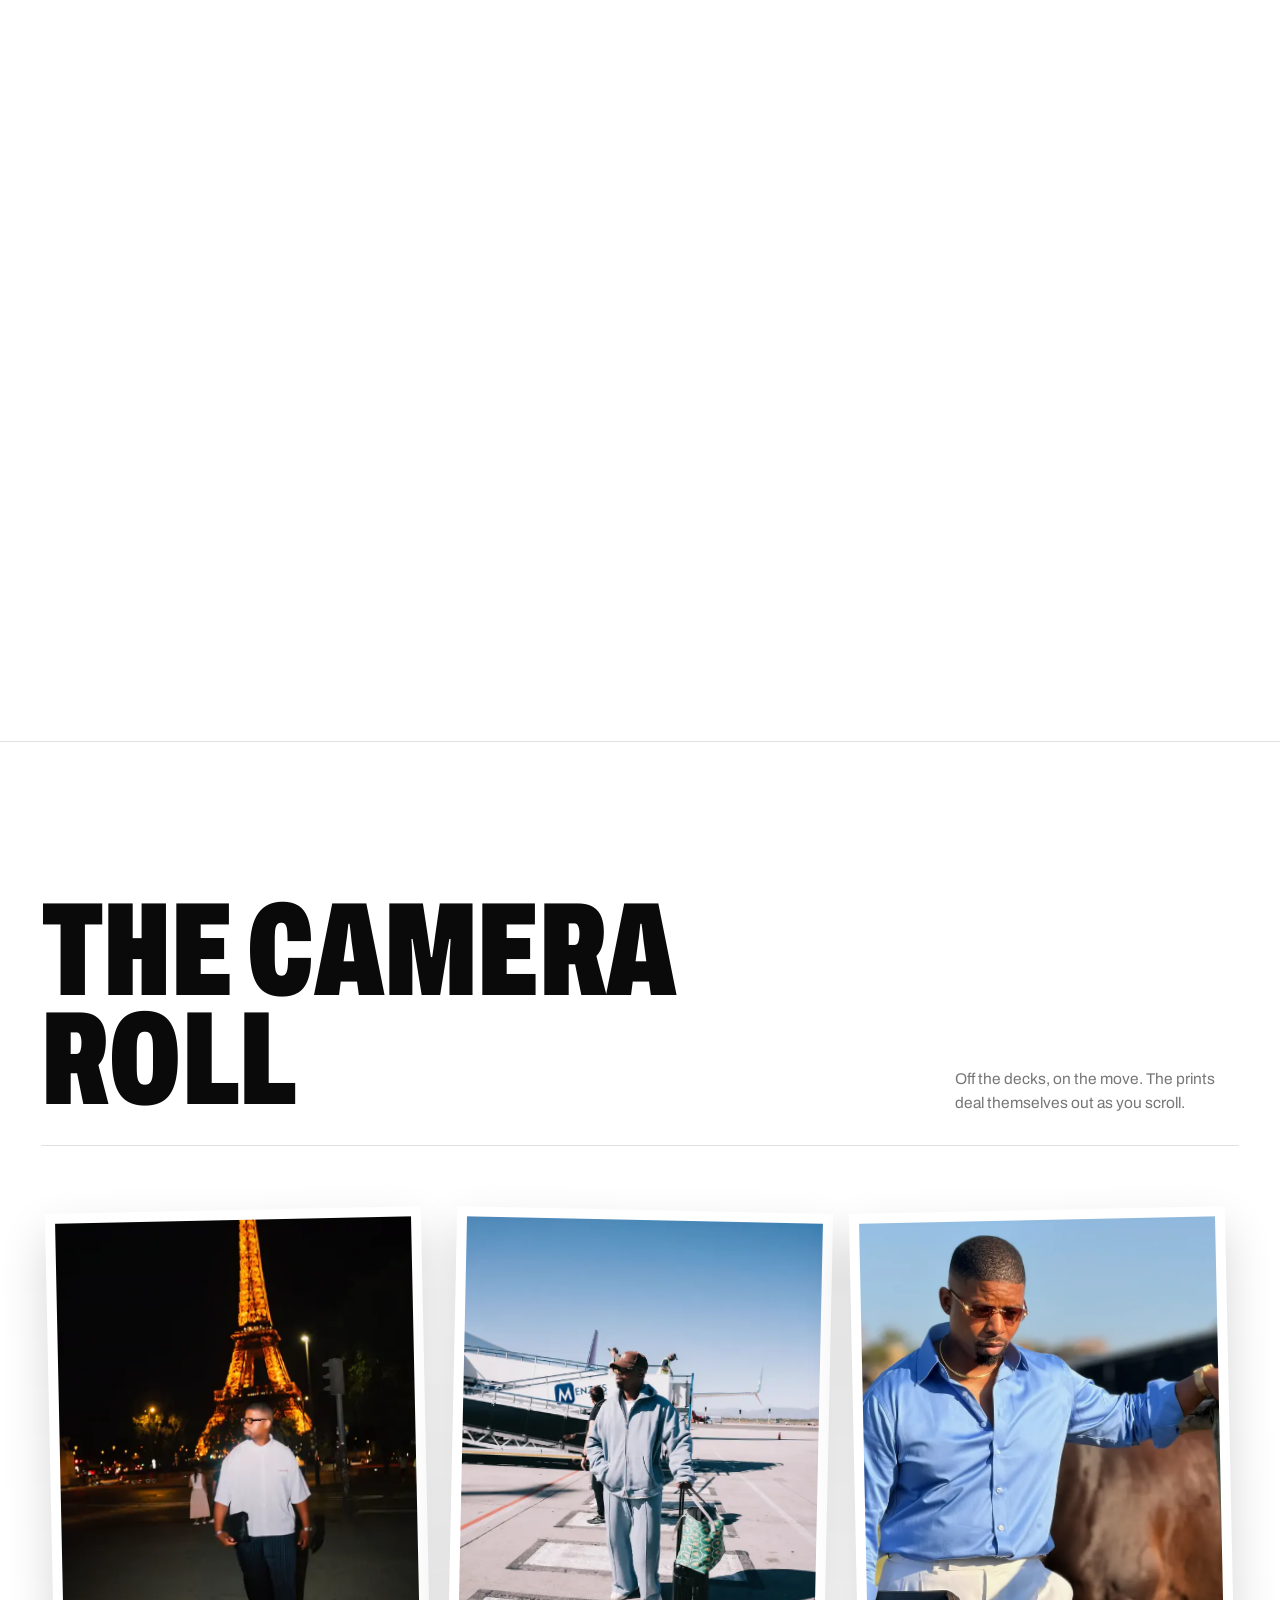
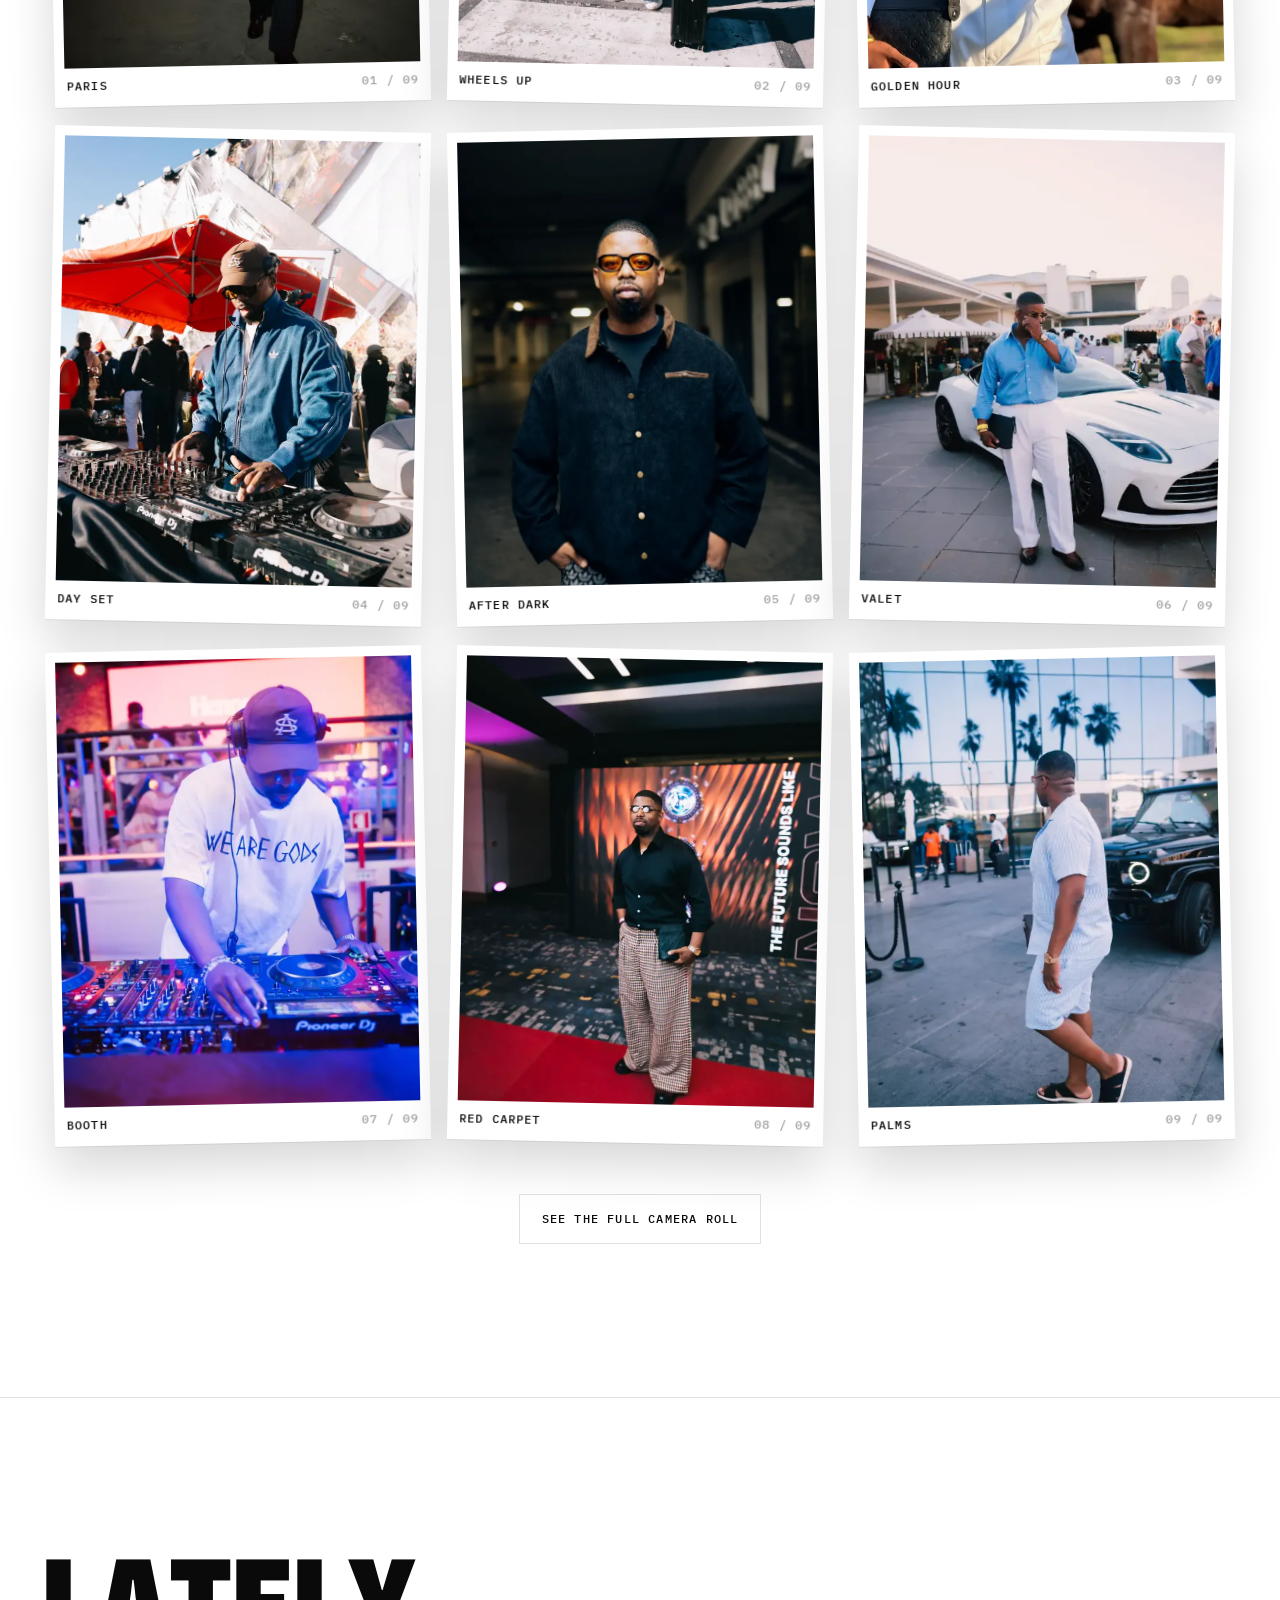
==== commit b4d32975: "Add files via upload" ====
--- a/index.html
+++ b/index.html
@@ -17,15 +17,11 @@
 <body class="is-loading">
 
 
-<!-- Loader: counts through the mix series, then asks for sound -->
+<!-- Loader: counts through the mix series, then opens the site -->
 <div class="loader" id="loader">
   <div class="loader__top mono"><span>DJ PH</span><span id="loaderStatus">Loading the mix</span></div>
   <div class="loader__center">
     <div class="loader__count" aria-hidden="true"><span class="loader__label mono">Mix</span><span id="loaderNum">001</span></div>
-    <div class="loader__enter">
-      <button class="loader__btn" id="enterSound" type="button"><svg viewBox="0 0 24 24" aria-hidden="true"><path d="M7 4.5v15l12.5-7.5z"/></svg>Enter with sound</button>
-      <button class="loader__quiet" id="enterQuiet" type="button">Enter without sound</button>
-    </div>
   </div>
   <div class="loader__bar"><span id="loaderBar"></span></div>
   <div class="loader__foot mono"><span>Johannesburg</span><span>26.2041° S, 28.0473° E</span></div>
@@ -120,19 +116,19 @@
   <div class="wrap">
     <header class="sh">
       <h2 class="sh__title" data-split>A note from PH</h2>
-      <p class="sh__aside">Where it started, in his own words. Read it before the set starts.</p>
+      <p class="sh__aside">In his own words. Read it before the set starts.</p>
     </header>
     <article class="pass" id="pass">
       <div class="pass__main">
         <p class="pass__label mono">Boarding pass <i>/</i> Flight PH275</p>
-        <p class="pass__text">I was eighteen, in my mother's car, at a six to six at Bonza Bay. Music pouring out of car boots and nobody going home. I have been chasing that night ever since. New cities, new crowds, new records, same job. Read the room, then play for the people.</p>
+        <p class="pass__text">Nearly two decades on the decks and the job hasn't changed: read the room, then play for the people. Hip hop into house into R&amp;B, whatever the night needs, at home or across the border. Fridays from six to ten, I'm on 5FM with Party with PH. In between, I'm building PHola, which started as my birthday party and now has editions from Cape Town to Botswana. Pull up. There's a seat with your name on it.</p>
         <p class="pass__sign"><span class="mono">See you on the floor,</span><em>PH</em></p>
       </div>
       <div class="pass__stub">
         <dl>
-          <div><dt class="mono">From</dt><dd>Bonza Bay</dd></div>
+          <div><dt class="mono">From</dt><dd>The decks</dd></div>
           <div><dt class="mono">To</dt><dd>Wherever you are</dd></div>
-          <div><dt class="mono">Gate</dt><dd>18:00</dd></div>
+          <div><dt class="mono">Gate</dt><dd>Fri 18:00</dd></div>
           <div><dt class="mono">Seat</dt><dd>Front row</dd></div>
         </dl>
         <div class="pass__code" aria-hidden="true"></div>
--- a/assets/css/site.css
+++ b/assets/css/site.css
@@ -94,13 +94,6 @@
 .loader__center { align-self: center; justify-self: center; display: grid; justify-items: center; gap: clamp(22px, 4vh, 40px); }
 .loader__count { display: flex; align-items: flex-start; gap: 0.6vw; font-weight: 900; font-stretch: 62%; font-size: min(38vw, 50vh); line-height: 0.78; letter-spacing: -0.02em; font-variant-numeric: tabular-nums; }
 .loader__label { font-size: 12px; margin-top: 0.6em; }
-.loader__enter { display: flex; align-items: center; gap: 26px; opacity: 0; visibility: hidden; transform: translateY(12px); transition: opacity 0.5s var(--ease), transform 0.7s var(--ease), visibility 0.5s; }
-.loader.is-ready .loader__enter { opacity: 1; visibility: visible; transform: none; }
-.loader__btn { display: inline-flex; align-items: center; gap: 14px; background: var(--ink); color: var(--white); padding: 19px 28px 18px; font-family: var(--f-mono); font-size: 12.5px; letter-spacing: 0.1em; text-transform: uppercase; font-weight: 500; transition: background 0.3s, color 0.3s; }
-.loader__btn svg { width: 14px; height: 14px; fill: currentColor; }
-.loader__btn:hover, .loader__btn:focus-visible { background: var(--white); color: var(--ink); }
-.loader__quiet { font-family: var(--f-mono); font-size: 11.5px; letter-spacing: 0.1em; text-transform: uppercase; font-weight: 500; border-bottom: 1px solid currentColor; padding-bottom: 3px; opacity: 0.7; }
-.loader__quiet:hover { opacity: 1; }
 .loader :focus-visible { outline-color: var(--ink); }
 .loader__bar { height: 2px; background: rgba(10, 10, 10, 0.16); margin: 0 0 14px; }
 .loader__bar span { display: block; height: 100%; width: 0; background: var(--ink); }
@@ -205,7 +198,7 @@
 
 /* ============ A2 Music ============ */
 .music__grid { display: grid; grid-template-columns: repeat(12, minmax(0, 1fr)); column-gap: var(--gap); align-items: center; }
-.music__sleeve { grid-column: 1 / span 6; position: relative; aspect-ratio: 1; width: min(100%, 600px); }
+.music__sleeve { grid-column: 1 / span 5; position: relative; aspect-ratio: 1; width: min(100%, 600px); }
 .music__disc { position: absolute; top: 3%; left: 3%; width: 94%; will-change: transform; }
 .music__cover { position: relative; z-index: 1; width: 100%; height: 100%; object-fit: cover; box-shadow: 0 30px 60px rgba(0, 0, 0, 0.5); }
 .deck { grid-column: 8 / span 5; }
@@ -315,7 +308,7 @@
 .eds { overflow: hidden; }
 .eds__rail { overflow: hidden; }
 .eds__track { display: flex; gap: clamp(14px, 1.8vw, 24px); padding: 0 var(--gut); width: max-content; will-change: transform; }
-.ed { flex: none; width: clamp(280px, 30vw, 460px); display: grid; gap: 14px; }
+.ed { flex: none; width: clamp(280px, 30vw, 460px); display: grid; grid-template-columns: minmax(0, 1fr); align-content: start; gap: 14px; }
 .ed__img { aspect-ratio: 4 / 5; overflow: hidden; background: #eee; position: relative; }
 .ed__img img { width: 100%; height: 118%; object-fit: cover; will-change: transform; }
 .ed__flag { position: absolute; top: 14px; left: 14px; background: var(--signal); color: var(--ink); padding: 6px 9px 5px; }
@@ -499,7 +492,11 @@
   .mixes .sh, .eds .sh { margin-bottom: clamp(24px, 3.4vh, 44px); }
   .mixes .sh__title { font-size: clamp(64px, min(10.4vw, 15vh), 176px); }
   .sleeve, .crate__end { width: min(23vw, 40vh, 340px); }
-  .ed { width: min(30vw, 42vh, 460px); }
+  .ed { width: max(240px, min(30vw, calc(var(--ed-img-h, 52vh) * 0.8), 460px)); }
+  /* PHola header stays one compact row while the rail is pinned, so the cards get the height */
+  .eds .sh__title { grid-column: 1 / span 6; }
+  .eds .sh__aside { grid-column: 7 / span 6; justify-self: end; max-width: 440px; margin-top: 0; }
+  .eds .sh__title--logo img { width: auto; max-width: 100%; height: clamp(96px, 19vh, 230px); }
 }
 .roll__grid { position: relative; }
 .outro__line span { transform-origin: 50% 100%; }
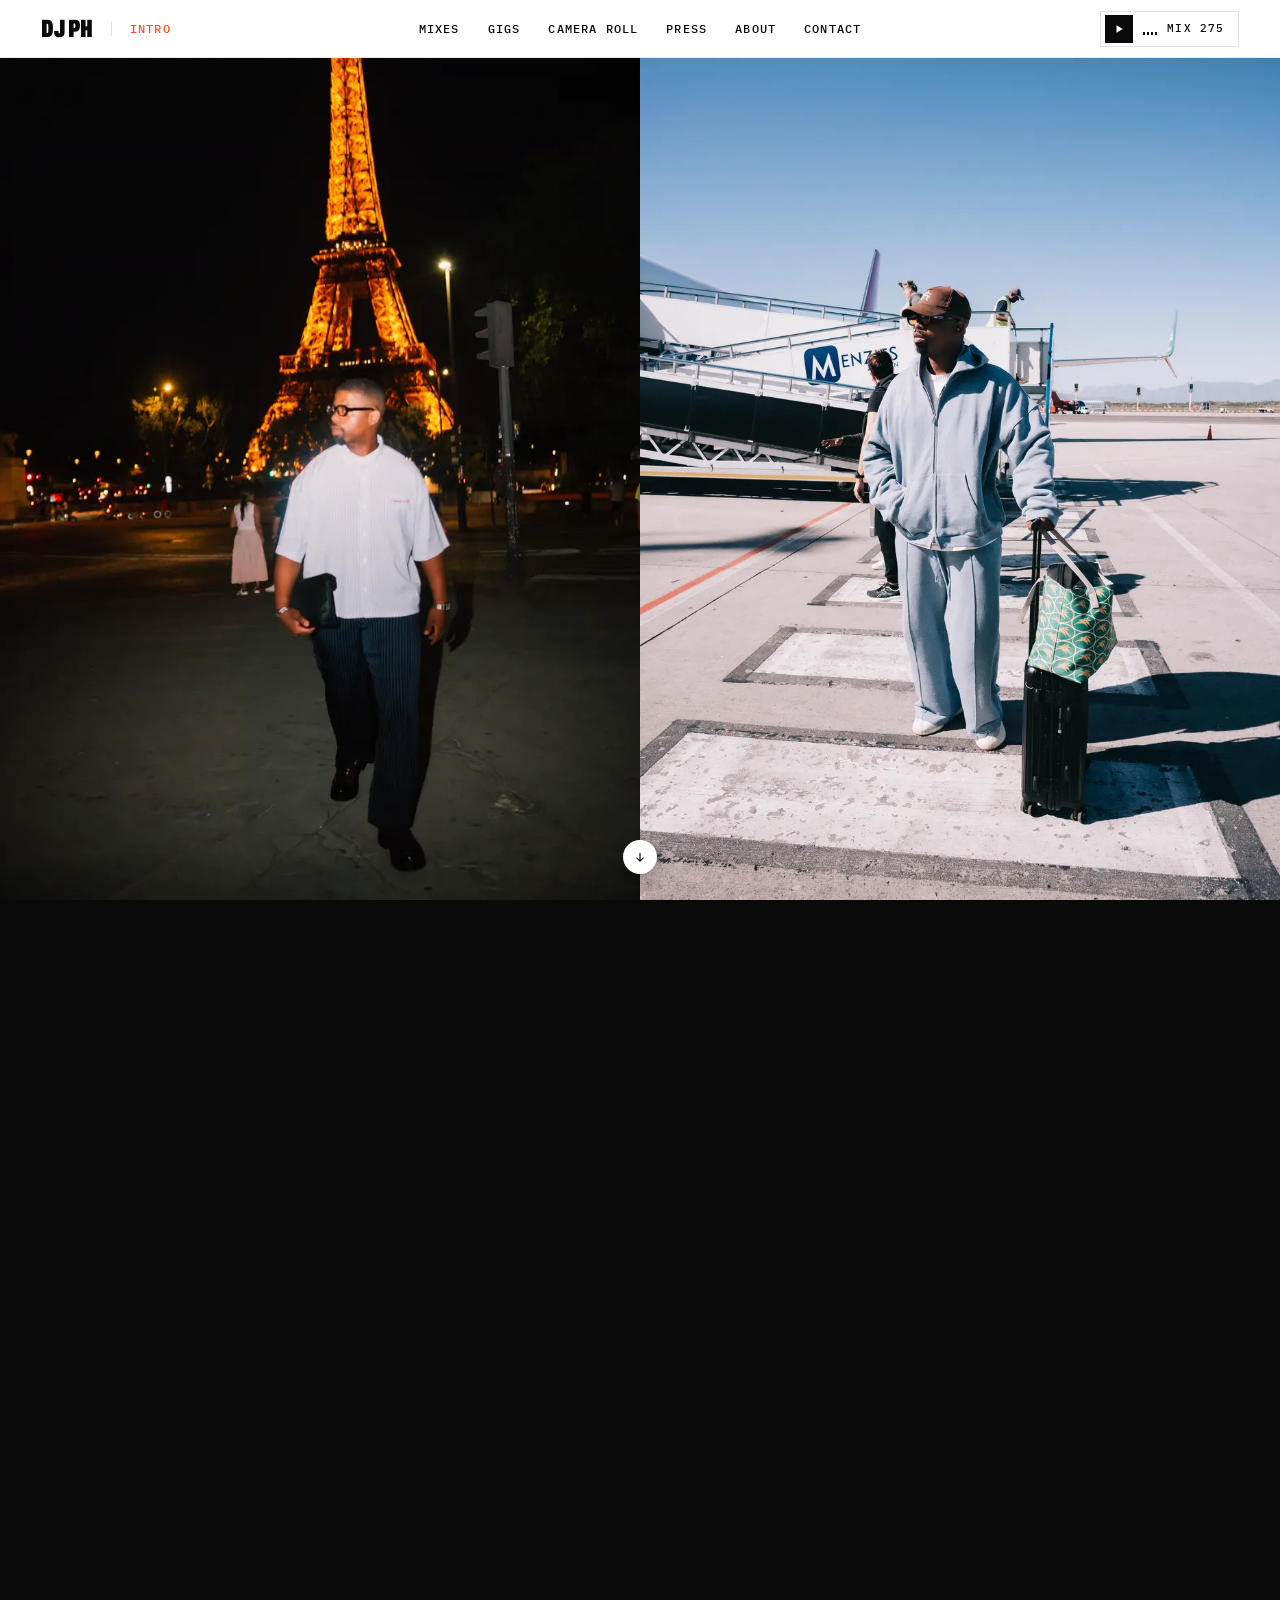
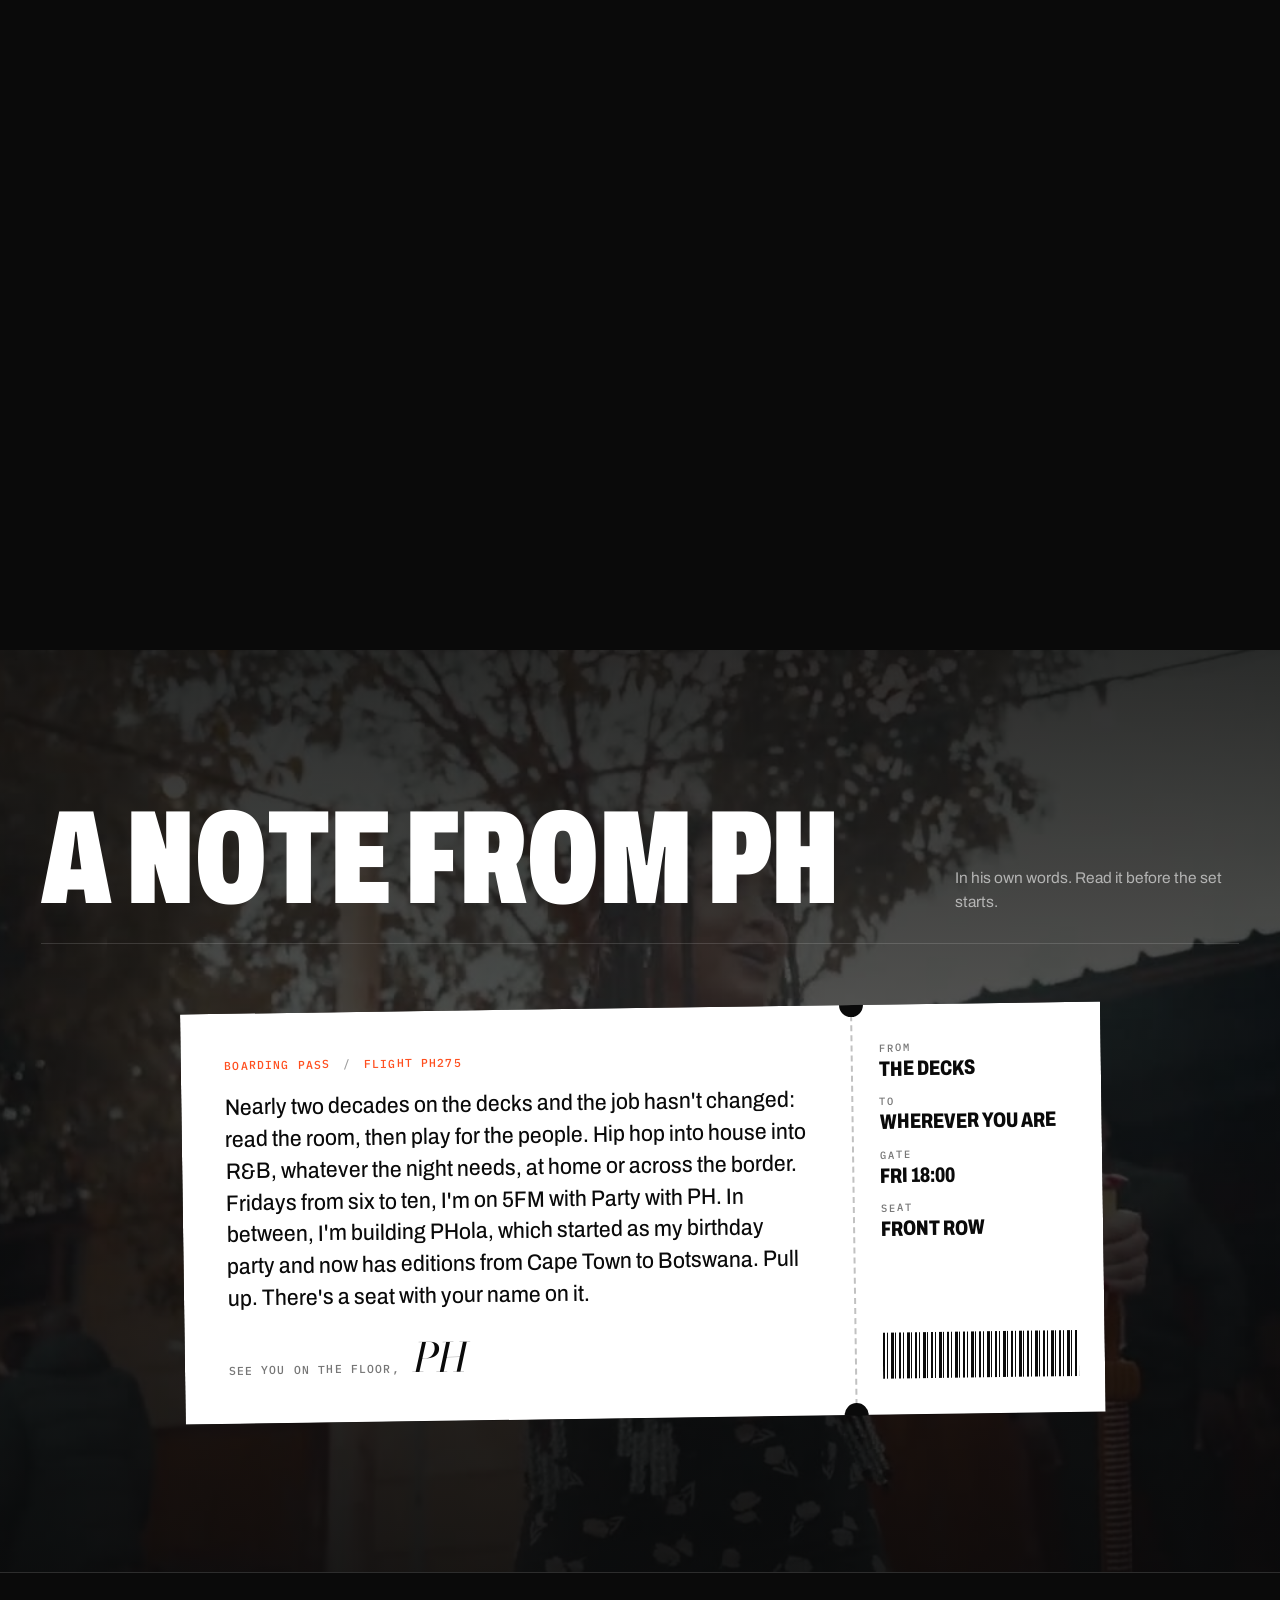
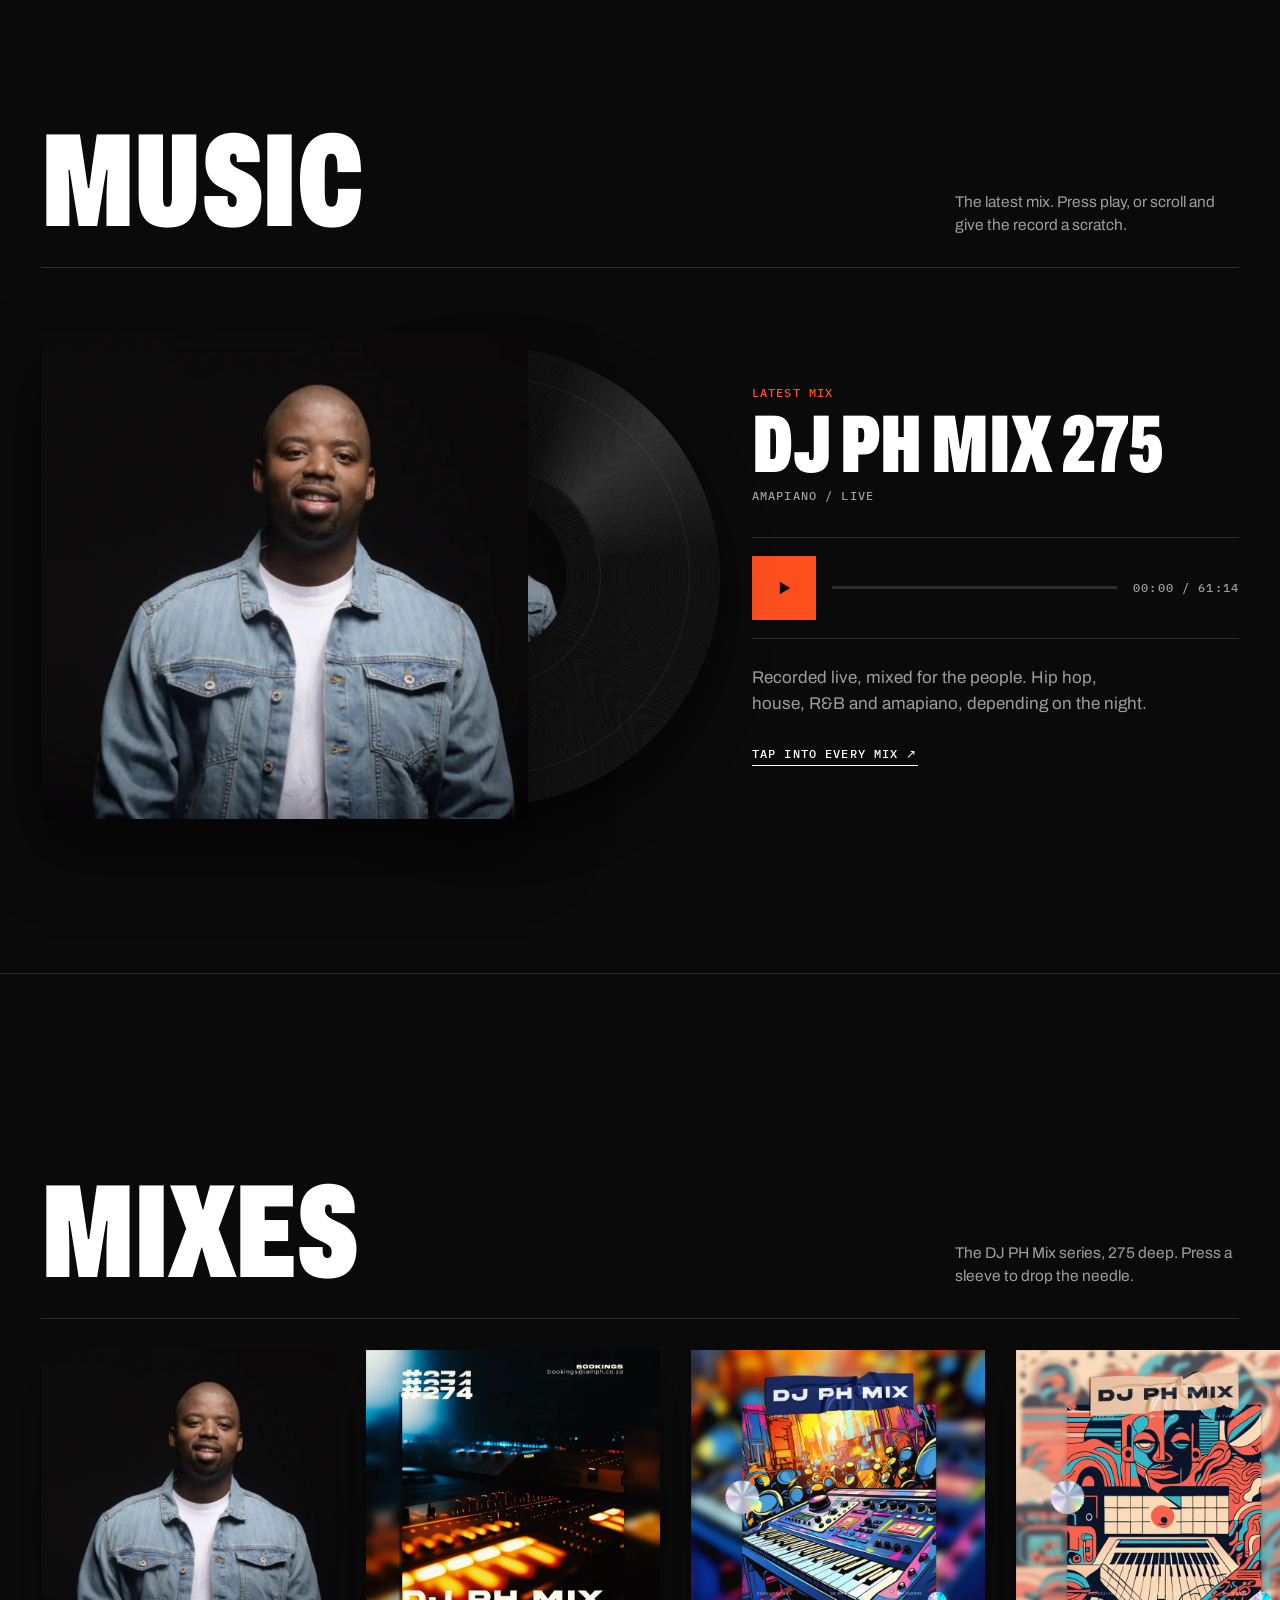
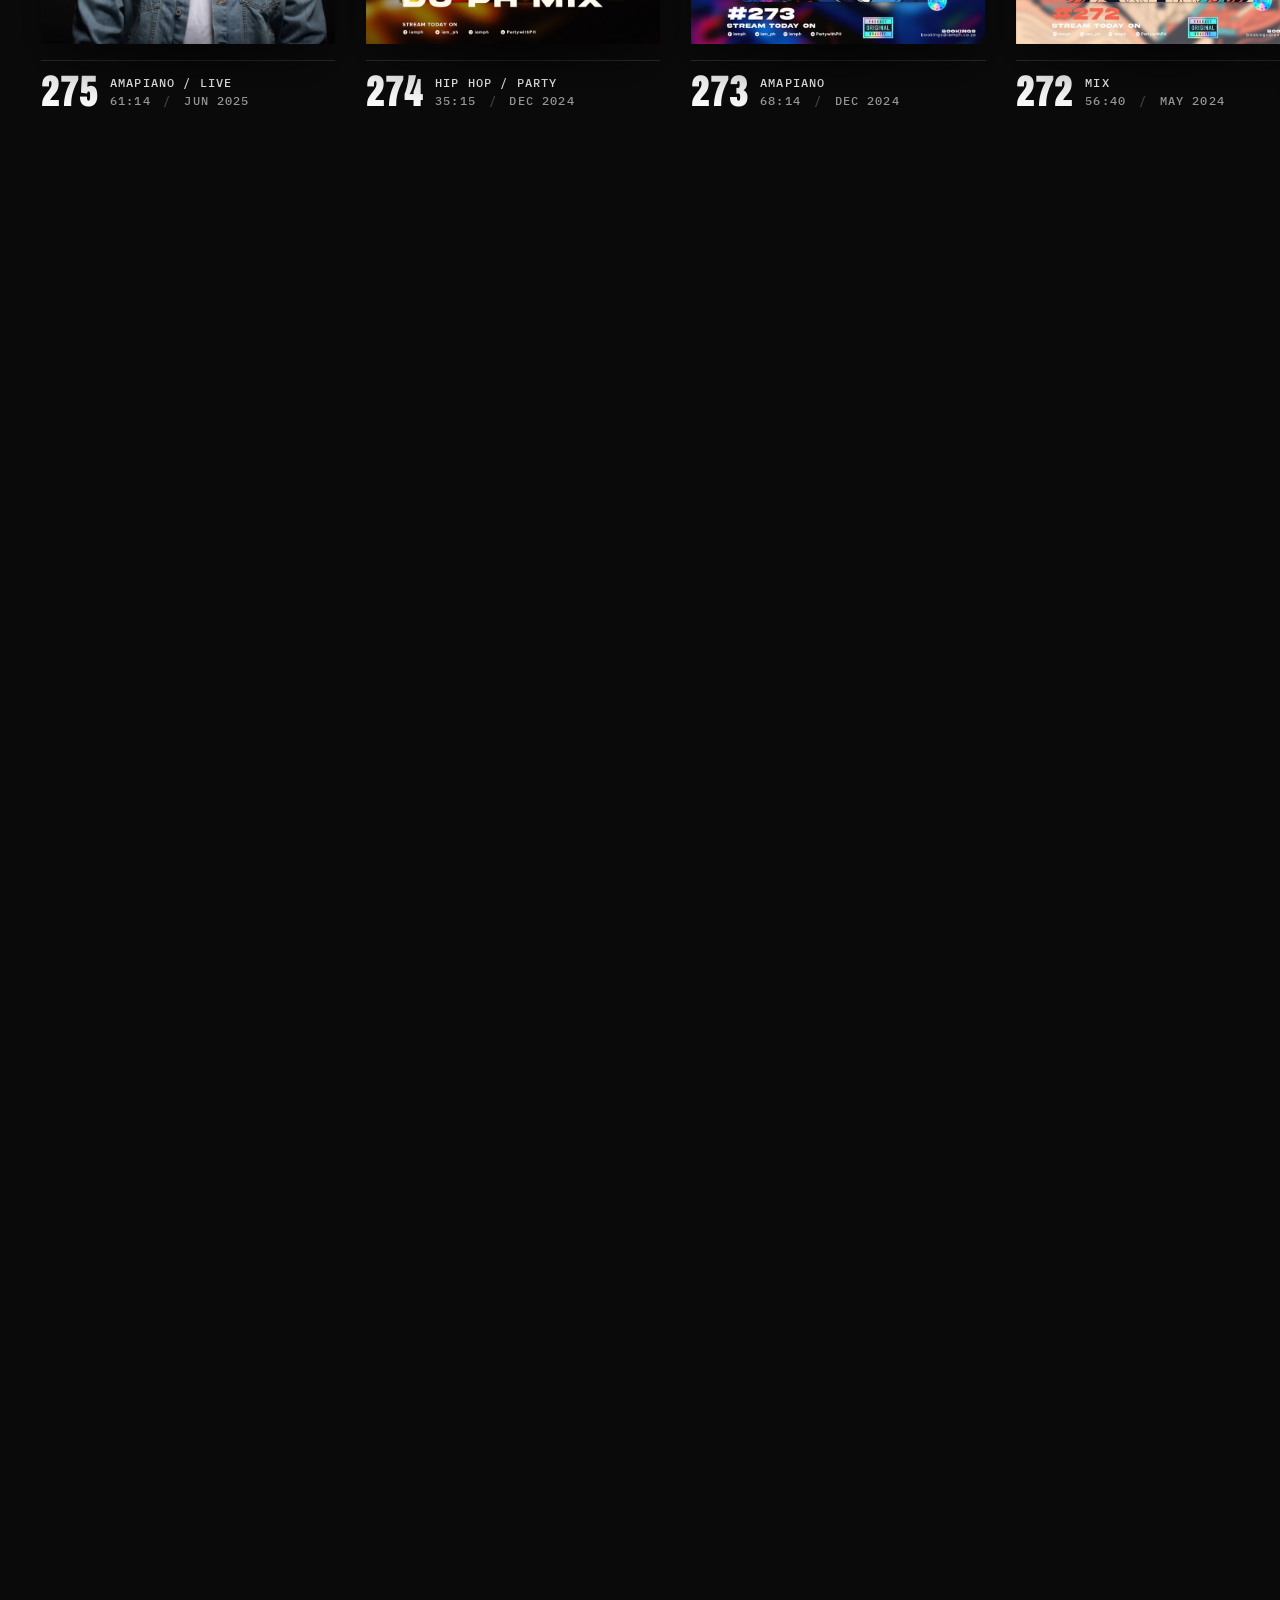
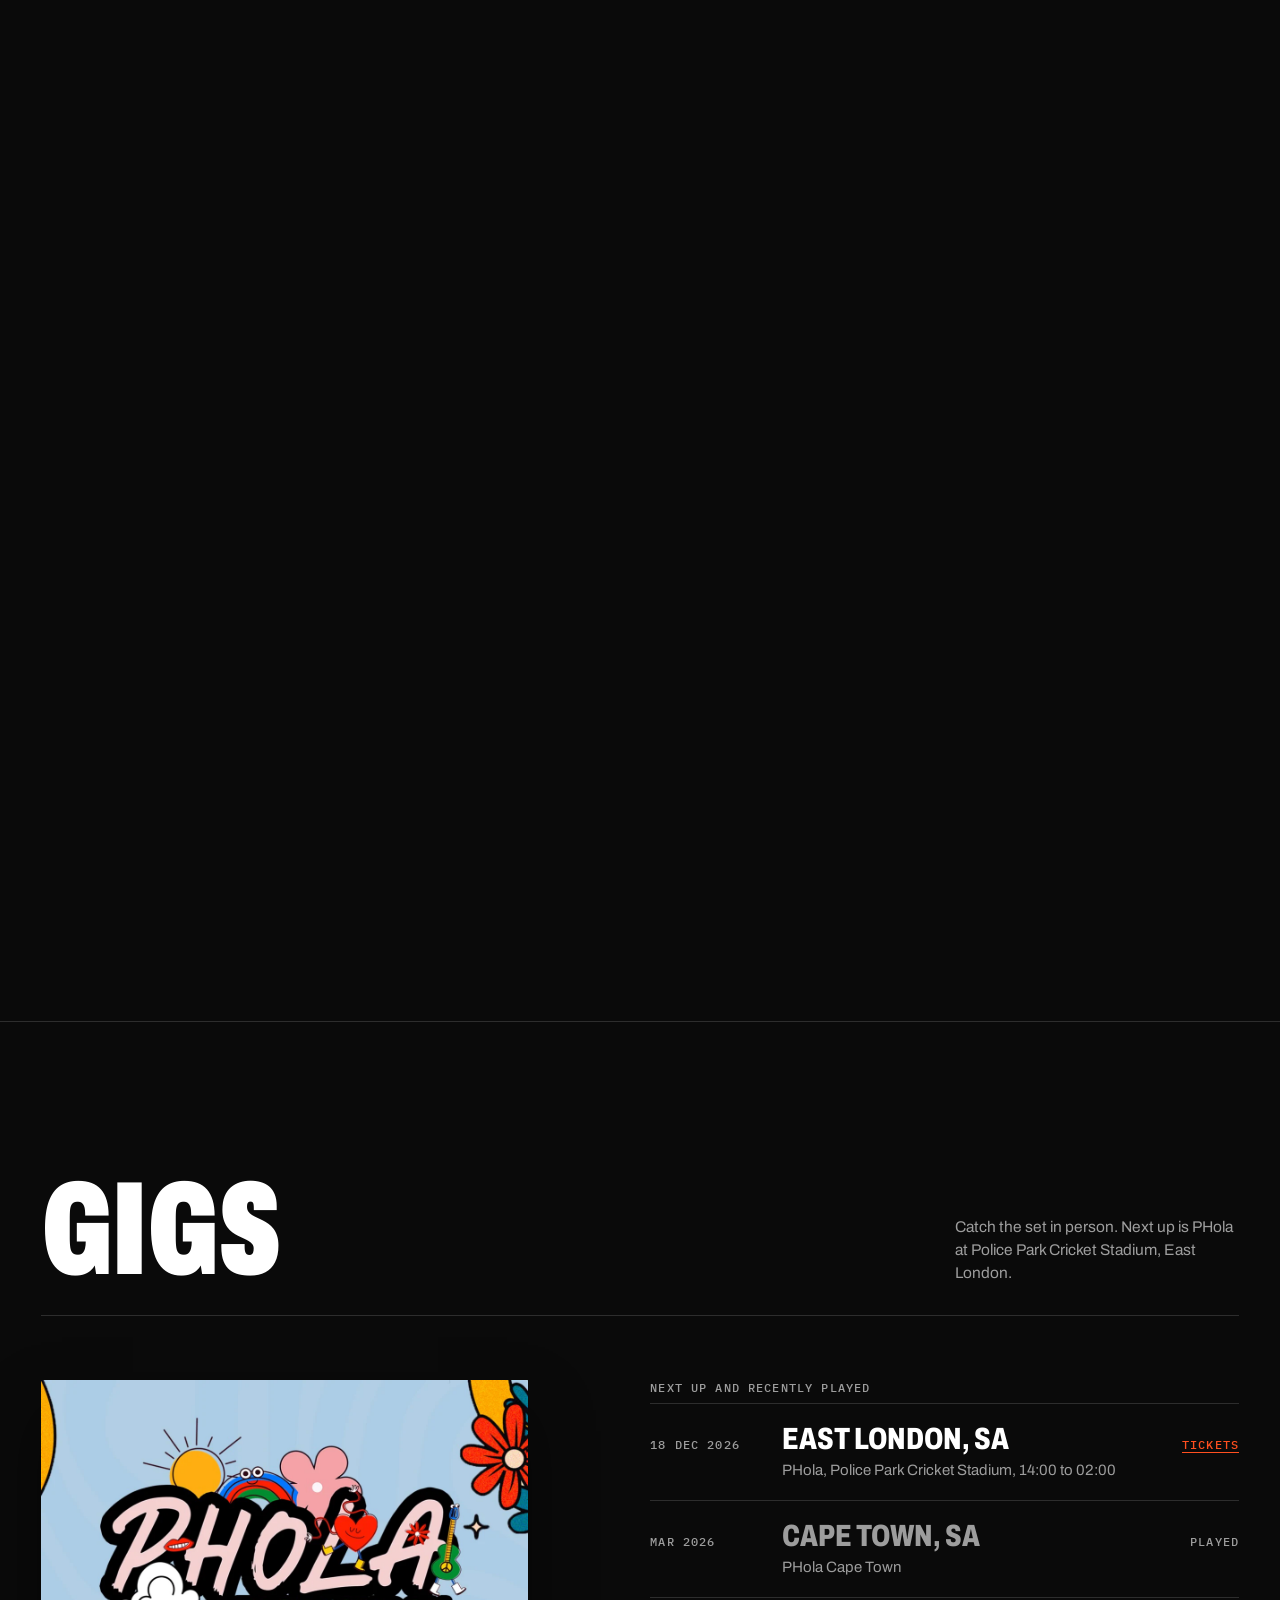
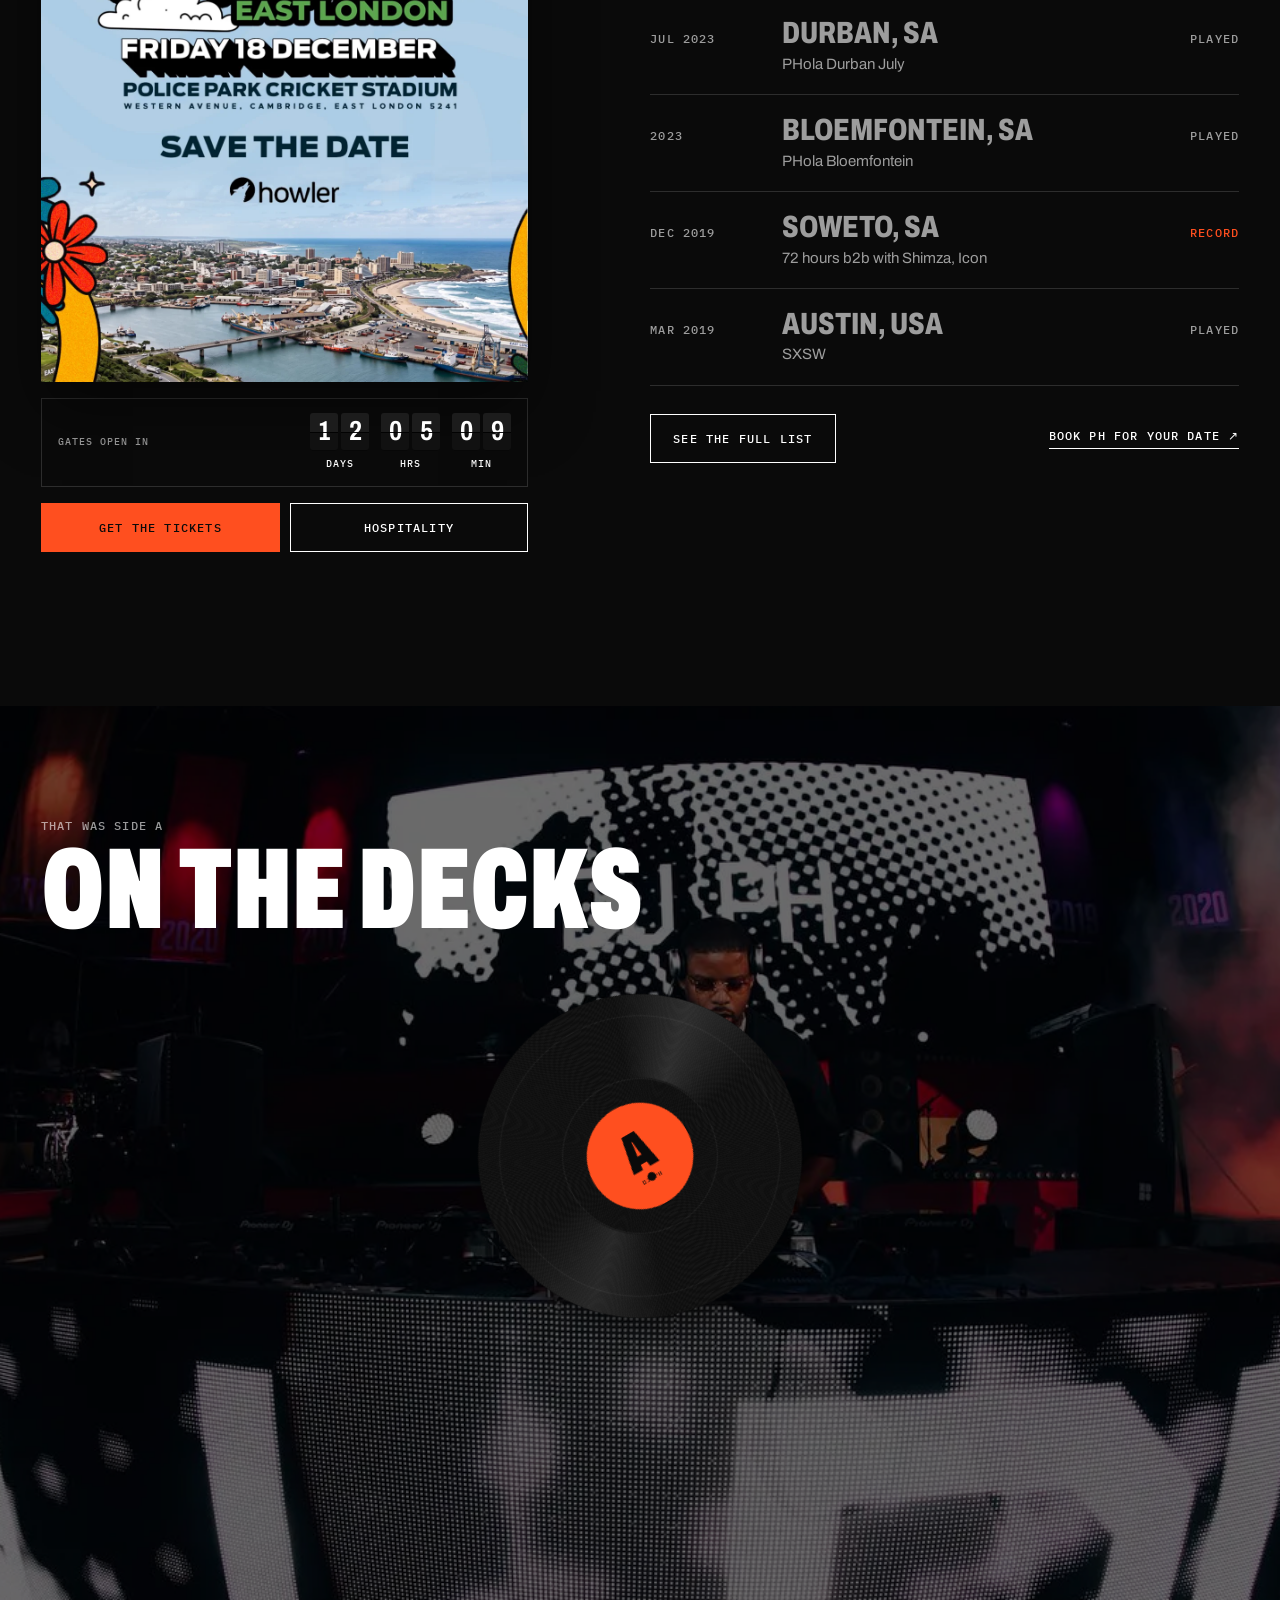
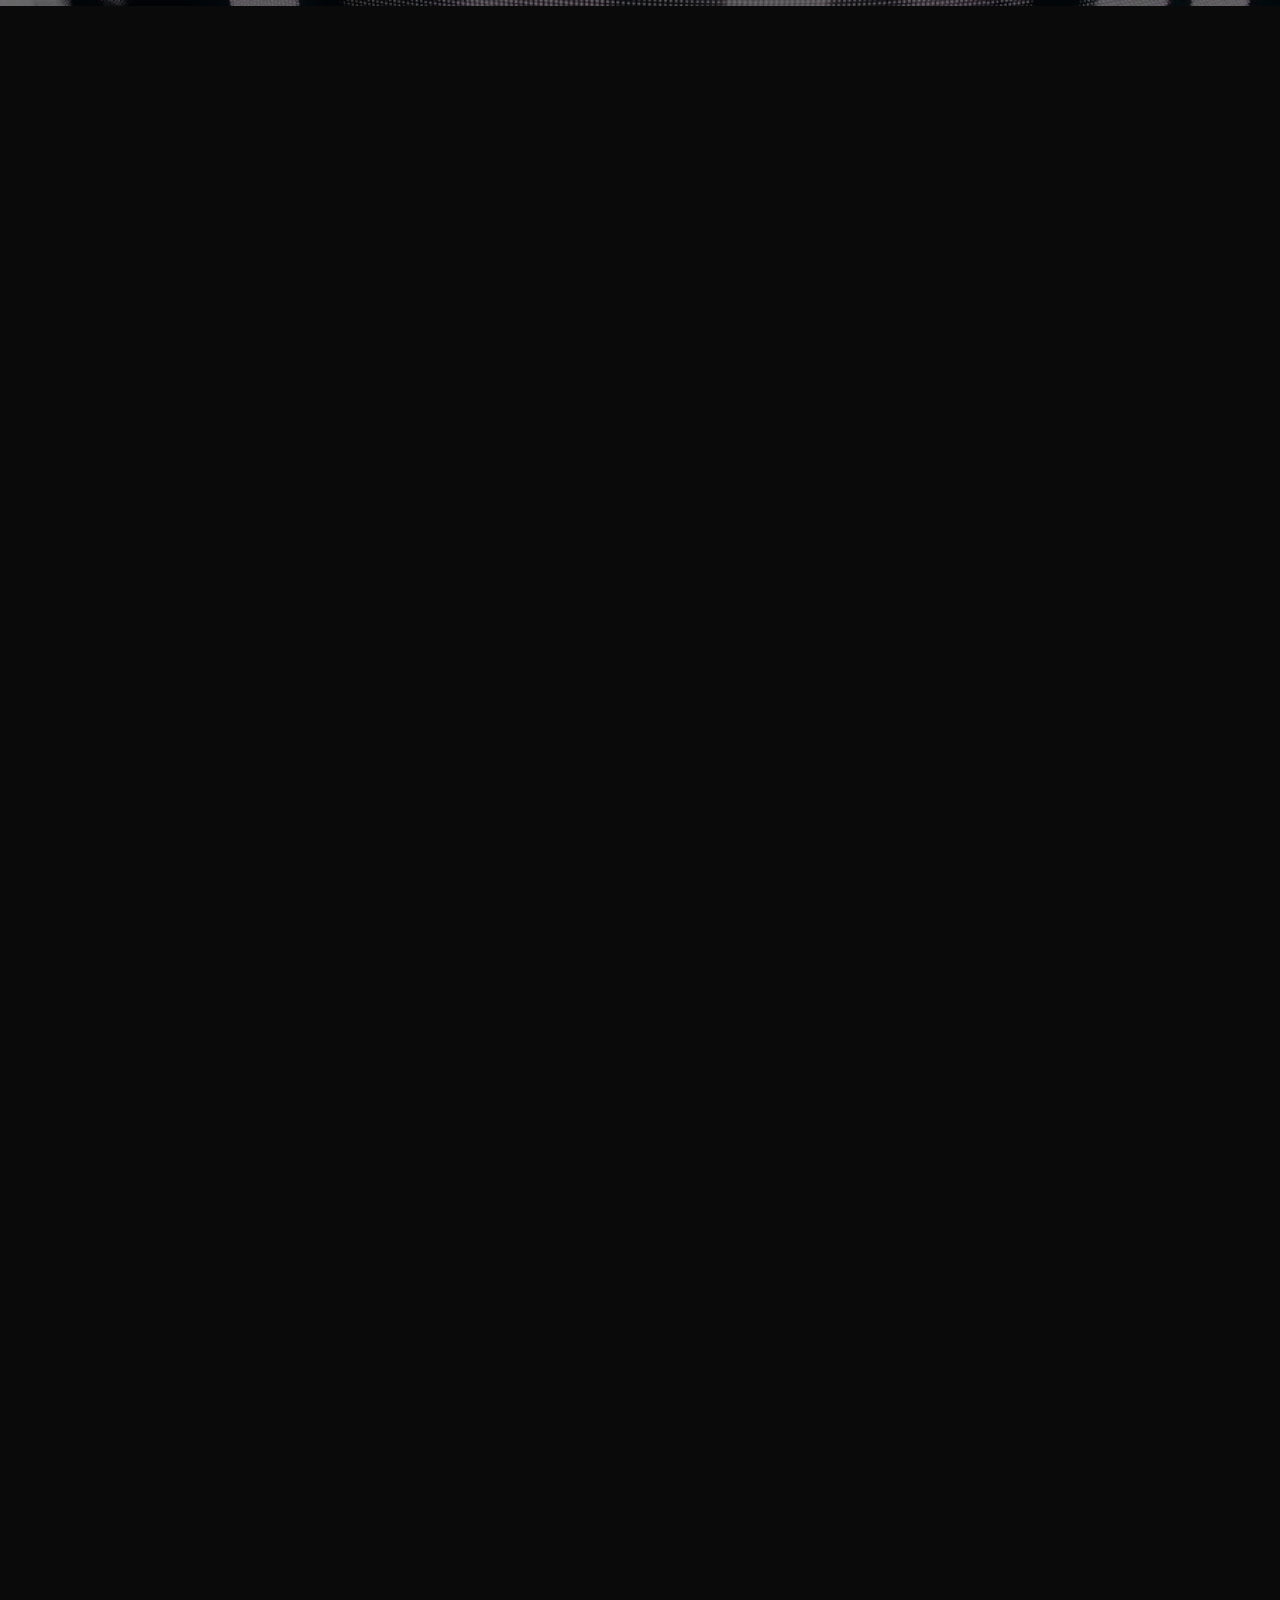
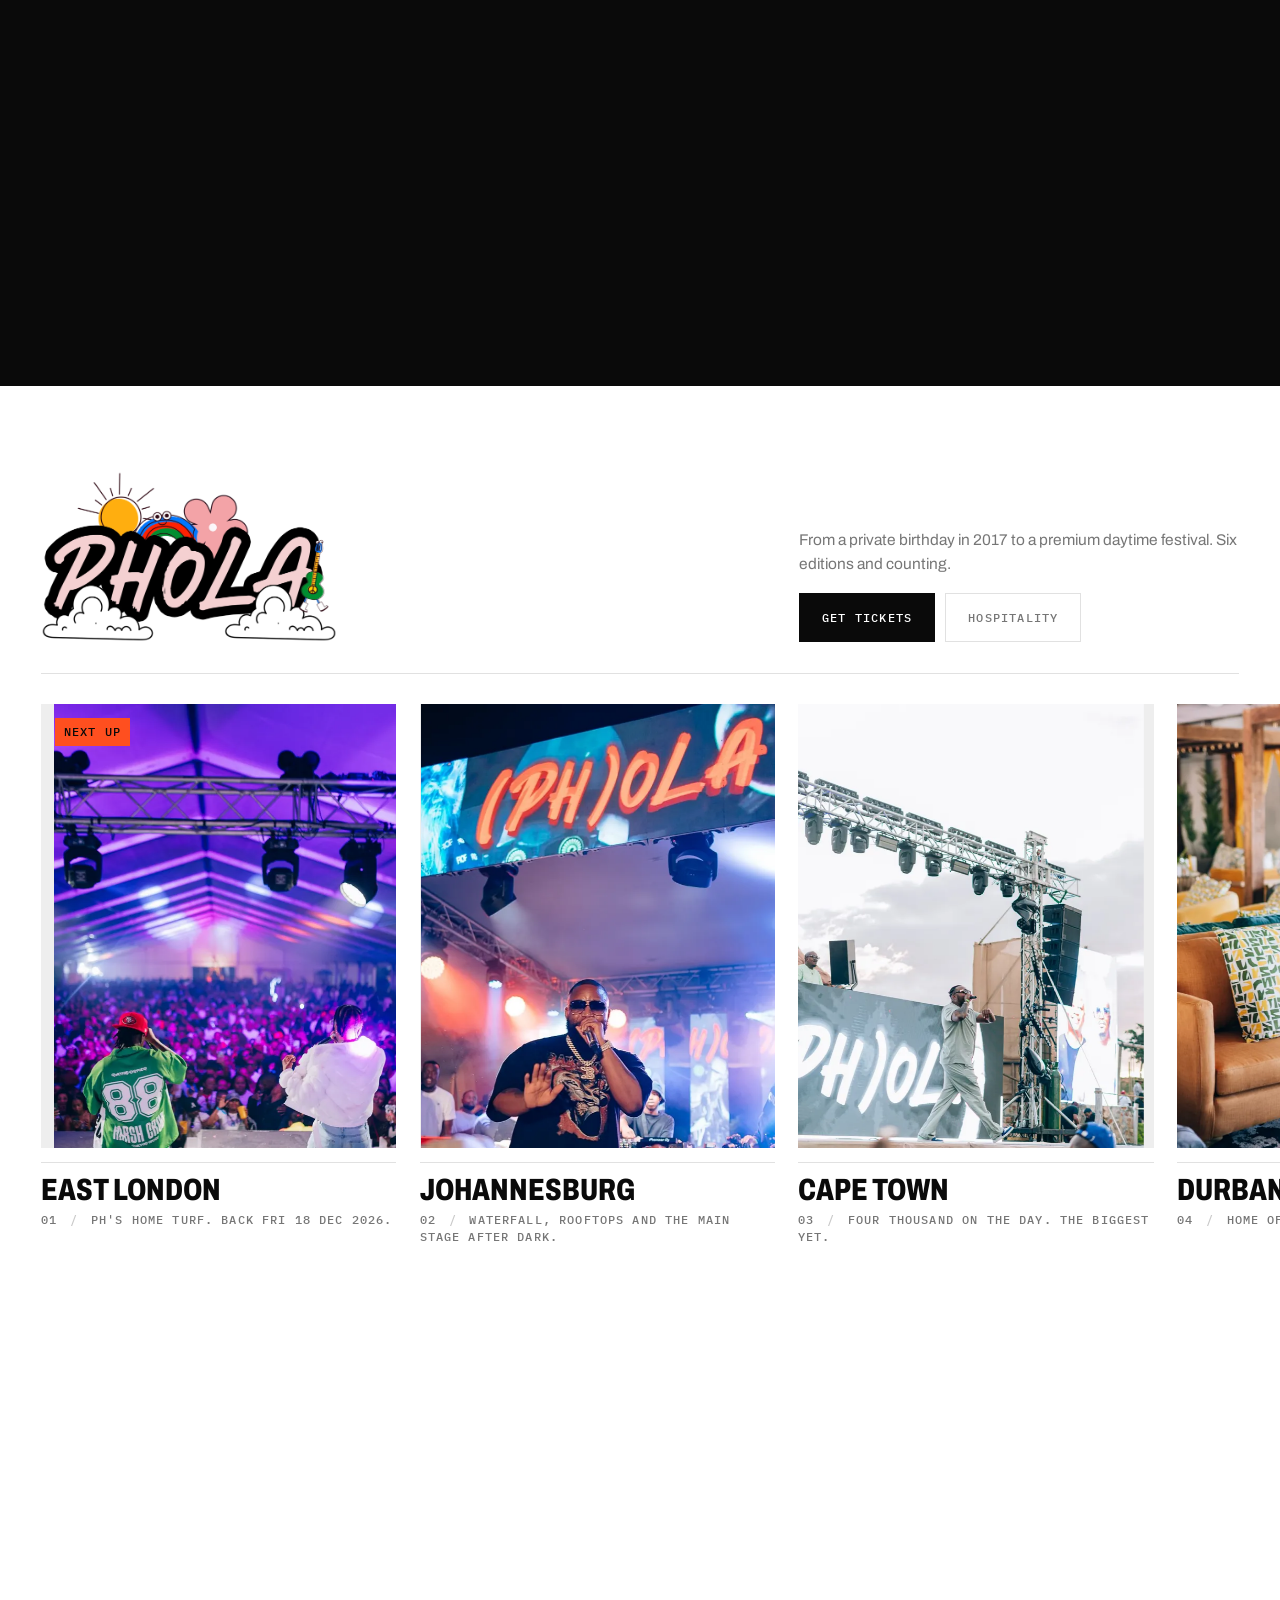
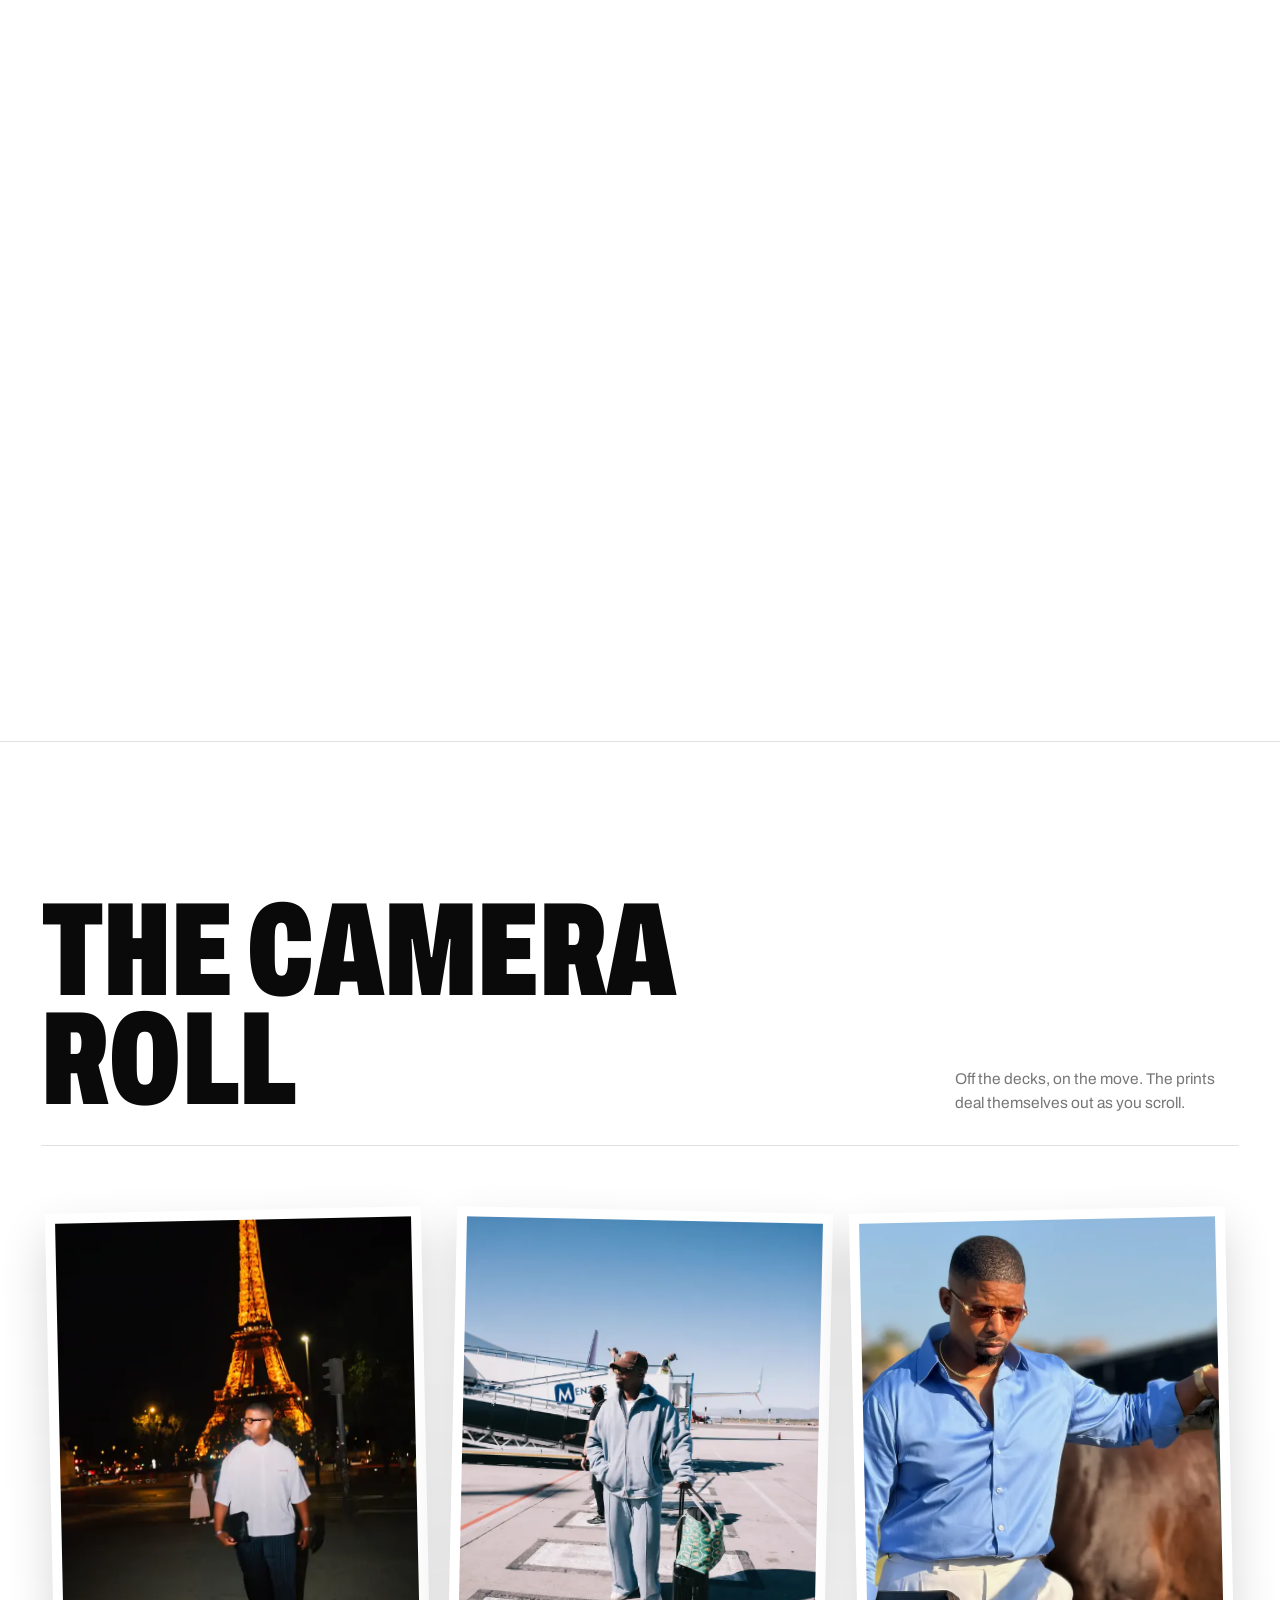
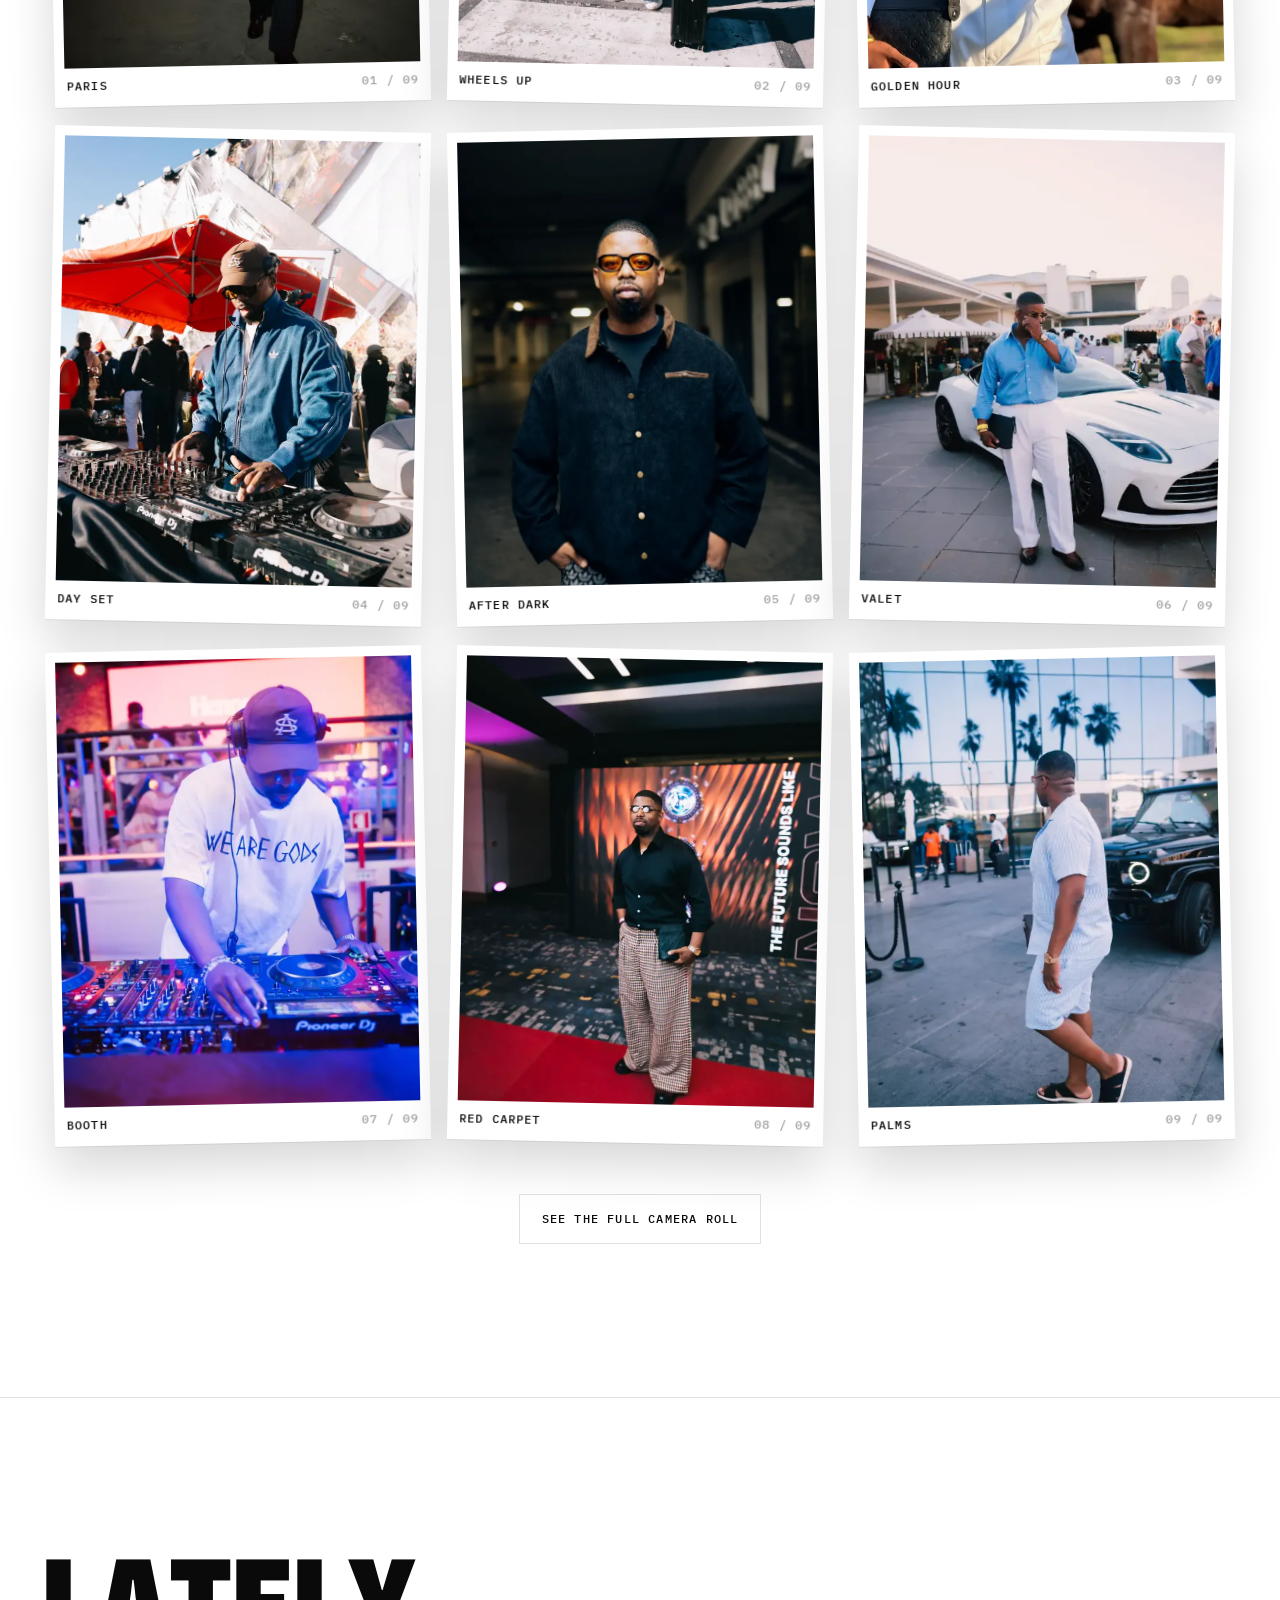
==== commit cdb4fb1d: "Add files via upload" ====
--- a/index.html
+++ b/index.html
@@ -12,7 +12,7 @@
 <meta property="og:type" content="website">
 <link rel="icon" href="assets/img/favicon.svg" type="image/svg+xml">
 <link rel="preload" href="assets/fonts/archivo-latin-wdth-normal.woff2" as="font" type="font/woff2" crossorigin>
-<link rel="stylesheet" href="assets/css/site.css">
+<link rel="stylesheet" href="assets/css/site.css?v=20261027b">
 </head>
 <body class="is-loading">
 
@@ -493,6 +493,16 @@
 <script src="assets/vendor/ScrollTrigger.min.js"></script>
 <script src="assets/vendor/lenis.min.js"></script>
 <script src="https://widget.mixcloud.com/media/js/widgetApi.js" async></script>
-<script src="assets/js/site.js"></script>
+<script src="assets/js/site.js?v=20261027b"></script>
+<script>
+  // Failsafe: if the site script ever fails to start, open the page anyway
+  setTimeout(function () {
+    if (!document.body.classList.contains("is-loading")) return;
+    var loader = document.getElementById("loader");
+    if (loader) loader.remove();
+    document.body.classList.remove("is-loading");
+    if (window.phLenis) window.phLenis.start();
+  }, 12000);
+</script>
 </body>
 </html>
